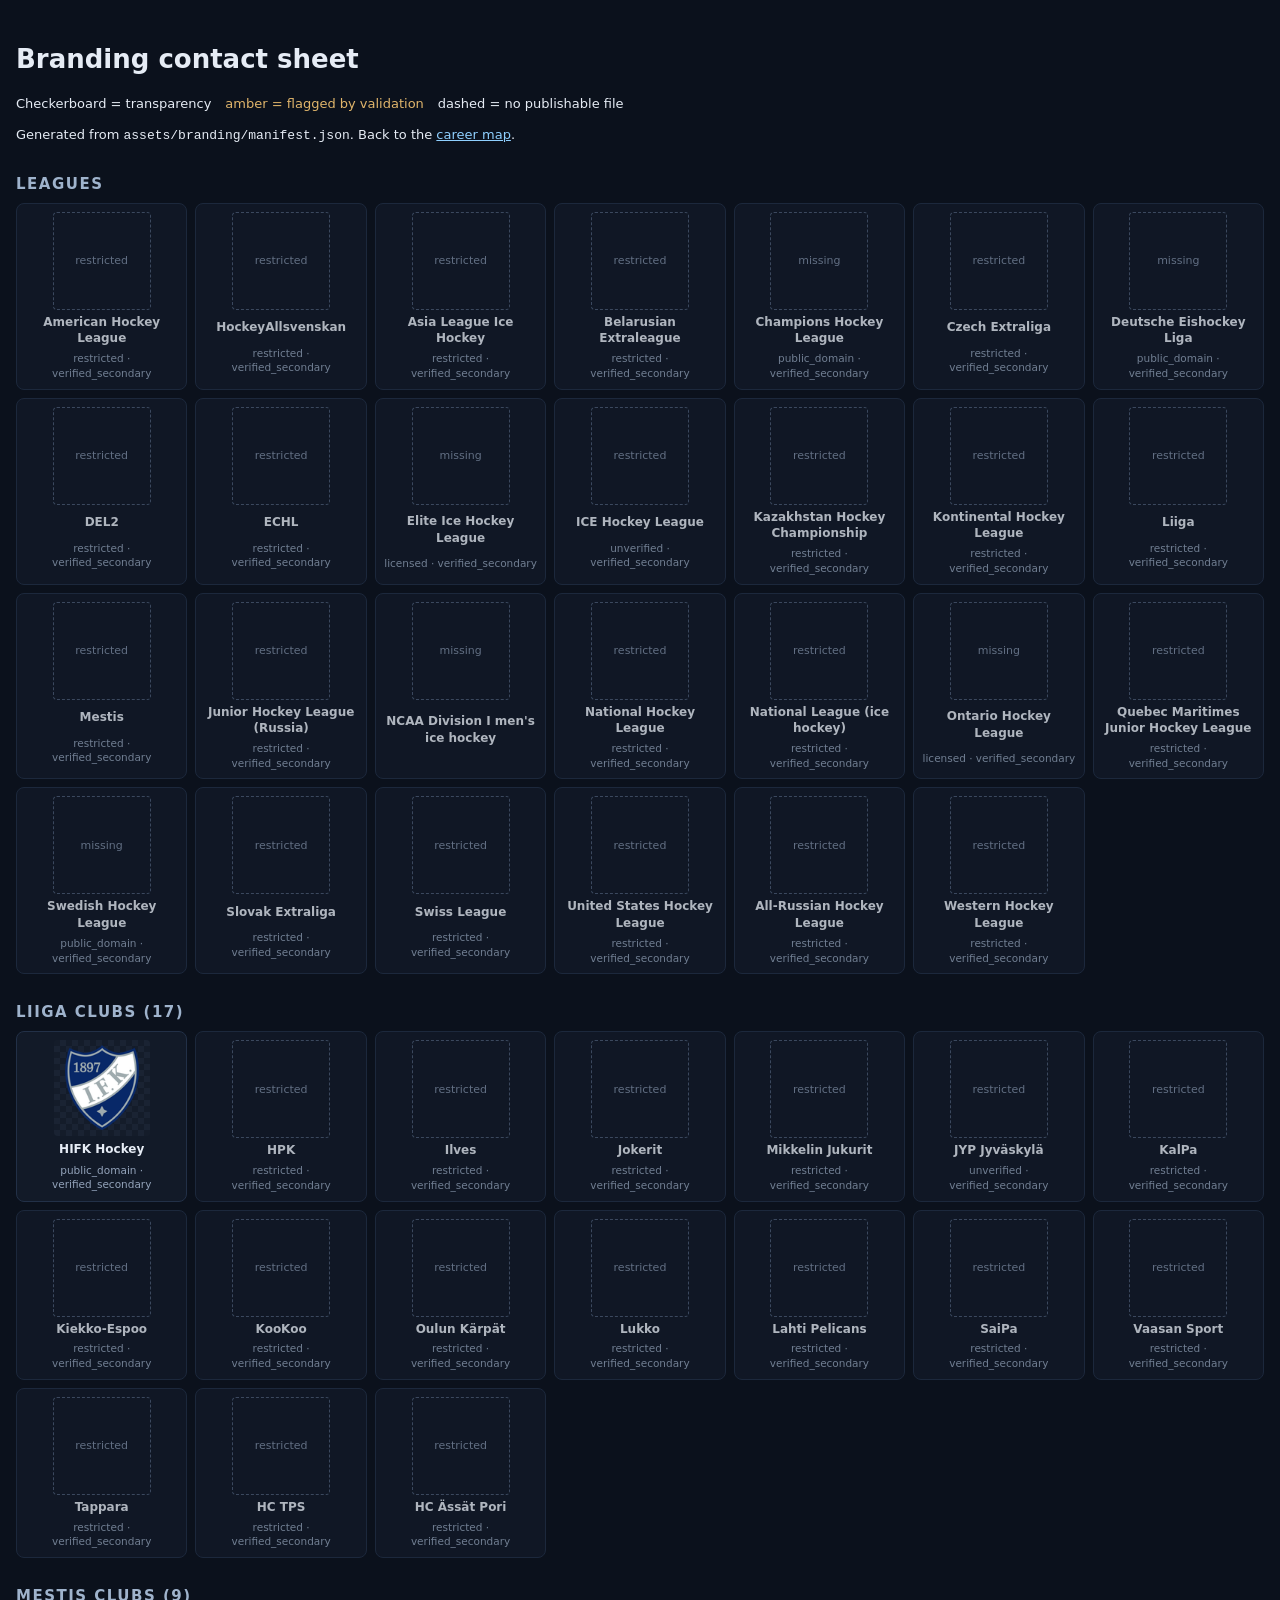
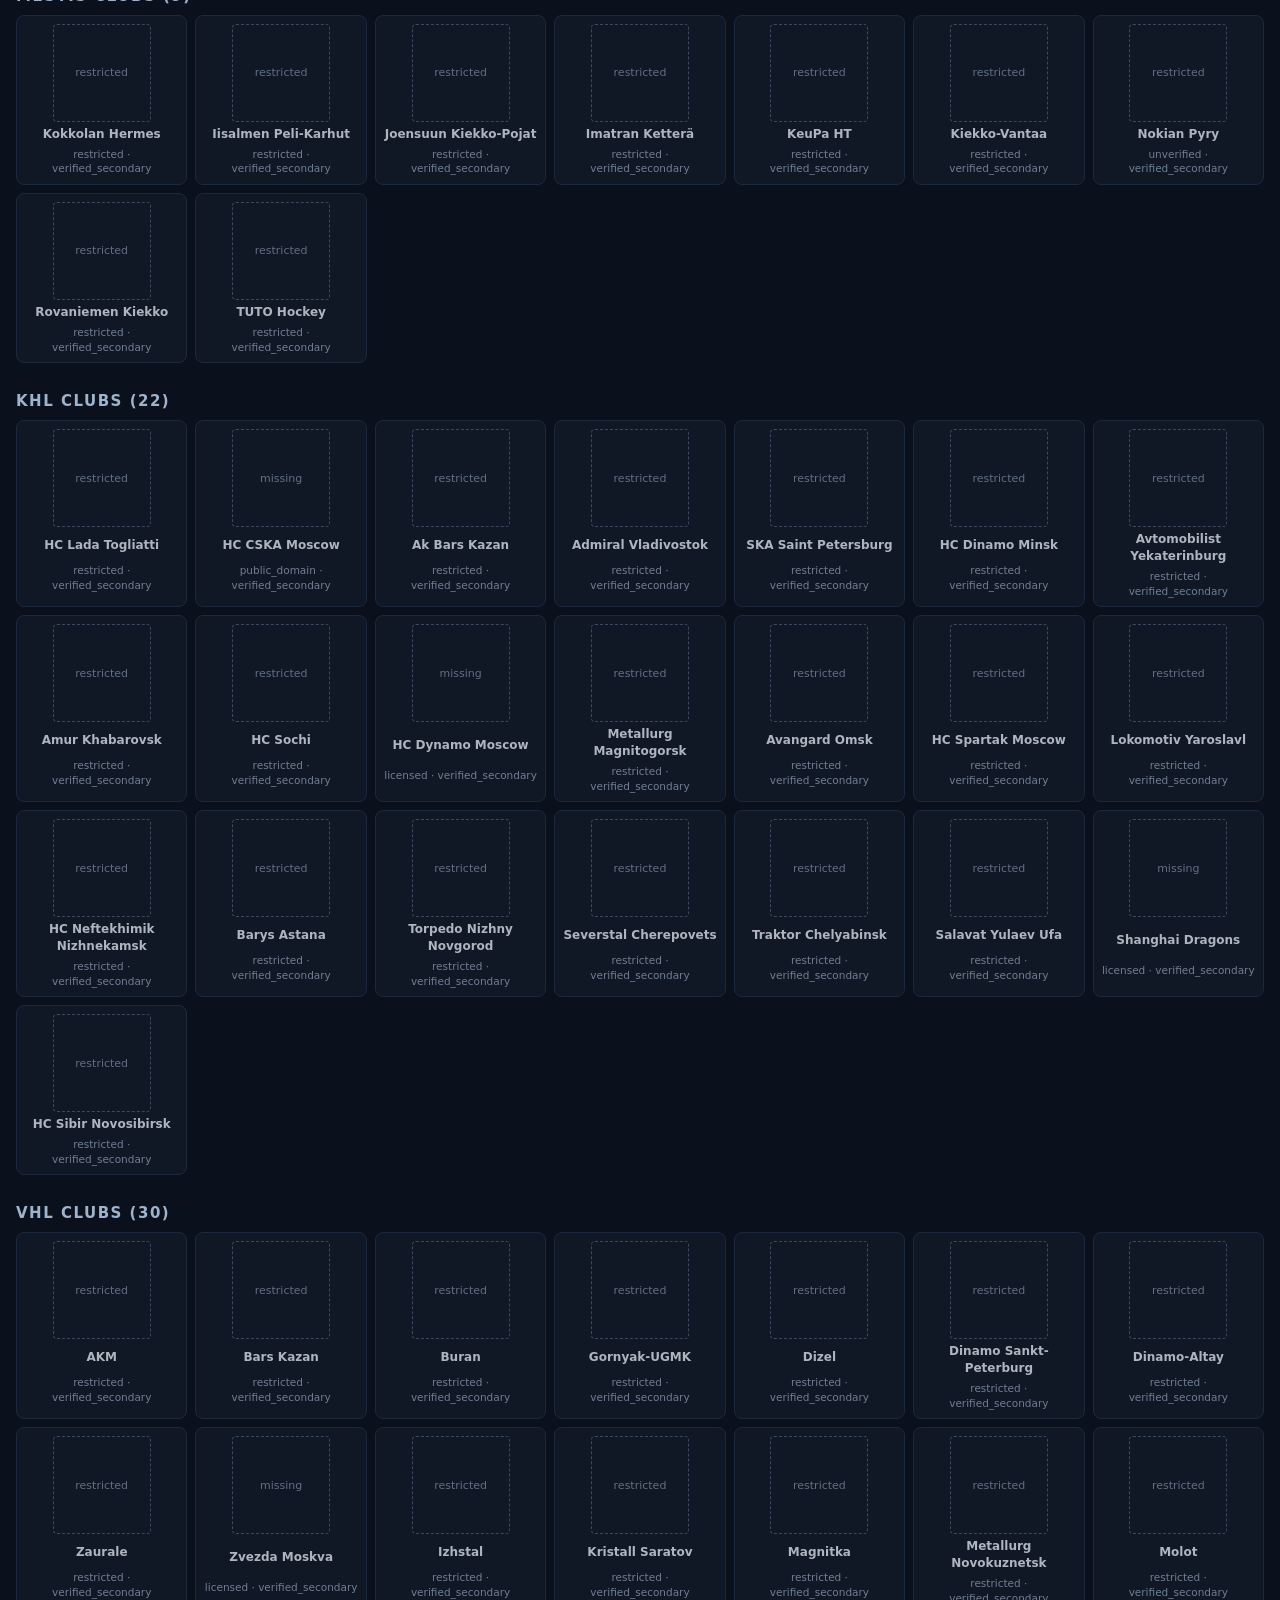
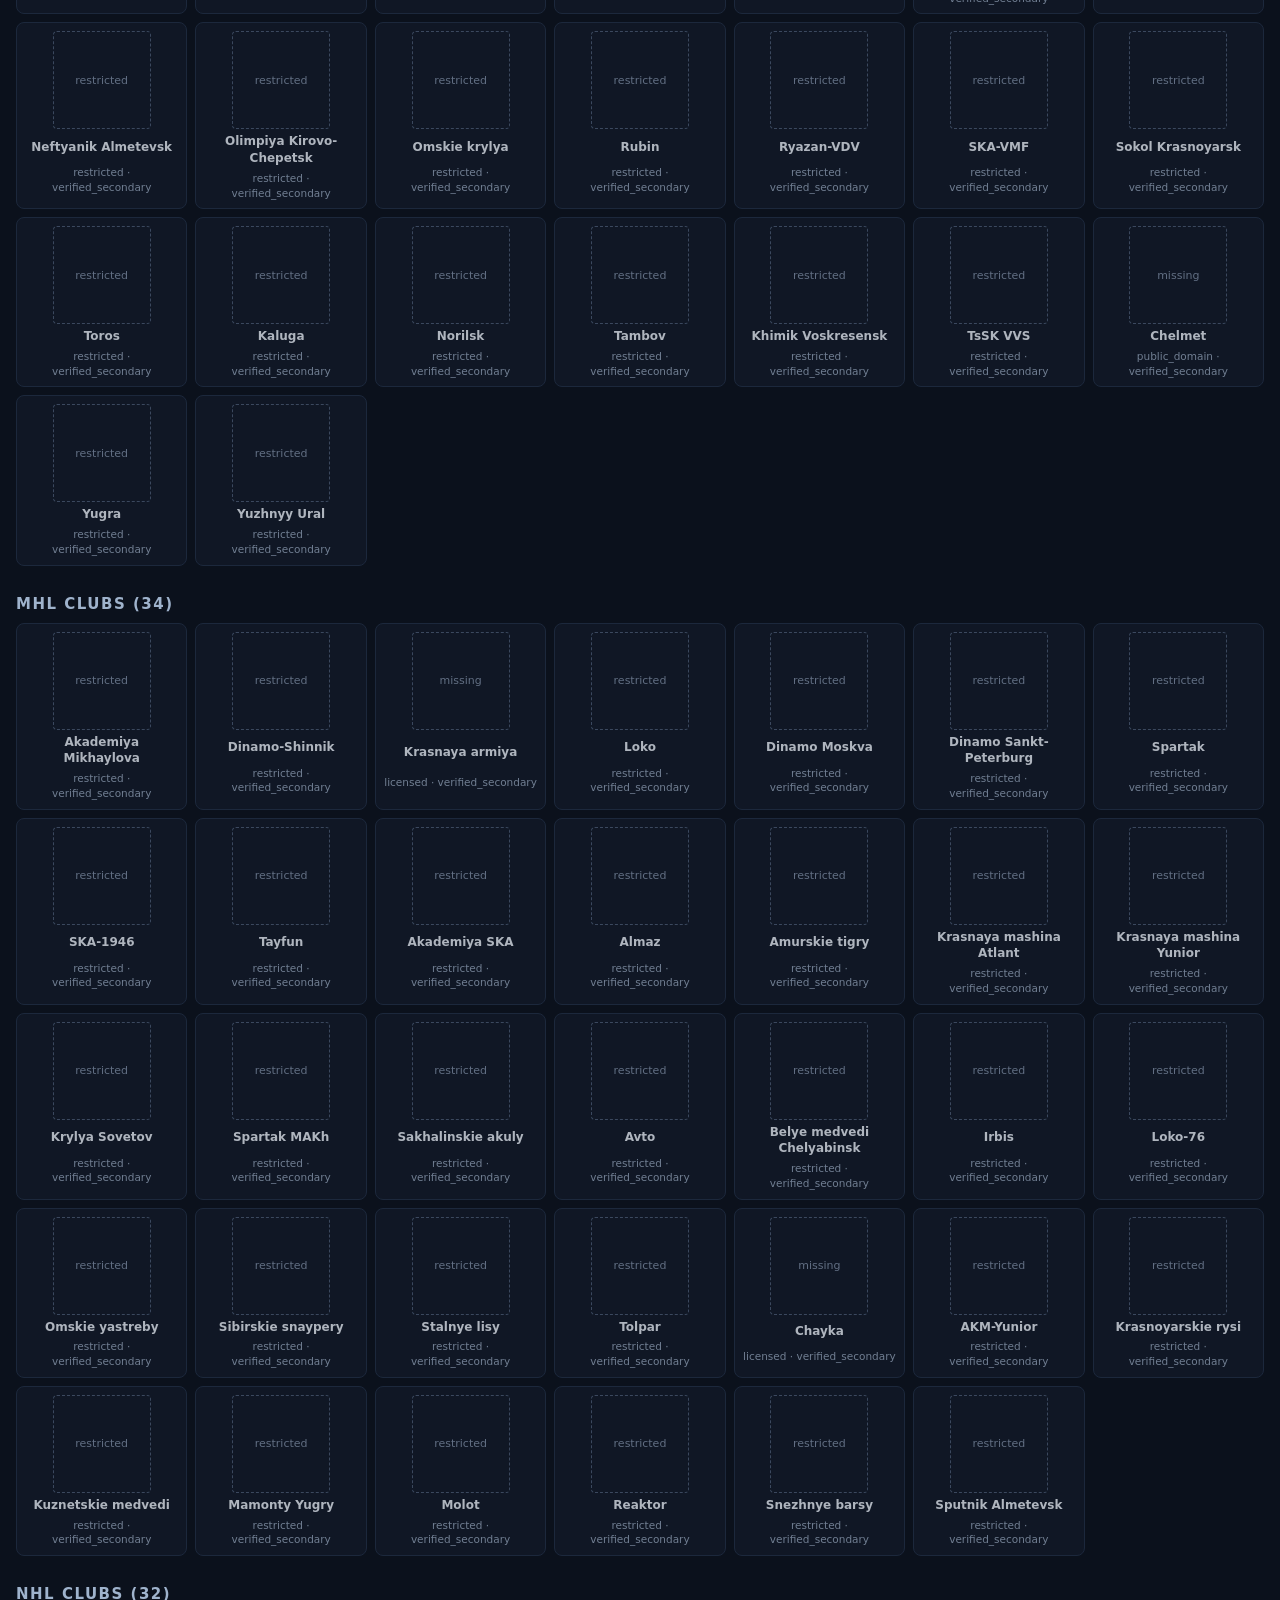
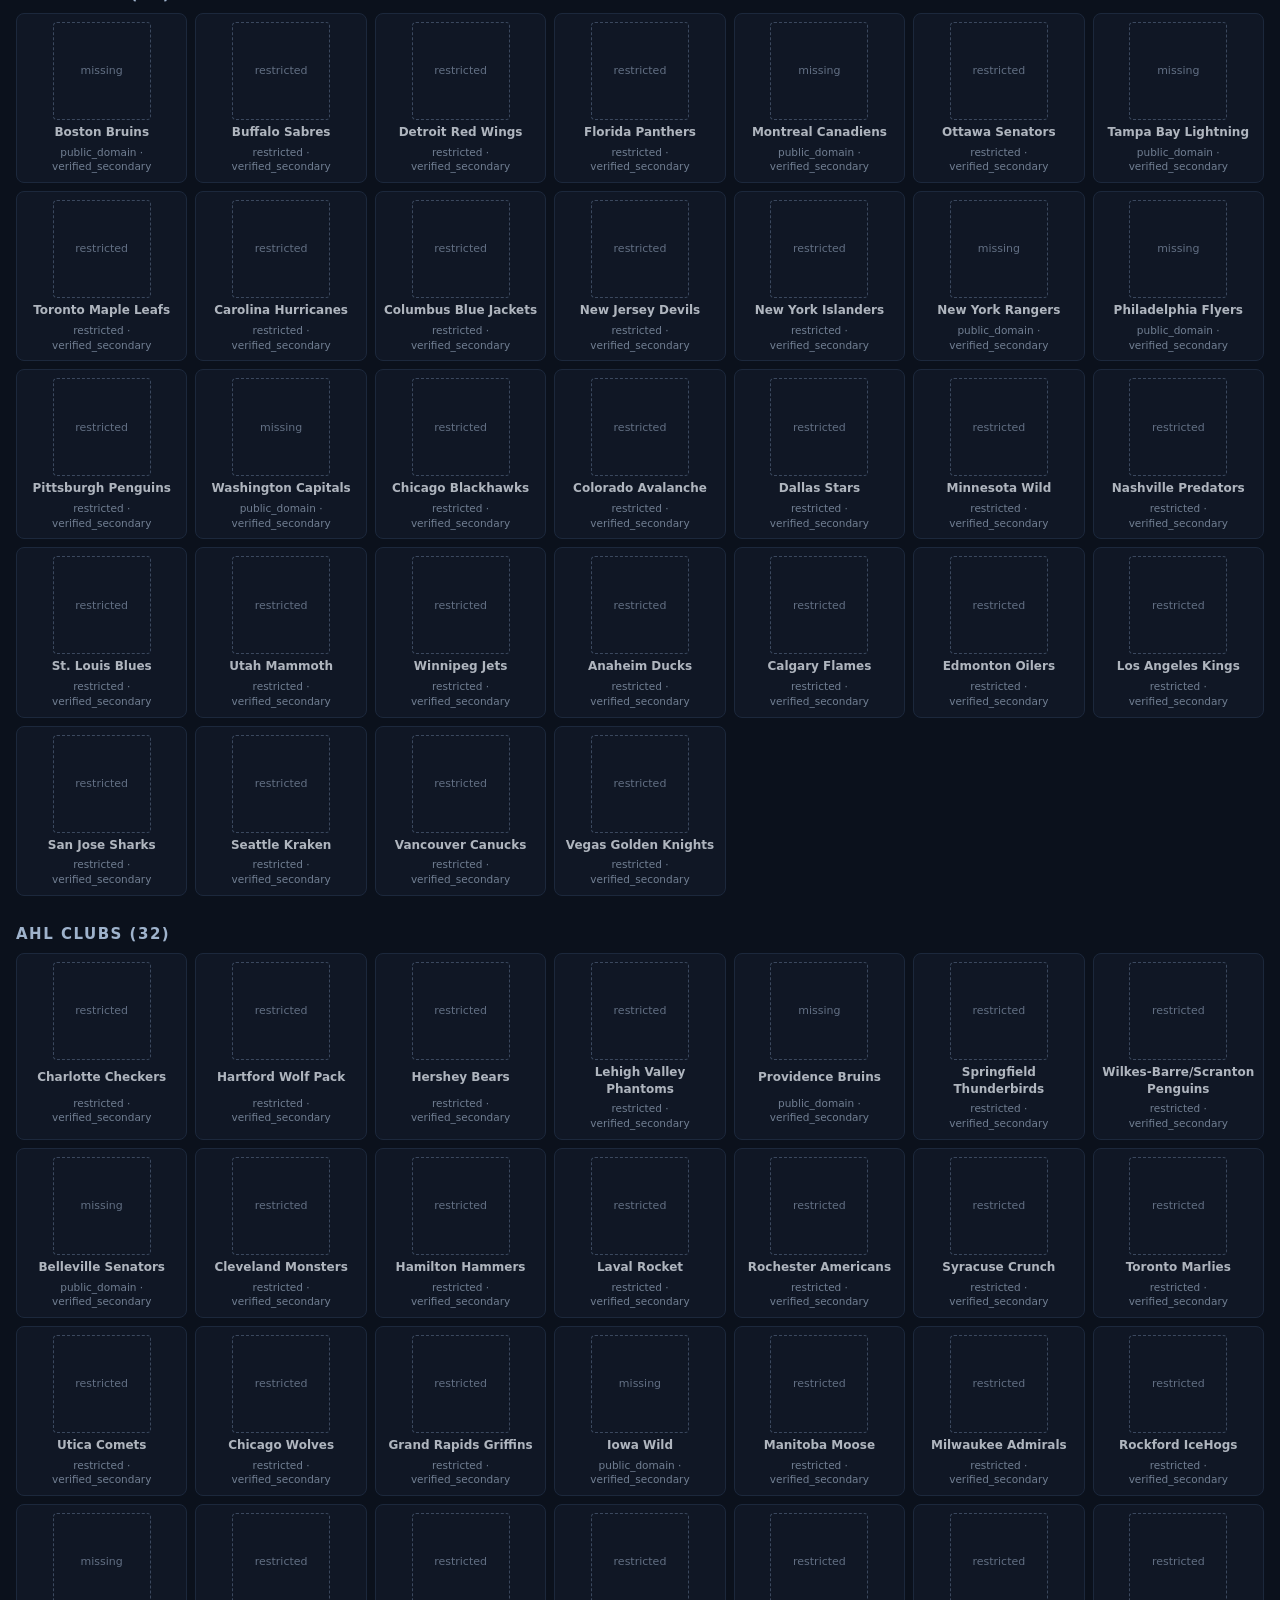
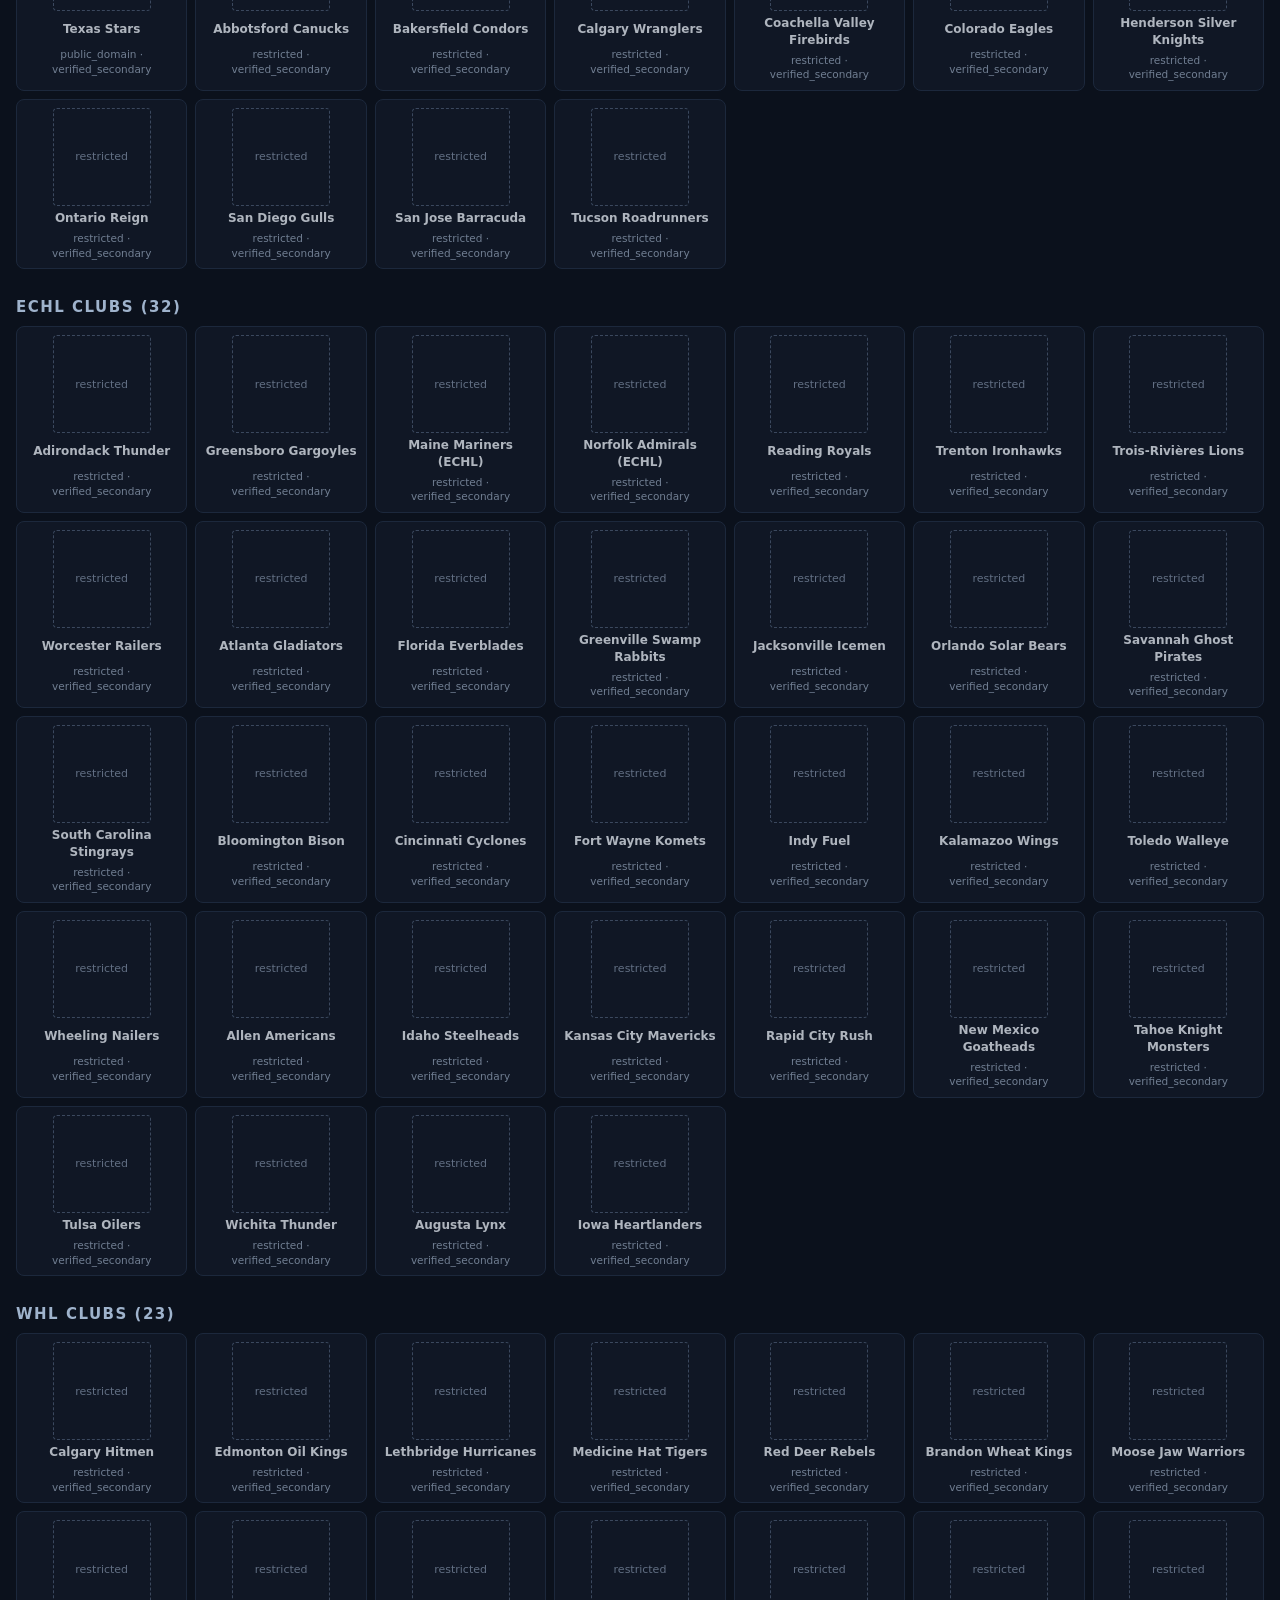
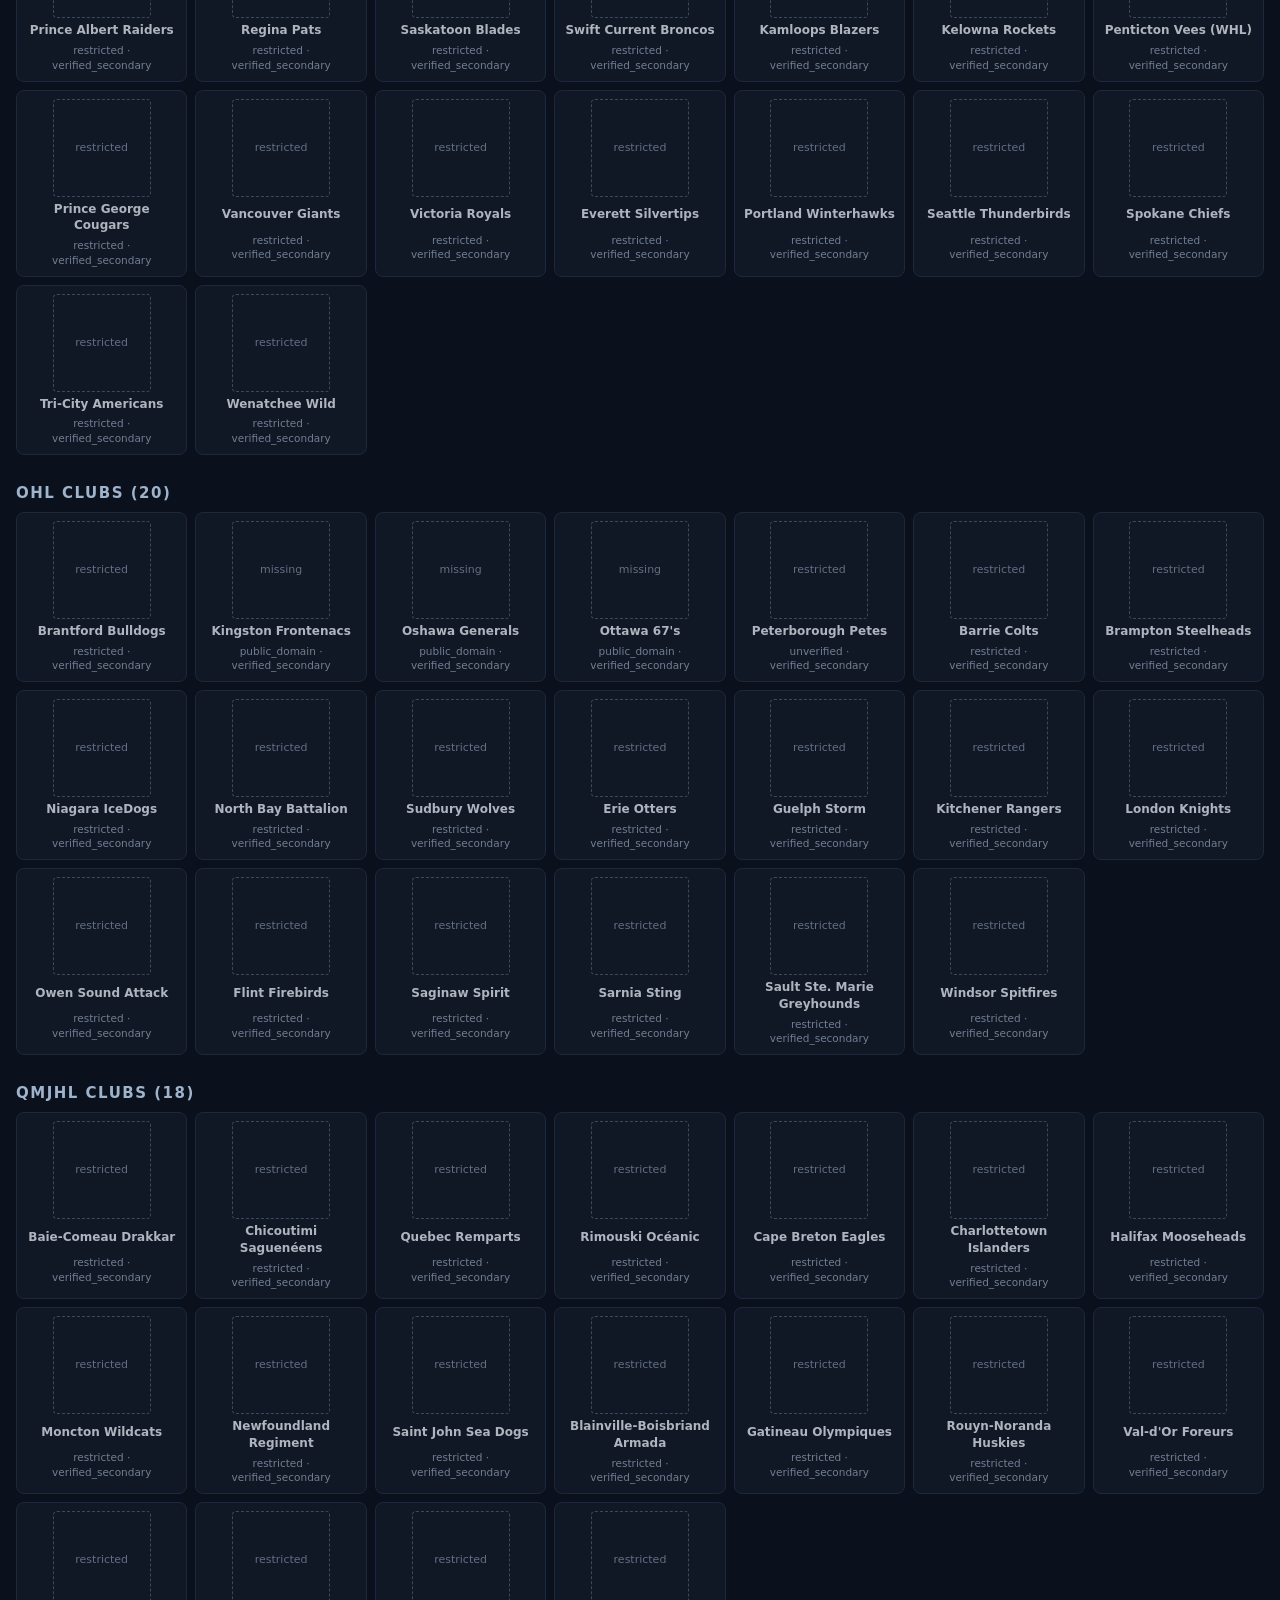
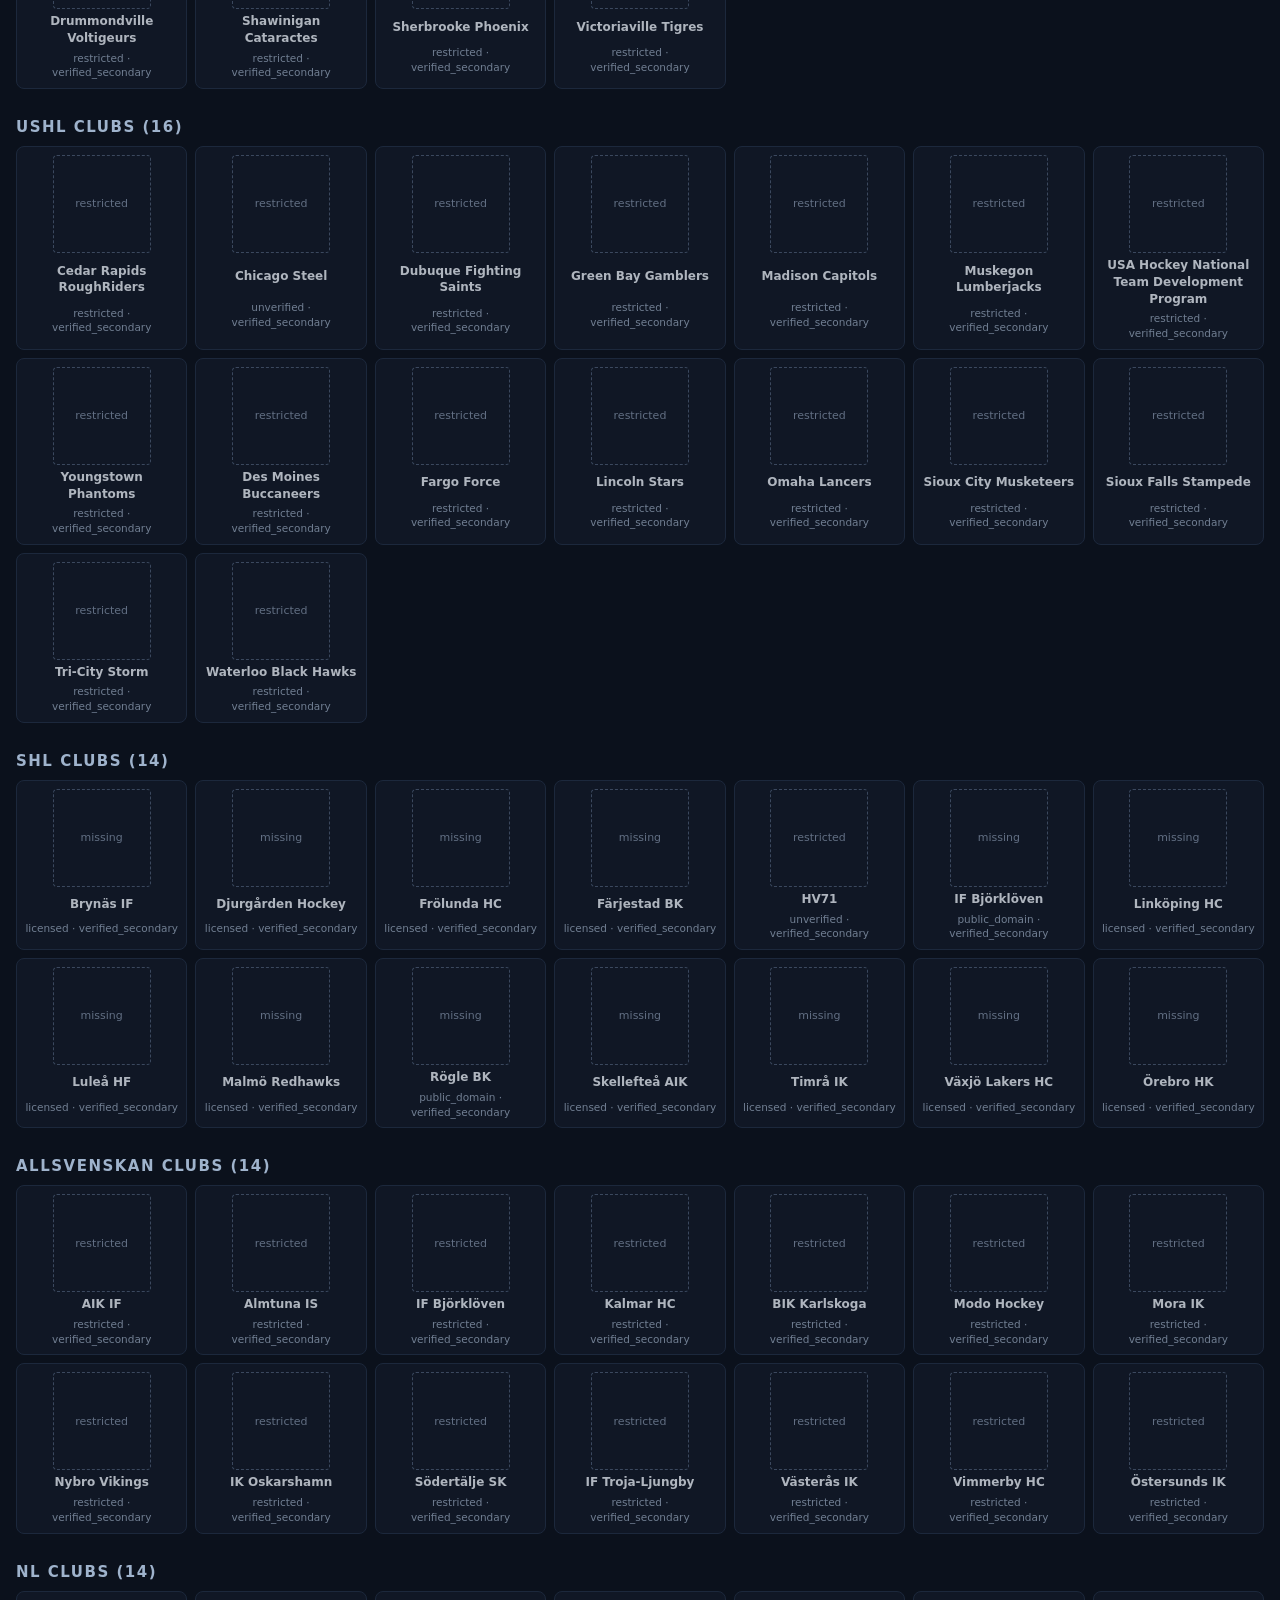
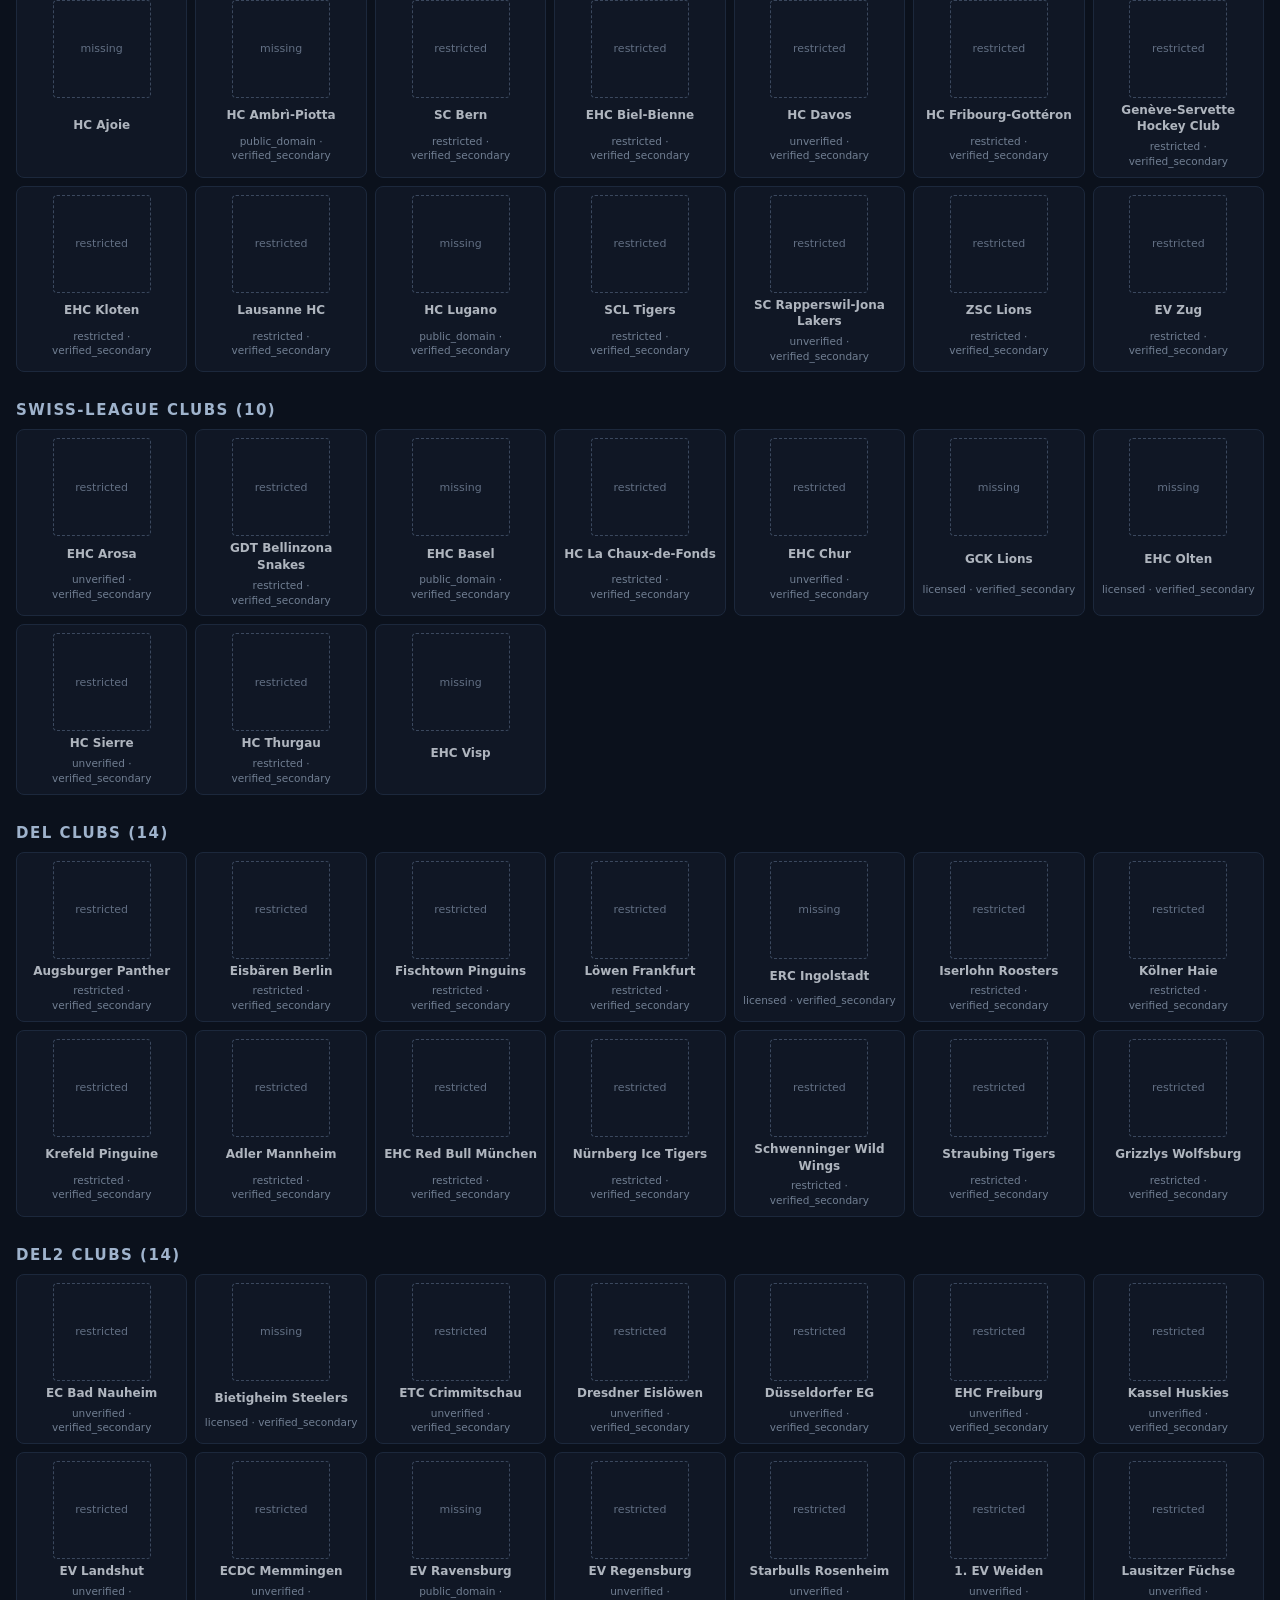
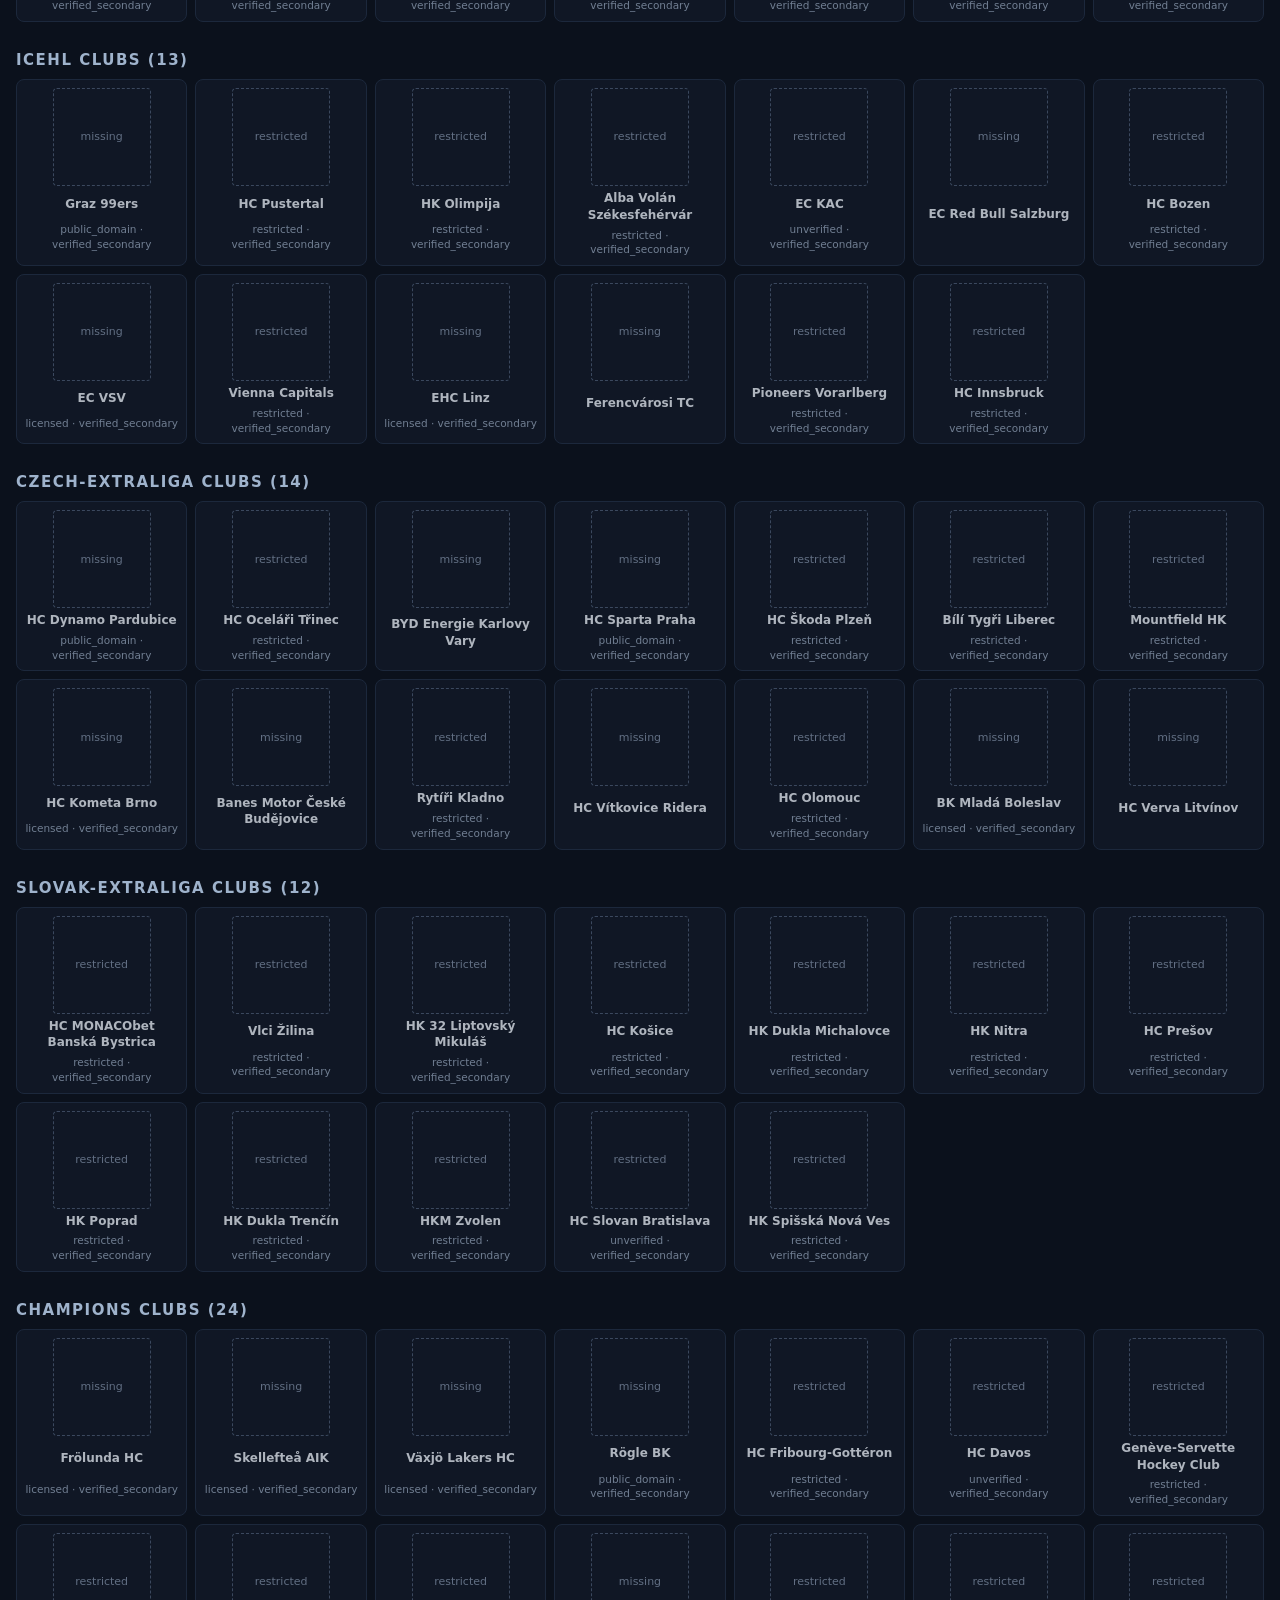
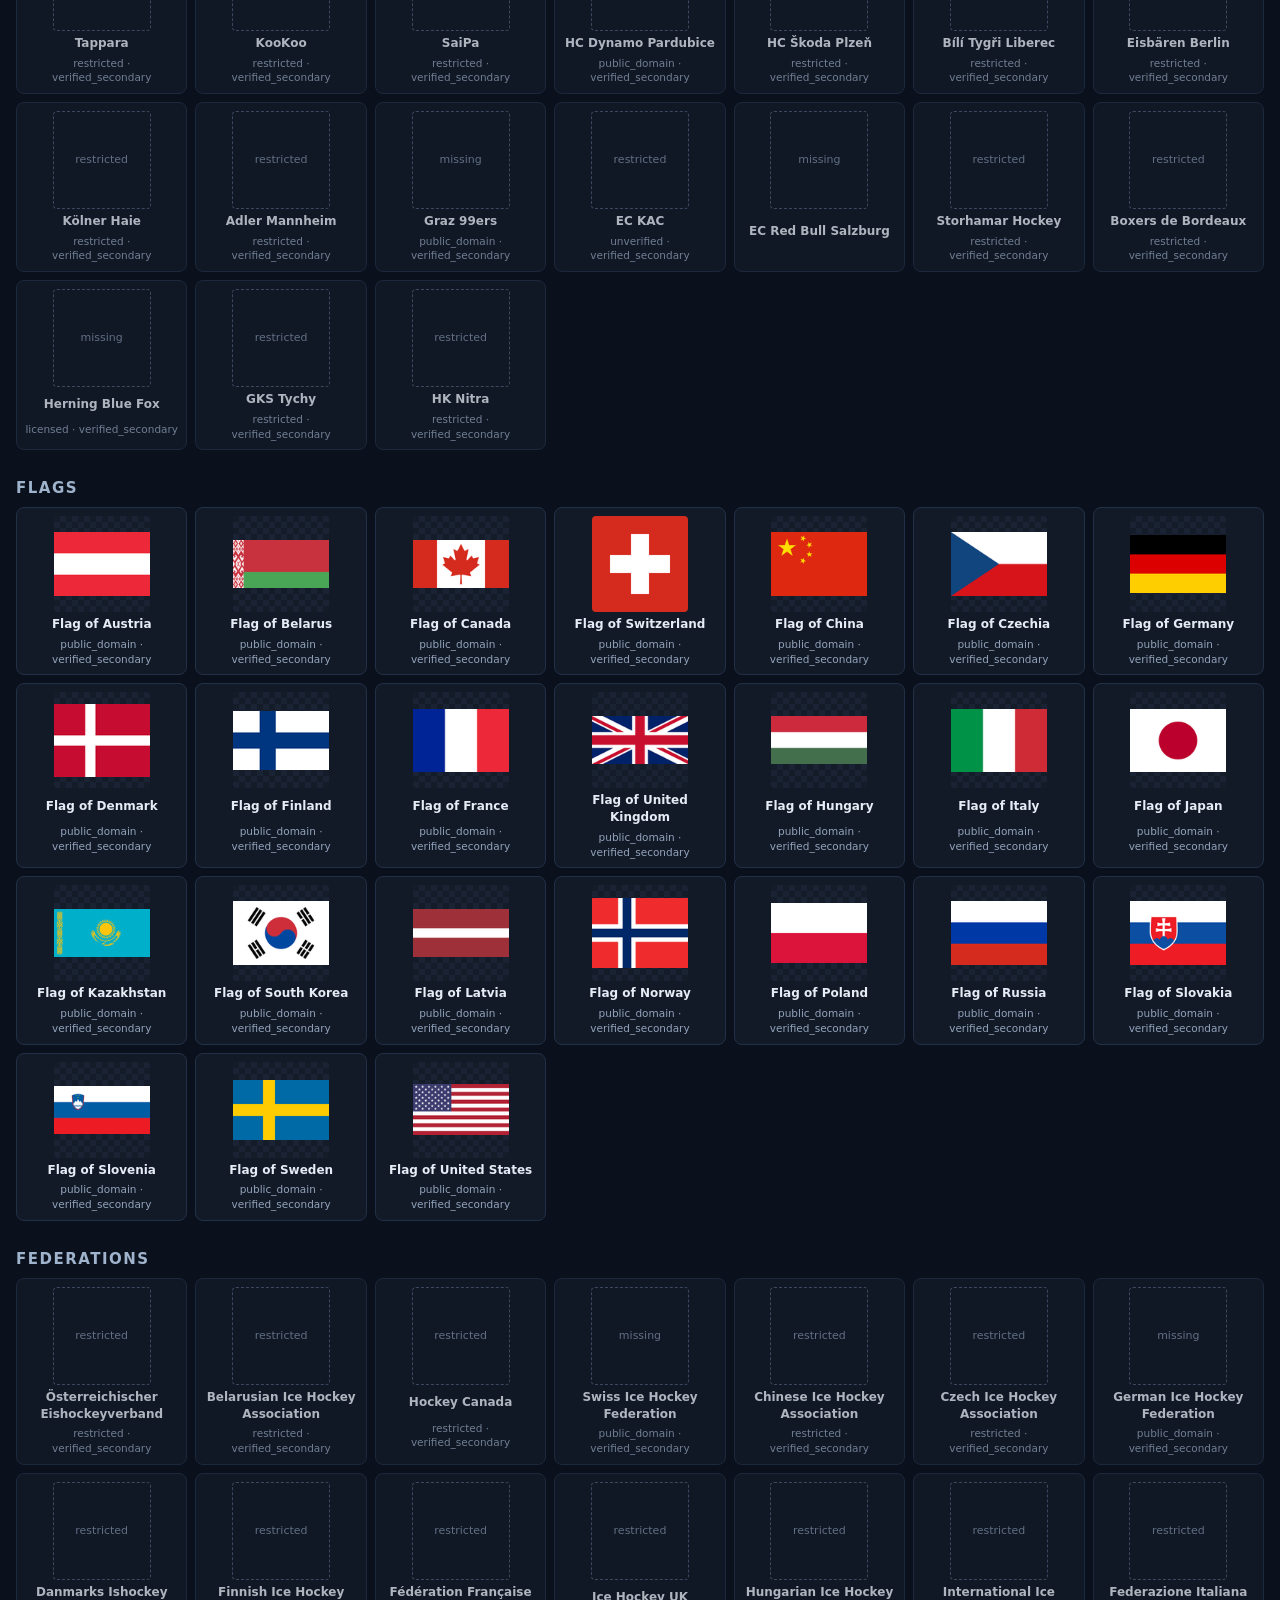
==== assets/branding/contact-sheet.html @ 855750f4 "Add hockey branding library, 2026-27 memberships and branding-aware UI Branding pipeline (tools/bran" ====
<!doctype html><html lang="en"><head><meta charset="utf-8"><meta name="viewport" content="width=device-width, initial-scale=1">
<title>Branding contact sheet</title><style>
:root{color-scheme:dark}body{margin:0;background:#0b111c;color:#e6ecf5;font:13px/1.4 system-ui,sans-serif}
main{max-width:1400px;margin:0 auto;padding:24px 16px}h1{font-weight:600}h2{margin:28px 0 8px;font-size:15px;color:#9fb3cc;text-transform:uppercase;letter-spacing:.1em}
.grid{display:grid;grid-template-columns:repeat(auto-fill,minmax(150px,1fr));gap:8px}
.c{background:#121a28;border:1px solid #223047;border-radius:8px;padding:8px;display:grid;gap:4px;justify-items:center;text-align:center}
.c img{width:96px;height:96px;object-fit:contain;background:repeating-conic-gradient(#1a2333 0 25%,#141c2a 0 50%) 0 0/12px 12px;border-radius:4px}
.c.flagged{border-color:#a5814b}.c.restricted,.c.missing{opacity:.75}.ph{width:96px;height:96px;display:grid;place-items:center;border:1px dashed #4b5b75;border-radius:4px;color:#7f8ea6;font-size:11px}
.n{font-weight:600;font-size:12px}.s{font-size:10.5px;color:#93a3ba}.f{font-size:10px;color:#e0b56b}
.legend span{margin-right:14px}</style></head><body><main><h1>Branding contact sheet</h1>
<p class="legend"><span>Checkerboard = transparency</span><span style="color:#e0b56b">amber = flagged by validation</span><span>dashed = no publishable file</span></p>
<p>Generated from <code>assets/branding/manifest.json</code>. Back to the <a href="../../career-map.html" style="color:#8fd0ff">career map</a>.</p>
<h2>Leagues</h2><div class='grid'>
<div class='c restricted'><div class='ph'>restricted</div><div class='n'>American Hockey League</div><div class='s'>restricted · verified_secondary</div></div>
<div class='c restricted'><div class='ph'>restricted</div><div class='n'>HockeyAllsvenskan</div><div class='s'>restricted · verified_secondary</div></div>
<div class='c restricted'><div class='ph'>restricted</div><div class='n'>Asia League Ice Hockey</div><div class='s'>restricted · verified_secondary</div></div>
<div class='c restricted'><div class='ph'>restricted</div><div class='n'>Belarusian Extraleague</div><div class='s'>restricted · verified_secondary</div></div>
<div class='c missing'><div class='ph'>missing</div><div class='n'>Champions Hockey League</div><div class='s'>public_domain · verified_secondary</div></div>
<div class='c restricted'><div class='ph'>restricted</div><div class='n'>Czech Extraliga</div><div class='s'>restricted · verified_secondary</div></div>
<div class='c missing'><div class='ph'>missing</div><div class='n'>Deutsche Eishockey Liga</div><div class='s'>public_domain · verified_secondary</div></div>
<div class='c restricted'><div class='ph'>restricted</div><div class='n'>DEL2</div><div class='s'>restricted · verified_secondary</div></div>
<div class='c restricted'><div class='ph'>restricted</div><div class='n'>ECHL</div><div class='s'>restricted · verified_secondary</div></div>
<div class='c missing'><div class='ph'>missing</div><div class='n'>Elite Ice Hockey League</div><div class='s'>licensed · verified_secondary</div></div>
<div class='c restricted'><div class='ph'>restricted</div><div class='n'>ICE Hockey League</div><div class='s'>unverified · verified_secondary</div></div>
<div class='c restricted'><div class='ph'>restricted</div><div class='n'>Kazakhstan Hockey Championship</div><div class='s'>restricted · verified_secondary</div></div>
<div class='c restricted'><div class='ph'>restricted</div><div class='n'>Kontinental Hockey League</div><div class='s'>restricted · verified_secondary</div></div>
<div class='c restricted'><div class='ph'>restricted</div><div class='n'>Liiga</div><div class='s'>restricted · verified_secondary</div></div>
<div class='c restricted'><div class='ph'>restricted</div><div class='n'>Mestis</div><div class='s'>restricted · verified_secondary</div></div>
<div class='c restricted'><div class='ph'>restricted</div><div class='n'>Junior Hockey League (Russia)</div><div class='s'>restricted · verified_secondary</div></div>
<div class='c missing'><div class='ph'>missing</div><div class='n'>NCAA Division I men&#x27;s ice hockey</div><div class='s'></div></div>
<div class='c restricted'><div class='ph'>restricted</div><div class='n'>National Hockey League</div><div class='s'>restricted · verified_secondary</div></div>
<div class='c restricted'><div class='ph'>restricted</div><div class='n'>National League (ice hockey)</div><div class='s'>restricted · verified_secondary</div></div>
<div class='c missing'><div class='ph'>missing</div><div class='n'>Ontario Hockey League</div><div class='s'>licensed · verified_secondary</div></div>
<div class='c restricted'><div class='ph'>restricted</div><div class='n'>Quebec Maritimes Junior Hockey League</div><div class='s'>restricted · verified_secondary</div></div>
<div class='c missing'><div class='ph'>missing</div><div class='n'>Swedish Hockey League</div><div class='s'>public_domain · verified_secondary</div></div>
<div class='c restricted'><div class='ph'>restricted</div><div class='n'>Slovak Extraliga</div><div class='s'>restricted · verified_secondary</div></div>
<div class='c restricted'><div class='ph'>restricted</div><div class='n'>Swiss League</div><div class='s'>restricted · verified_secondary</div></div>
<div class='c restricted'><div class='ph'>restricted</div><div class='n'>United States Hockey League</div><div class='s'>restricted · verified_secondary</div></div>
<div class='c restricted'><div class='ph'>restricted</div><div class='n'>All-Russian Hockey League</div><div class='s'>restricted · verified_secondary</div></div>
<div class='c restricted'><div class='ph'>restricted</div><div class='n'>Western Hockey League</div><div class='s'>restricted · verified_secondary</div></div>
</div>
<h2>LIIGA clubs (17)</h2><div class='grid'>
<div class='c ok'><img src='../../assets/branding/generated/club/hifk-hockey-128.png' alt='' loading='lazy'><div class='n'>HIFK Hockey</div><div class='s'>public_domain · verified_secondary</div></div>
<div class='c restricted'><div class='ph'>restricted</div><div class='n'>HPK</div><div class='s'>restricted · verified_secondary</div></div>
<div class='c restricted'><div class='ph'>restricted</div><div class='n'>Ilves</div><div class='s'>restricted · verified_secondary</div></div>
<div class='c restricted'><div class='ph'>restricted</div><div class='n'>Jokerit</div><div class='s'>restricted · verified_secondary</div></div>
<div class='c restricted'><div class='ph'>restricted</div><div class='n'>Mikkelin Jukurit</div><div class='s'>restricted · verified_secondary</div></div>
<div class='c restricted'><div class='ph'>restricted</div><div class='n'>JYP Jyväskylä</div><div class='s'>unverified · verified_secondary</div></div>
<div class='c restricted'><div class='ph'>restricted</div><div class='n'>KalPa</div><div class='s'>restricted · verified_secondary</div></div>
<div class='c restricted'><div class='ph'>restricted</div><div class='n'>Kiekko-Espoo</div><div class='s'>restricted · verified_secondary</div></div>
<div class='c restricted'><div class='ph'>restricted</div><div class='n'>KooKoo</div><div class='s'>restricted · verified_secondary</div></div>
<div class='c restricted'><div class='ph'>restricted</div><div class='n'>Oulun Kärpät</div><div class='s'>restricted · verified_secondary</div></div>
<div class='c restricted'><div class='ph'>restricted</div><div class='n'>Lukko</div><div class='s'>restricted · verified_secondary</div></div>
<div class='c restricted'><div class='ph'>restricted</div><div class='n'>Lahti Pelicans</div><div class='s'>restricted · verified_secondary</div></div>
<div class='c restricted'><div class='ph'>restricted</div><div class='n'>SaiPa</div><div class='s'>restricted · verified_secondary</div></div>
<div class='c restricted'><div class='ph'>restricted</div><div class='n'>Vaasan Sport</div><div class='s'>restricted · verified_secondary</div></div>
<div class='c restricted'><div class='ph'>restricted</div><div class='n'>Tappara</div><div class='s'>restricted · verified_secondary</div></div>
<div class='c restricted'><div class='ph'>restricted</div><div class='n'>HC TPS</div><div class='s'>restricted · verified_secondary</div></div>
<div class='c restricted'><div class='ph'>restricted</div><div class='n'>HC Ässät Pori</div><div class='s'>restricted · verified_secondary</div></div>
</div>
<h2>MESTIS clubs (9)</h2><div class='grid'>
<div class='c restricted'><div class='ph'>restricted</div><div class='n'>Kokkolan Hermes</div><div class='s'>restricted · verified_secondary</div></div>
<div class='c restricted'><div class='ph'>restricted</div><div class='n'>Iisalmen Peli-Karhut</div><div class='s'>restricted · verified_secondary</div></div>
<div class='c restricted'><div class='ph'>restricted</div><div class='n'>Joensuun Kiekko-Pojat</div><div class='s'>restricted · verified_secondary</div></div>
<div class='c restricted'><div class='ph'>restricted</div><div class='n'>Imatran Ketterä</div><div class='s'>restricted · verified_secondary</div></div>
<div class='c restricted'><div class='ph'>restricted</div><div class='n'>KeuPa HT</div><div class='s'>restricted · verified_secondary</div></div>
<div class='c restricted'><div class='ph'>restricted</div><div class='n'>Kiekko-Vantaa</div><div class='s'>restricted · verified_secondary</div></div>
<div class='c restricted'><div class='ph'>restricted</div><div class='n'>Nokian Pyry</div><div class='s'>unverified · verified_secondary</div></div>
<div class='c restricted'><div class='ph'>restricted</div><div class='n'>Rovaniemen Kiekko</div><div class='s'>restricted · verified_secondary</div></div>
<div class='c restricted'><div class='ph'>restricted</div><div class='n'>TUTO Hockey</div><div class='s'>restricted · verified_secondary</div></div>
</div>
<h2>KHL clubs (22)</h2><div class='grid'>
<div class='c restricted'><div class='ph'>restricted</div><div class='n'>HC Lada Togliatti</div><div class='s'>restricted · verified_secondary</div></div>
<div class='c missing'><div class='ph'>missing</div><div class='n'>HC CSKA Moscow</div><div class='s'>public_domain · verified_secondary</div></div>
<div class='c restricted'><div class='ph'>restricted</div><div class='n'>Ak Bars Kazan</div><div class='s'>restricted · verified_secondary</div></div>
<div class='c restricted'><div class='ph'>restricted</div><div class='n'>Admiral Vladivostok</div><div class='s'>restricted · verified_secondary</div></div>
<div class='c restricted'><div class='ph'>restricted</div><div class='n'>SKA Saint Petersburg</div><div class='s'>restricted · verified_secondary</div></div>
<div class='c restricted'><div class='ph'>restricted</div><div class='n'>HC Dinamo Minsk</div><div class='s'>restricted · verified_secondary</div></div>
<div class='c restricted'><div class='ph'>restricted</div><div class='n'>Avtomobilist Yekaterinburg</div><div class='s'>restricted · verified_secondary</div></div>
<div class='c restricted'><div class='ph'>restricted</div><div class='n'>Amur Khabarovsk</div><div class='s'>restricted · verified_secondary</div></div>
<div class='c restricted'><div class='ph'>restricted</div><div class='n'>HC Sochi</div><div class='s'>restricted · verified_secondary</div></div>
<div class='c missing'><div class='ph'>missing</div><div class='n'>HC Dynamo Moscow</div><div class='s'>licensed · verified_secondary</div></div>
<div class='c restricted'><div class='ph'>restricted</div><div class='n'>Metallurg Magnitogorsk</div><div class='s'>restricted · verified_secondary</div></div>
<div class='c restricted'><div class='ph'>restricted</div><div class='n'>Avangard Omsk</div><div class='s'>restricted · verified_secondary</div></div>
<div class='c restricted'><div class='ph'>restricted</div><div class='n'>HC Spartak Moscow</div><div class='s'>restricted · verified_secondary</div></div>
<div class='c restricted'><div class='ph'>restricted</div><div class='n'>Lokomotiv Yaroslavl</div><div class='s'>restricted · verified_secondary</div></div>
<div class='c restricted'><div class='ph'>restricted</div><div class='n'>HC Neftekhimik Nizhnekamsk</div><div class='s'>restricted · verified_secondary</div></div>
<div class='c restricted'><div class='ph'>restricted</div><div class='n'>Barys Astana</div><div class='s'>restricted · verified_secondary</div></div>
<div class='c restricted'><div class='ph'>restricted</div><div class='n'>Torpedo Nizhny Novgorod</div><div class='s'>restricted · verified_secondary</div></div>
<div class='c restricted'><div class='ph'>restricted</div><div class='n'>Severstal Cherepovets</div><div class='s'>restricted · verified_secondary</div></div>
<div class='c restricted'><div class='ph'>restricted</div><div class='n'>Traktor Chelyabinsk</div><div class='s'>restricted · verified_secondary</div></div>
<div class='c restricted'><div class='ph'>restricted</div><div class='n'>Salavat Yulaev Ufa</div><div class='s'>restricted · verified_secondary</div></div>
<div class='c missing'><div class='ph'>missing</div><div class='n'>Shanghai Dragons</div><div class='s'>licensed · verified_secondary</div></div>
<div class='c restricted'><div class='ph'>restricted</div><div class='n'>HC Sibir Novosibirsk</div><div class='s'>restricted · verified_secondary</div></div>
</div>
<h2>VHL clubs (30)</h2><div class='grid'>
<div class='c restricted'><div class='ph'>restricted</div><div class='n'>AKM</div><div class='s'>restricted · verified_secondary</div></div>
<div class='c restricted'><div class='ph'>restricted</div><div class='n'>Bars Kazan</div><div class='s'>restricted · verified_secondary</div></div>
<div class='c restricted'><div class='ph'>restricted</div><div class='n'>Buran</div><div class='s'>restricted · verified_secondary</div></div>
<div class='c restricted'><div class='ph'>restricted</div><div class='n'>Gornyak-UGMK</div><div class='s'>restricted · verified_secondary</div></div>
<div class='c restricted'><div class='ph'>restricted</div><div class='n'>Dizel</div><div class='s'>restricted · verified_secondary</div></div>
<div class='c restricted'><div class='ph'>restricted</div><div class='n'>Dinamo Sankt-Peterburg</div><div class='s'>restricted · verified_secondary</div></div>
<div class='c restricted'><div class='ph'>restricted</div><div class='n'>Dinamo-Altay</div><div class='s'>restricted · verified_secondary</div></div>
<div class='c restricted'><div class='ph'>restricted</div><div class='n'>Zaurale</div><div class='s'>restricted · verified_secondary</div></div>
<div class='c missing'><div class='ph'>missing</div><div class='n'>Zvezda Moskva</div><div class='s'>licensed · verified_secondary</div></div>
<div class='c restricted'><div class='ph'>restricted</div><div class='n'>Izhstal</div><div class='s'>restricted · verified_secondary</div></div>
<div class='c restricted'><div class='ph'>restricted</div><div class='n'>Kristall Saratov</div><div class='s'>restricted · verified_secondary</div></div>
<div class='c restricted'><div class='ph'>restricted</div><div class='n'>Magnitka</div><div class='s'>restricted · verified_secondary</div></div>
<div class='c restricted'><div class='ph'>restricted</div><div class='n'>Metallurg Novokuznetsk</div><div class='s'>restricted · verified_secondary</div></div>
<div class='c restricted'><div class='ph'>restricted</div><div class='n'>Molot</div><div class='s'>restricted · verified_secondary</div></div>
<div class='c restricted'><div class='ph'>restricted</div><div class='n'>Neftyanik Almetevsk</div><div class='s'>restricted · verified_secondary</div></div>
<div class='c restricted'><div class='ph'>restricted</div><div class='n'>Olimpiya Kirovo-Chepetsk</div><div class='s'>restricted · verified_secondary</div></div>
<div class='c restricted'><div class='ph'>restricted</div><div class='n'>Omskie krylya</div><div class='s'>restricted · verified_secondary</div></div>
<div class='c restricted'><div class='ph'>restricted</div><div class='n'>Rubin</div><div class='s'>restricted · verified_secondary</div></div>
<div class='c restricted'><div class='ph'>restricted</div><div class='n'>Ryazan-VDV</div><div class='s'>restricted · verified_secondary</div></div>
<div class='c restricted'><div class='ph'>restricted</div><div class='n'>SKA-VMF</div><div class='s'>restricted · verified_secondary</div></div>
<div class='c restricted'><div class='ph'>restricted</div><div class='n'>Sokol Krasnoyarsk</div><div class='s'>restricted · verified_secondary</div></div>
<div class='c restricted'><div class='ph'>restricted</div><div class='n'>Toros</div><div class='s'>restricted · verified_secondary</div></div>
<div class='c restricted'><div class='ph'>restricted</div><div class='n'>Kaluga</div><div class='s'>restricted · verified_secondary</div></div>
<div class='c restricted'><div class='ph'>restricted</div><div class='n'>Norilsk</div><div class='s'>restricted · verified_secondary</div></div>
<div class='c restricted'><div class='ph'>restricted</div><div class='n'>Tambov</div><div class='s'>restricted · verified_secondary</div></div>
<div class='c restricted'><div class='ph'>restricted</div><div class='n'>Khimik Voskresensk</div><div class='s'>restricted · verified_secondary</div></div>
<div class='c restricted'><div class='ph'>restricted</div><div class='n'>TsSK VVS</div><div class='s'>restricted · verified_secondary</div></div>
<div class='c missing'><div class='ph'>missing</div><div class='n'>Chelmet</div><div class='s'>public_domain · verified_secondary</div></div>
<div class='c restricted'><div class='ph'>restricted</div><div class='n'>Yugra</div><div class='s'>restricted · verified_secondary</div></div>
<div class='c restricted'><div class='ph'>restricted</div><div class='n'>Yuzhnyy Ural</div><div class='s'>restricted · verified_secondary</div></div>
</div>
<h2>MHL clubs (34)</h2><div class='grid'>
<div class='c restricted'><div class='ph'>restricted</div><div class='n'>Akademiya Mikhaylova</div><div class='s'>restricted · verified_secondary</div></div>
<div class='c restricted'><div class='ph'>restricted</div><div class='n'>Dinamo-Shinnik</div><div class='s'>restricted · verified_secondary</div></div>
<div class='c missing'><div class='ph'>missing</div><div class='n'>Krasnaya armiya</div><div class='s'>licensed · verified_secondary</div></div>
<div class='c restricted'><div class='ph'>restricted</div><div class='n'>Loko</div><div class='s'>restricted · verified_secondary</div></div>
<div class='c restricted'><div class='ph'>restricted</div><div class='n'>Dinamo Moskva</div><div class='s'>restricted · verified_secondary</div></div>
<div class='c restricted'><div class='ph'>restricted</div><div class='n'>Dinamo Sankt-Peterburg</div><div class='s'>restricted · verified_secondary</div></div>
<div class='c restricted'><div class='ph'>restricted</div><div class='n'>Spartak</div><div class='s'>restricted · verified_secondary</div></div>
<div class='c restricted'><div class='ph'>restricted</div><div class='n'>SKA-1946</div><div class='s'>restricted · verified_secondary</div></div>
<div class='c restricted'><div class='ph'>restricted</div><div class='n'>Tayfun</div><div class='s'>restricted · verified_secondary</div></div>
<div class='c restricted'><div class='ph'>restricted</div><div class='n'>Akademiya SKA</div><div class='s'>restricted · verified_secondary</div></div>
<div class='c restricted'><div class='ph'>restricted</div><div class='n'>Almaz</div><div class='s'>restricted · verified_secondary</div></div>
<div class='c restricted'><div class='ph'>restricted</div><div class='n'>Amurskie tigry</div><div class='s'>restricted · verified_secondary</div></div>
<div class='c restricted'><div class='ph'>restricted</div><div class='n'>Krasnaya mashina Atlant</div><div class='s'>restricted · verified_secondary</div></div>
<div class='c restricted'><div class='ph'>restricted</div><div class='n'>Krasnaya mashina Yunior</div><div class='s'>restricted · verified_secondary</div></div>
<div class='c restricted'><div class='ph'>restricted</div><div class='n'>Krylya Sovetov</div><div class='s'>restricted · verified_secondary</div></div>
<div class='c restricted'><div class='ph'>restricted</div><div class='n'>Spartak MAKh</div><div class='s'>restricted · verified_secondary</div></div>
<div class='c restricted'><div class='ph'>restricted</div><div class='n'>Sakhalinskie akuly</div><div class='s'>restricted · verified_secondary</div></div>
<div class='c restricted'><div class='ph'>restricted</div><div class='n'>Avto</div><div class='s'>restricted · verified_secondary</div></div>
<div class='c restricted'><div class='ph'>restricted</div><div class='n'>Belye medvedi Chelyabinsk</div><div class='s'>restricted · verified_secondary</div></div>
<div class='c restricted'><div class='ph'>restricted</div><div class='n'>Irbis</div><div class='s'>restricted · verified_secondary</div></div>
<div class='c restricted'><div class='ph'>restricted</div><div class='n'>Loko-76</div><div class='s'>restricted · verified_secondary</div></div>
<div class='c restricted'><div class='ph'>restricted</div><div class='n'>Omskie yastreby</div><div class='s'>restricted · verified_secondary</div></div>
<div class='c restricted'><div class='ph'>restricted</div><div class='n'>Sibirskie snaypery</div><div class='s'>restricted · verified_secondary</div></div>
<div class='c restricted'><div class='ph'>restricted</div><div class='n'>Stalnye lisy</div><div class='s'>restricted · verified_secondary</div></div>
<div class='c restricted'><div class='ph'>restricted</div><div class='n'>Tolpar</div><div class='s'>restricted · verified_secondary</div></div>
<div class='c missing'><div class='ph'>missing</div><div class='n'>Chayka</div><div class='s'>licensed · verified_secondary</div></div>
<div class='c restricted'><div class='ph'>restricted</div><div class='n'>AKM-Yunior</div><div class='s'>restricted · verified_secondary</div></div>
<div class='c restricted'><div class='ph'>restricted</div><div class='n'>Krasnoyarskie rysi</div><div class='s'>restricted · verified_secondary</div></div>
<div class='c restricted'><div class='ph'>restricted</div><div class='n'>Kuznetskie medvedi</div><div class='s'>restricted · verified_secondary</div></div>
<div class='c restricted'><div class='ph'>restricted</div><div class='n'>Mamonty Yugry</div><div class='s'>restricted · verified_secondary</div></div>
<div class='c restricted'><div class='ph'>restricted</div><div class='n'>Molot</div><div class='s'>restricted · verified_secondary</div></div>
<div class='c restricted'><div class='ph'>restricted</div><div class='n'>Reaktor</div><div class='s'>restricted · verified_secondary</div></div>
<div class='c restricted'><div class='ph'>restricted</div><div class='n'>Snezhnye barsy</div><div class='s'>restricted · verified_secondary</div></div>
<div class='c restricted'><div class='ph'>restricted</div><div class='n'>Sputnik Almetevsk</div><div class='s'>restricted · verified_secondary</div></div>
</div>
<h2>NHL clubs (32)</h2><div class='grid'>
<div class='c missing'><div class='ph'>missing</div><div class='n'>Boston Bruins</div><div class='s'>public_domain · verified_secondary</div></div>
<div class='c restricted'><div class='ph'>restricted</div><div class='n'>Buffalo Sabres</div><div class='s'>restricted · verified_secondary</div></div>
<div class='c restricted'><div class='ph'>restricted</div><div class='n'>Detroit Red Wings</div><div class='s'>restricted · verified_secondary</div></div>
<div class='c restricted'><div class='ph'>restricted</div><div class='n'>Florida Panthers</div><div class='s'>restricted · verified_secondary</div></div>
<div class='c missing'><div class='ph'>missing</div><div class='n'>Montreal Canadiens</div><div class='s'>public_domain · verified_secondary</div></div>
<div class='c restricted'><div class='ph'>restricted</div><div class='n'>Ottawa Senators</div><div class='s'>restricted · verified_secondary</div></div>
<div class='c missing'><div class='ph'>missing</div><div class='n'>Tampa Bay Lightning</div><div class='s'>public_domain · verified_secondary</div></div>
<div class='c restricted'><div class='ph'>restricted</div><div class='n'>Toronto Maple Leafs</div><div class='s'>restricted · verified_secondary</div></div>
<div class='c restricted'><div class='ph'>restricted</div><div class='n'>Carolina Hurricanes</div><div class='s'>restricted · verified_secondary</div></div>
<div class='c restricted'><div class='ph'>restricted</div><div class='n'>Columbus Blue Jackets</div><div class='s'>restricted · verified_secondary</div></div>
<div class='c restricted'><div class='ph'>restricted</div><div class='n'>New Jersey Devils</div><div class='s'>restricted · verified_secondary</div></div>
<div class='c restricted'><div class='ph'>restricted</div><div class='n'>New York Islanders</div><div class='s'>restricted · verified_secondary</div></div>
<div class='c missing'><div class='ph'>missing</div><div class='n'>New York Rangers</div><div class='s'>public_domain · verified_secondary</div></div>
<div class='c missing'><div class='ph'>missing</div><div class='n'>Philadelphia Flyers</div><div class='s'>public_domain · verified_secondary</div></div>
<div class='c restricted'><div class='ph'>restricted</div><div class='n'>Pittsburgh Penguins</div><div class='s'>restricted · verified_secondary</div></div>
<div class='c missing'><div class='ph'>missing</div><div class='n'>Washington Capitals</div><div class='s'>public_domain · verified_secondary</div></div>
<div class='c restricted'><div class='ph'>restricted</div><div class='n'>Chicago Blackhawks</div><div class='s'>restricted · verified_secondary</div></div>
<div class='c restricted'><div class='ph'>restricted</div><div class='n'>Colorado Avalanche</div><div class='s'>restricted · verified_secondary</div></div>
<div class='c restricted'><div class='ph'>restricted</div><div class='n'>Dallas Stars</div><div class='s'>restricted · verified_secondary</div></div>
<div class='c restricted'><div class='ph'>restricted</div><div class='n'>Minnesota Wild</div><div class='s'>restricted · verified_secondary</div></div>
<div class='c restricted'><div class='ph'>restricted</div><div class='n'>Nashville Predators</div><div class='s'>restricted · verified_secondary</div></div>
<div class='c restricted'><div class='ph'>restricted</div><div class='n'>St. Louis Blues</div><div class='s'>restricted · verified_secondary</div></div>
<div class='c restricted'><div class='ph'>restricted</div><div class='n'>Utah Mammoth</div><div class='s'>restricted · verified_secondary</div></div>
<div class='c restricted'><div class='ph'>restricted</div><div class='n'>Winnipeg Jets</div><div class='s'>restricted · verified_secondary</div></div>
<div class='c restricted'><div class='ph'>restricted</div><div class='n'>Anaheim Ducks</div><div class='s'>restricted · verified_secondary</div></div>
<div class='c restricted'><div class='ph'>restricted</div><div class='n'>Calgary Flames</div><div class='s'>restricted · verified_secondary</div></div>
<div class='c restricted'><div class='ph'>restricted</div><div class='n'>Edmonton Oilers</div><div class='s'>restricted · verified_secondary</div></div>
<div class='c restricted'><div class='ph'>restricted</div><div class='n'>Los Angeles Kings</div><div class='s'>restricted · verified_secondary</div></div>
<div class='c restricted'><div class='ph'>restricted</div><div class='n'>San Jose Sharks</div><div class='s'>restricted · verified_secondary</div></div>
<div class='c restricted'><div class='ph'>restricted</div><div class='n'>Seattle Kraken</div><div class='s'>restricted · verified_secondary</div></div>
<div class='c restricted'><div class='ph'>restricted</div><div class='n'>Vancouver Canucks</div><div class='s'>restricted · verified_secondary</div></div>
<div class='c restricted'><div class='ph'>restricted</div><div class='n'>Vegas Golden Knights</div><div class='s'>restricted · verified_secondary</div></div>
</div>
<h2>AHL clubs (32)</h2><div class='grid'>
<div class='c restricted'><div class='ph'>restricted</div><div class='n'>Charlotte Checkers</div><div class='s'>restricted · verified_secondary</div></div>
<div class='c restricted'><div class='ph'>restricted</div><div class='n'>Hartford Wolf Pack</div><div class='s'>restricted · verified_secondary</div></div>
<div class='c restricted'><div class='ph'>restricted</div><div class='n'>Hershey Bears</div><div class='s'>restricted · verified_secondary</div></div>
<div class='c restricted'><div class='ph'>restricted</div><div class='n'>Lehigh Valley Phantoms</div><div class='s'>restricted · verified_secondary</div></div>
<div class='c missing'><div class='ph'>missing</div><div class='n'>Providence Bruins</div><div class='s'>public_domain · verified_secondary</div></div>
<div class='c restricted'><div class='ph'>restricted</div><div class='n'>Springfield Thunderbirds</div><div class='s'>restricted · verified_secondary</div></div>
<div class='c restricted'><div class='ph'>restricted</div><div class='n'>Wilkes-Barre/Scranton Penguins</div><div class='s'>restricted · verified_secondary</div></div>
<div class='c missing'><div class='ph'>missing</div><div class='n'>Belleville Senators</div><div class='s'>public_domain · verified_secondary</div></div>
<div class='c restricted'><div class='ph'>restricted</div><div class='n'>Cleveland Monsters</div><div class='s'>restricted · verified_secondary</div></div>
<div class='c restricted'><div class='ph'>restricted</div><div class='n'>Hamilton Hammers</div><div class='s'>restricted · verified_secondary</div></div>
<div class='c restricted'><div class='ph'>restricted</div><div class='n'>Laval Rocket</div><div class='s'>restricted · verified_secondary</div></div>
<div class='c restricted'><div class='ph'>restricted</div><div class='n'>Rochester Americans</div><div class='s'>restricted · verified_secondary</div></div>
<div class='c restricted'><div class='ph'>restricted</div><div class='n'>Syracuse Crunch</div><div class='s'>restricted · verified_secondary</div></div>
<div class='c restricted'><div class='ph'>restricted</div><div class='n'>Toronto Marlies</div><div class='s'>restricted · verified_secondary</div></div>
<div class='c restricted'><div class='ph'>restricted</div><div class='n'>Utica Comets</div><div class='s'>restricted · verified_secondary</div></div>
<div class='c restricted'><div class='ph'>restricted</div><div class='n'>Chicago Wolves</div><div class='s'>restricted · verified_secondary</div></div>
<div class='c restricted'><div class='ph'>restricted</div><div class='n'>Grand Rapids Griffins</div><div class='s'>restricted · verified_secondary</div></div>
<div class='c missing'><div class='ph'>missing</div><div class='n'>Iowa Wild</div><div class='s'>public_domain · verified_secondary</div></div>
<div class='c restricted'><div class='ph'>restricted</div><div class='n'>Manitoba Moose</div><div class='s'>restricted · verified_secondary</div></div>
<div class='c restricted'><div class='ph'>restricted</div><div class='n'>Milwaukee Admirals</div><div class='s'>restricted · verified_secondary</div></div>
<div class='c restricted'><div class='ph'>restricted</div><div class='n'>Rockford IceHogs</div><div class='s'>restricted · verified_secondary</div></div>
<div class='c missing'><div class='ph'>missing</div><div class='n'>Texas Stars</div><div class='s'>public_domain · verified_secondary</div></div>
<div class='c restricted'><div class='ph'>restricted</div><div class='n'>Abbotsford Canucks</div><div class='s'>restricted · verified_secondary</div></div>
<div class='c restricted'><div class='ph'>restricted</div><div class='n'>Bakersfield Condors</div><div class='s'>restricted · verified_secondary</div></div>
<div class='c restricted'><div class='ph'>restricted</div><div class='n'>Calgary Wranglers</div><div class='s'>restricted · verified_secondary</div></div>
<div class='c restricted'><div class='ph'>restricted</div><div class='n'>Coachella Valley Firebirds</div><div class='s'>restricted · verified_secondary</div></div>
<div class='c restricted'><div class='ph'>restricted</div><div class='n'>Colorado Eagles</div><div class='s'>restricted · verified_secondary</div></div>
<div class='c restricted'><div class='ph'>restricted</div><div class='n'>Henderson Silver Knights</div><div class='s'>restricted · verified_secondary</div></div>
<div class='c restricted'><div class='ph'>restricted</div><div class='n'>Ontario Reign</div><div class='s'>restricted · verified_secondary</div></div>
<div class='c restricted'><div class='ph'>restricted</div><div class='n'>San Diego Gulls</div><div class='s'>restricted · verified_secondary</div></div>
<div class='c restricted'><div class='ph'>restricted</div><div class='n'>San Jose Barracuda</div><div class='s'>restricted · verified_secondary</div></div>
<div class='c restricted'><div class='ph'>restricted</div><div class='n'>Tucson Roadrunners</div><div class='s'>restricted · verified_secondary</div></div>
</div>
<h2>ECHL clubs (32)</h2><div class='grid'>
<div class='c restricted'><div class='ph'>restricted</div><div class='n'>Adirondack Thunder</div><div class='s'>restricted · verified_secondary</div></div>
<div class='c restricted'><div class='ph'>restricted</div><div class='n'>Greensboro Gargoyles</div><div class='s'>restricted · verified_secondary</div></div>
<div class='c restricted'><div class='ph'>restricted</div><div class='n'>Maine Mariners (ECHL)</div><div class='s'>restricted · verified_secondary</div></div>
<div class='c restricted'><div class='ph'>restricted</div><div class='n'>Norfolk Admirals (ECHL)</div><div class='s'>restricted · verified_secondary</div></div>
<div class='c restricted'><div class='ph'>restricted</div><div class='n'>Reading Royals</div><div class='s'>restricted · verified_secondary</div></div>
<div class='c restricted'><div class='ph'>restricted</div><div class='n'>Trenton Ironhawks</div><div class='s'>restricted · verified_secondary</div></div>
<div class='c restricted'><div class='ph'>restricted</div><div class='n'>Trois-Rivières Lions</div><div class='s'>restricted · verified_secondary</div></div>
<div class='c restricted'><div class='ph'>restricted</div><div class='n'>Worcester Railers</div><div class='s'>restricted · verified_secondary</div></div>
<div class='c restricted'><div class='ph'>restricted</div><div class='n'>Atlanta Gladiators</div><div class='s'>restricted · verified_secondary</div></div>
<div class='c restricted'><div class='ph'>restricted</div><div class='n'>Florida Everblades</div><div class='s'>restricted · verified_secondary</div></div>
<div class='c restricted'><div class='ph'>restricted</div><div class='n'>Greenville Swamp Rabbits</div><div class='s'>restricted · verified_secondary</div></div>
<div class='c restricted'><div class='ph'>restricted</div><div class='n'>Jacksonville Icemen</div><div class='s'>restricted · verified_secondary</div></div>
<div class='c restricted'><div class='ph'>restricted</div><div class='n'>Orlando Solar Bears</div><div class='s'>restricted · verified_secondary</div></div>
<div class='c restricted'><div class='ph'>restricted</div><div class='n'>Savannah Ghost Pirates</div><div class='s'>restricted · verified_secondary</div></div>
<div class='c restricted'><div class='ph'>restricted</div><div class='n'>South Carolina Stingrays</div><div class='s'>restricted · verified_secondary</div></div>
<div class='c restricted'><div class='ph'>restricted</div><div class='n'>Bloomington Bison</div><div class='s'>restricted · verified_secondary</div></div>
<div class='c restricted'><div class='ph'>restricted</div><div class='n'>Cincinnati Cyclones</div><div class='s'>restricted · verified_secondary</div></div>
<div class='c restricted'><div class='ph'>restricted</div><div class='n'>Fort Wayne Komets</div><div class='s'>restricted · verified_secondary</div></div>
<div class='c restricted'><div class='ph'>restricted</div><div class='n'>Indy Fuel</div><div class='s'>restricted · verified_secondary</div></div>
<div class='c restricted'><div class='ph'>restricted</div><div class='n'>Kalamazoo Wings</div><div class='s'>restricted · verified_secondary</div></div>
<div class='c restricted'><div class='ph'>restricted</div><div class='n'>Toledo Walleye</div><div class='s'>restricted · verified_secondary</div></div>
<div class='c restricted'><div class='ph'>restricted</div><div class='n'>Wheeling Nailers</div><div class='s'>restricted · verified_secondary</div></div>
<div class='c restricted'><div class='ph'>restricted</div><div class='n'>Allen Americans</div><div class='s'>restricted · verified_secondary</div></div>
<div class='c restricted'><div class='ph'>restricted</div><div class='n'>Idaho Steelheads</div><div class='s'>restricted · verified_secondary</div></div>
<div class='c restricted'><div class='ph'>restricted</div><div class='n'>Kansas City Mavericks</div><div class='s'>restricted · verified_secondary</div></div>
<div class='c restricted'><div class='ph'>restricted</div><div class='n'>Rapid City Rush</div><div class='s'>restricted · verified_secondary</div></div>
<div class='c restricted'><div class='ph'>restricted</div><div class='n'>New Mexico Goatheads</div><div class='s'>restricted · verified_secondary</div></div>
<div class='c restricted'><div class='ph'>restricted</div><div class='n'>Tahoe Knight Monsters</div><div class='s'>restricted · verified_secondary</div></div>
<div class='c restricted'><div class='ph'>restricted</div><div class='n'>Tulsa Oilers</div><div class='s'>restricted · verified_secondary</div></div>
<div class='c restricted'><div class='ph'>restricted</div><div class='n'>Wichita Thunder</div><div class='s'>restricted · verified_secondary</div></div>
<div class='c restricted'><div class='ph'>restricted</div><div class='n'>Augusta Lynx</div><div class='s'>restricted · verified_secondary</div></div>
<div class='c restricted'><div class='ph'>restricted</div><div class='n'>Iowa Heartlanders</div><div class='s'>restricted · verified_secondary</div></div>
</div>
<h2>WHL clubs (23)</h2><div class='grid'>
<div class='c restricted'><div class='ph'>restricted</div><div class='n'>Calgary Hitmen</div><div class='s'>restricted · verified_secondary</div></div>
<div class='c restricted'><div class='ph'>restricted</div><div class='n'>Edmonton Oil Kings</div><div class='s'>restricted · verified_secondary</div></div>
<div class='c restricted'><div class='ph'>restricted</div><div class='n'>Lethbridge Hurricanes</div><div class='s'>restricted · verified_secondary</div></div>
<div class='c restricted'><div class='ph'>restricted</div><div class='n'>Medicine Hat Tigers</div><div class='s'>restricted · verified_secondary</div></div>
<div class='c restricted'><div class='ph'>restricted</div><div class='n'>Red Deer Rebels</div><div class='s'>restricted · verified_secondary</div></div>
<div class='c restricted'><div class='ph'>restricted</div><div class='n'>Brandon Wheat Kings</div><div class='s'>restricted · verified_secondary</div></div>
<div class='c restricted'><div class='ph'>restricted</div><div class='n'>Moose Jaw Warriors</div><div class='s'>restricted · verified_secondary</div></div>
<div class='c restricted'><div class='ph'>restricted</div><div class='n'>Prince Albert Raiders</div><div class='s'>restricted · verified_secondary</div></div>
<div class='c restricted'><div class='ph'>restricted</div><div class='n'>Regina Pats</div><div class='s'>restricted · verified_secondary</div></div>
<div class='c restricted'><div class='ph'>restricted</div><div class='n'>Saskatoon Blades</div><div class='s'>restricted · verified_secondary</div></div>
<div class='c restricted'><div class='ph'>restricted</div><div class='n'>Swift Current Broncos</div><div class='s'>restricted · verified_secondary</div></div>
<div class='c restricted'><div class='ph'>restricted</div><div class='n'>Kamloops Blazers</div><div class='s'>restricted · verified_secondary</div></div>
<div class='c restricted'><div class='ph'>restricted</div><div class='n'>Kelowna Rockets</div><div class='s'>restricted · verified_secondary</div></div>
<div class='c restricted'><div class='ph'>restricted</div><div class='n'>Penticton Vees (WHL)</div><div class='s'>restricted · verified_secondary</div></div>
<div class='c restricted'><div class='ph'>restricted</div><div class='n'>Prince George Cougars</div><div class='s'>restricted · verified_secondary</div></div>
<div class='c restricted'><div class='ph'>restricted</div><div class='n'>Vancouver Giants</div><div class='s'>restricted · verified_secondary</div></div>
<div class='c restricted'><div class='ph'>restricted</div><div class='n'>Victoria Royals</div><div class='s'>restricted · verified_secondary</div></div>
<div class='c restricted'><div class='ph'>restricted</div><div class='n'>Everett Silvertips</div><div class='s'>restricted · verified_secondary</div></div>
<div class='c restricted'><div class='ph'>restricted</div><div class='n'>Portland Winterhawks</div><div class='s'>restricted · verified_secondary</div></div>
<div class='c restricted'><div class='ph'>restricted</div><div class='n'>Seattle Thunderbirds</div><div class='s'>restricted · verified_secondary</div></div>
<div class='c restricted'><div class='ph'>restricted</div><div class='n'>Spokane Chiefs</div><div class='s'>restricted · verified_secondary</div></div>
<div class='c restricted'><div class='ph'>restricted</div><div class='n'>Tri-City Americans</div><div class='s'>restricted · verified_secondary</div></div>
<div class='c restricted'><div class='ph'>restricted</div><div class='n'>Wenatchee Wild</div><div class='s'>restricted · verified_secondary</div></div>
</div>
<h2>OHL clubs (20)</h2><div class='grid'>
<div class='c restricted'><div class='ph'>restricted</div><div class='n'>Brantford Bulldogs</div><div class='s'>restricted · verified_secondary</div></div>
<div class='c missing'><div class='ph'>missing</div><div class='n'>Kingston Frontenacs</div><div class='s'>public_domain · verified_secondary</div></div>
<div class='c missing'><div class='ph'>missing</div><div class='n'>Oshawa Generals</div><div class='s'>public_domain · verified_secondary</div></div>
<div class='c missing'><div class='ph'>missing</div><div class='n'>Ottawa 67&#x27;s</div><div class='s'>public_domain · verified_secondary</div></div>
<div class='c restricted'><div class='ph'>restricted</div><div class='n'>Peterborough Petes</div><div class='s'>unverified · verified_secondary</div></div>
<div class='c restricted'><div class='ph'>restricted</div><div class='n'>Barrie Colts</div><div class='s'>restricted · verified_secondary</div></div>
<div class='c restricted'><div class='ph'>restricted</div><div class='n'>Brampton Steelheads</div><div class='s'>restricted · verified_secondary</div></div>
<div class='c restricted'><div class='ph'>restricted</div><div class='n'>Niagara IceDogs</div><div class='s'>restricted · verified_secondary</div></div>
<div class='c restricted'><div class='ph'>restricted</div><div class='n'>North Bay Battalion</div><div class='s'>restricted · verified_secondary</div></div>
<div class='c restricted'><div class='ph'>restricted</div><div class='n'>Sudbury Wolves</div><div class='s'>restricted · verified_secondary</div></div>
<div class='c restricted'><div class='ph'>restricted</div><div class='n'>Erie Otters</div><div class='s'>restricted · verified_secondary</div></div>
<div class='c restricted'><div class='ph'>restricted</div><div class='n'>Guelph Storm</div><div class='s'>restricted · verified_secondary</div></div>
<div class='c restricted'><div class='ph'>restricted</div><div class='n'>Kitchener Rangers</div><div class='s'>restricted · verified_secondary</div></div>
<div class='c restricted'><div class='ph'>restricted</div><div class='n'>London Knights</div><div class='s'>restricted · verified_secondary</div></div>
<div class='c restricted'><div class='ph'>restricted</div><div class='n'>Owen Sound Attack</div><div class='s'>restricted · verified_secondary</div></div>
<div class='c restricted'><div class='ph'>restricted</div><div class='n'>Flint Firebirds</div><div class='s'>restricted · verified_secondary</div></div>
<div class='c restricted'><div class='ph'>restricted</div><div class='n'>Saginaw Spirit</div><div class='s'>restricted · verified_secondary</div></div>
<div class='c restricted'><div class='ph'>restricted</div><div class='n'>Sarnia Sting</div><div class='s'>restricted · verified_secondary</div></div>
<div class='c restricted'><div class='ph'>restricted</div><div class='n'>Sault Ste. Marie Greyhounds</div><div class='s'>restricted · verified_secondary</div></div>
<div class='c restricted'><div class='ph'>restricted</div><div class='n'>Windsor Spitfires</div><div class='s'>restricted · verified_secondary</div></div>
</div>
<h2>QMJHL clubs (18)</h2><div class='grid'>
<div class='c restricted'><div class='ph'>restricted</div><div class='n'>Baie-Comeau Drakkar</div><div class='s'>restricted · verified_secondary</div></div>
<div class='c restricted'><div class='ph'>restricted</div><div class='n'>Chicoutimi Saguenéens</div><div class='s'>restricted · verified_secondary</div></div>
<div class='c restricted'><div class='ph'>restricted</div><div class='n'>Quebec Remparts</div><div class='s'>restricted · verified_secondary</div></div>
<div class='c restricted'><div class='ph'>restricted</div><div class='n'>Rimouski Océanic</div><div class='s'>restricted · verified_secondary</div></div>
<div class='c restricted'><div class='ph'>restricted</div><div class='n'>Cape Breton Eagles</div><div class='s'>restricted · verified_secondary</div></div>
<div class='c restricted'><div class='ph'>restricted</div><div class='n'>Charlottetown Islanders</div><div class='s'>restricted · verified_secondary</div></div>
<div class='c restricted'><div class='ph'>restricted</div><div class='n'>Halifax Mooseheads</div><div class='s'>restricted · verified_secondary</div></div>
<div class='c restricted'><div class='ph'>restricted</div><div class='n'>Moncton Wildcats</div><div class='s'>restricted · verified_secondary</div></div>
<div class='c restricted'><div class='ph'>restricted</div><div class='n'>Newfoundland Regiment</div><div class='s'>restricted · verified_secondary</div></div>
<div class='c restricted'><div class='ph'>restricted</div><div class='n'>Saint John Sea Dogs</div><div class='s'>restricted · verified_secondary</div></div>
<div class='c restricted'><div class='ph'>restricted</div><div class='n'>Blainville-Boisbriand Armada</div><div class='s'>restricted · verified_secondary</div></div>
<div class='c restricted'><div class='ph'>restricted</div><div class='n'>Gatineau Olympiques</div><div class='s'>restricted · verified_secondary</div></div>
<div class='c restricted'><div class='ph'>restricted</div><div class='n'>Rouyn-Noranda Huskies</div><div class='s'>restricted · verified_secondary</div></div>
<div class='c restricted'><div class='ph'>restricted</div><div class='n'>Val-d&#x27;Or Foreurs</div><div class='s'>restricted · verified_secondary</div></div>
<div class='c restricted'><div class='ph'>restricted</div><div class='n'>Drummondville Voltigeurs</div><div class='s'>restricted · verified_secondary</div></div>
<div class='c restricted'><div class='ph'>restricted</div><div class='n'>Shawinigan Cataractes</div><div class='s'>restricted · verified_secondary</div></div>
<div class='c restricted'><div class='ph'>restricted</div><div class='n'>Sherbrooke Phoenix</div><div class='s'>restricted · verified_secondary</div></div>
<div class='c restricted'><div class='ph'>restricted</div><div class='n'>Victoriaville Tigres</div><div class='s'>restricted · verified_secondary</div></div>
</div>
<h2>USHL clubs (16)</h2><div class='grid'>
<div class='c restricted'><div class='ph'>restricted</div><div class='n'>Cedar Rapids RoughRiders</div><div class='s'>restricted · verified_secondary</div></div>
<div class='c restricted'><div class='ph'>restricted</div><div class='n'>Chicago Steel</div><div class='s'>unverified · verified_secondary</div></div>
<div class='c restricted'><div class='ph'>restricted</div><div class='n'>Dubuque Fighting Saints</div><div class='s'>restricted · verified_secondary</div></div>
<div class='c restricted'><div class='ph'>restricted</div><div class='n'>Green Bay Gamblers</div><div class='s'>restricted · verified_secondary</div></div>
<div class='c restricted'><div class='ph'>restricted</div><div class='n'>Madison Capitols</div><div class='s'>restricted · verified_secondary</div></div>
<div class='c restricted'><div class='ph'>restricted</div><div class='n'>Muskegon Lumberjacks</div><div class='s'>restricted · verified_secondary</div></div>
<div class='c restricted'><div class='ph'>restricted</div><div class='n'>USA Hockey National Team Development Program</div><div class='s'>restricted · verified_secondary</div></div>
<div class='c restricted'><div class='ph'>restricted</div><div class='n'>Youngstown Phantoms</div><div class='s'>restricted · verified_secondary</div></div>
<div class='c restricted'><div class='ph'>restricted</div><div class='n'>Des Moines Buccaneers</div><div class='s'>restricted · verified_secondary</div></div>
<div class='c restricted'><div class='ph'>restricted</div><div class='n'>Fargo Force</div><div class='s'>restricted · verified_secondary</div></div>
<div class='c restricted'><div class='ph'>restricted</div><div class='n'>Lincoln Stars</div><div class='s'>restricted · verified_secondary</div></div>
<div class='c restricted'><div class='ph'>restricted</div><div class='n'>Omaha Lancers</div><div class='s'>restricted · verified_secondary</div></div>
<div class='c restricted'><div class='ph'>restricted</div><div class='n'>Sioux City Musketeers</div><div class='s'>restricted · verified_secondary</div></div>
<div class='c restricted'><div class='ph'>restricted</div><div class='n'>Sioux Falls Stampede</div><div class='s'>restricted · verified_secondary</div></div>
<div class='c restricted'><div class='ph'>restricted</div><div class='n'>Tri-City Storm</div><div class='s'>restricted · verified_secondary</div></div>
<div class='c restricted'><div class='ph'>restricted</div><div class='n'>Waterloo Black Hawks</div><div class='s'>restricted · verified_secondary</div></div>
</div>
<h2>SHL clubs (14)</h2><div class='grid'>
<div class='c missing'><div class='ph'>missing</div><div class='n'>Brynäs IF</div><div class='s'>licensed · verified_secondary</div></div>
<div class='c missing'><div class='ph'>missing</div><div class='n'>Djurgården Hockey</div><div class='s'>licensed · verified_secondary</div></div>
<div class='c missing'><div class='ph'>missing</div><div class='n'>Frölunda HC</div><div class='s'>licensed · verified_secondary</div></div>
<div class='c missing'><div class='ph'>missing</div><div class='n'>Färjestad BK</div><div class='s'>licensed · verified_secondary</div></div>
<div class='c restricted'><div class='ph'>restricted</div><div class='n'>HV71</div><div class='s'>unverified · verified_secondary</div></div>
<div class='c missing'><div class='ph'>missing</div><div class='n'>IF Björklöven</div><div class='s'>public_domain · verified_secondary</div></div>
<div class='c missing'><div class='ph'>missing</div><div class='n'>Linköping HC</div><div class='s'>licensed · verified_secondary</div></div>
<div class='c missing'><div class='ph'>missing</div><div class='n'>Luleå HF</div><div class='s'>licensed · verified_secondary</div></div>
<div class='c missing'><div class='ph'>missing</div><div class='n'>Malmö Redhawks</div><div class='s'>licensed · verified_secondary</div></div>
<div class='c missing'><div class='ph'>missing</div><div class='n'>Rögle BK</div><div class='s'>public_domain · verified_secondary</div></div>
<div class='c missing'><div class='ph'>missing</div><div class='n'>Skellefteå AIK</div><div class='s'>licensed · verified_secondary</div></div>
<div class='c missing'><div class='ph'>missing</div><div class='n'>Timrå IK</div><div class='s'>licensed · verified_secondary</div></div>
<div class='c missing'><div class='ph'>missing</div><div class='n'>Växjö Lakers HC</div><div class='s'>licensed · verified_secondary</div></div>
<div class='c missing'><div class='ph'>missing</div><div class='n'>Örebro HK</div><div class='s'>licensed · verified_secondary</div></div>
</div>
<h2>ALLSVENSKAN clubs (14)</h2><div class='grid'>
<div class='c restricted'><div class='ph'>restricted</div><div class='n'>AIK IF</div><div class='s'>restricted · verified_secondary</div></div>
<div class='c restricted'><div class='ph'>restricted</div><div class='n'>Almtuna IS</div><div class='s'>restricted · verified_secondary</div></div>
<div class='c restricted'><div class='ph'>restricted</div><div class='n'>IF Björklöven</div><div class='s'>restricted · verified_secondary</div></div>
<div class='c restricted'><div class='ph'>restricted</div><div class='n'>Kalmar HC</div><div class='s'>restricted · verified_secondary</div></div>
<div class='c restricted'><div class='ph'>restricted</div><div class='n'>BIK Karlskoga</div><div class='s'>restricted · verified_secondary</div></div>
<div class='c restricted'><div class='ph'>restricted</div><div class='n'>Modo Hockey</div><div class='s'>restricted · verified_secondary</div></div>
<div class='c restricted'><div class='ph'>restricted</div><div class='n'>Mora IK</div><div class='s'>restricted · verified_secondary</div></div>
<div class='c restricted'><div class='ph'>restricted</div><div class='n'>Nybro Vikings</div><div class='s'>restricted · verified_secondary</div></div>
<div class='c restricted'><div class='ph'>restricted</div><div class='n'>IK Oskarshamn</div><div class='s'>restricted · verified_secondary</div></div>
<div class='c restricted'><div class='ph'>restricted</div><div class='n'>Södertälje SK</div><div class='s'>restricted · verified_secondary</div></div>
<div class='c restricted'><div class='ph'>restricted</div><div class='n'>IF Troja-Ljungby</div><div class='s'>restricted · verified_secondary</div></div>
<div class='c restricted'><div class='ph'>restricted</div><div class='n'>Västerås IK</div><div class='s'>restricted · verified_secondary</div></div>
<div class='c restricted'><div class='ph'>restricted</div><div class='n'>Vimmerby HC</div><div class='s'>restricted · verified_secondary</div></div>
<div class='c restricted'><div class='ph'>restricted</div><div class='n'>Östersunds IK</div><div class='s'>restricted · verified_secondary</div></div>
</div>
<h2>NL clubs (14)</h2><div class='grid'>
<div class='c missing'><div class='ph'>missing</div><div class='n'>HC Ajoie</div><div class='s'></div></div>
<div class='c missing'><div class='ph'>missing</div><div class='n'>HC Ambrì-Piotta</div><div class='s'>public_domain · verified_secondary</div></div>
<div class='c restricted'><div class='ph'>restricted</div><div class='n'>SC Bern</div><div class='s'>restricted · verified_secondary</div></div>
<div class='c restricted'><div class='ph'>restricted</div><div class='n'>EHC Biel-Bienne</div><div class='s'>restricted · verified_secondary</div></div>
<div class='c restricted'><div class='ph'>restricted</div><div class='n'>HC Davos</div><div class='s'>unverified · verified_secondary</div></div>
<div class='c restricted'><div class='ph'>restricted</div><div class='n'>HC Fribourg-Gottéron</div><div class='s'>restricted · verified_secondary</div></div>
<div class='c restricted'><div class='ph'>restricted</div><div class='n'>Genève-Servette Hockey Club</div><div class='s'>restricted · verified_secondary</div></div>
<div class='c restricted'><div class='ph'>restricted</div><div class='n'>EHC Kloten</div><div class='s'>restricted · verified_secondary</div></div>
<div class='c restricted'><div class='ph'>restricted</div><div class='n'>Lausanne HC</div><div class='s'>restricted · verified_secondary</div></div>
<div class='c missing'><div class='ph'>missing</div><div class='n'>HC Lugano</div><div class='s'>public_domain · verified_secondary</div></div>
<div class='c restricted'><div class='ph'>restricted</div><div class='n'>SCL Tigers</div><div class='s'>restricted · verified_secondary</div></div>
<div class='c restricted'><div class='ph'>restricted</div><div class='n'>SC Rapperswil-Jona Lakers</div><div class='s'>unverified · verified_secondary</div></div>
<div class='c restricted'><div class='ph'>restricted</div><div class='n'>ZSC Lions</div><div class='s'>restricted · verified_secondary</div></div>
<div class='c restricted'><div class='ph'>restricted</div><div class='n'>EV Zug</div><div class='s'>restricted · verified_secondary</div></div>
</div>
<h2>SWISS-LEAGUE clubs (10)</h2><div class='grid'>
<div class='c restricted'><div class='ph'>restricted</div><div class='n'>EHC Arosa</div><div class='s'>unverified · verified_secondary</div></div>
<div class='c restricted'><div class='ph'>restricted</div><div class='n'>GDT Bellinzona Snakes</div><div class='s'>restricted · verified_secondary</div></div>
<div class='c missing'><div class='ph'>missing</div><div class='n'>EHC Basel</div><div class='s'>public_domain · verified_secondary</div></div>
<div class='c restricted'><div class='ph'>restricted</div><div class='n'>HC La Chaux-de-Fonds</div><div class='s'>restricted · verified_secondary</div></div>
<div class='c restricted'><div class='ph'>restricted</div><div class='n'>EHC Chur</div><div class='s'>unverified · verified_secondary</div></div>
<div class='c missing'><div class='ph'>missing</div><div class='n'>GCK Lions</div><div class='s'>licensed · verified_secondary</div></div>
<div class='c missing'><div class='ph'>missing</div><div class='n'>EHC Olten</div><div class='s'>licensed · verified_secondary</div></div>
<div class='c restricted'><div class='ph'>restricted</div><div class='n'>HC Sierre</div><div class='s'>unverified · verified_secondary</div></div>
<div class='c restricted'><div class='ph'>restricted</div><div class='n'>HC Thurgau</div><div class='s'>restricted · verified_secondary</div></div>
<div class='c missing'><div class='ph'>missing</div><div class='n'>EHC Visp</div><div class='s'></div></div>
</div>
<h2>DEL clubs (14)</h2><div class='grid'>
<div class='c restricted'><div class='ph'>restricted</div><div class='n'>Augsburger Panther</div><div class='s'>restricted · verified_secondary</div></div>
<div class='c restricted'><div class='ph'>restricted</div><div class='n'>Eisbären Berlin</div><div class='s'>restricted · verified_secondary</div></div>
<div class='c restricted'><div class='ph'>restricted</div><div class='n'>Fischtown Pinguins</div><div class='s'>restricted · verified_secondary</div></div>
<div class='c restricted'><div class='ph'>restricted</div><div class='n'>Löwen Frankfurt</div><div class='s'>restricted · verified_secondary</div></div>
<div class='c missing'><div class='ph'>missing</div><div class='n'>ERC Ingolstadt</div><div class='s'>licensed · verified_secondary</div></div>
<div class='c restricted'><div class='ph'>restricted</div><div class='n'>Iserlohn Roosters</div><div class='s'>restricted · verified_secondary</div></div>
<div class='c restricted'><div class='ph'>restricted</div><div class='n'>Kölner Haie</div><div class='s'>restricted · verified_secondary</div></div>
<div class='c restricted'><div class='ph'>restricted</div><div class='n'>Krefeld Pinguine</div><div class='s'>restricted · verified_secondary</div></div>
<div class='c restricted'><div class='ph'>restricted</div><div class='n'>Adler Mannheim</div><div class='s'>restricted · verified_secondary</div></div>
<div class='c restricted'><div class='ph'>restricted</div><div class='n'>EHC Red Bull München</div><div class='s'>restricted · verified_secondary</div></div>
<div class='c restricted'><div class='ph'>restricted</div><div class='n'>Nürnberg Ice Tigers</div><div class='s'>restricted · verified_secondary</div></div>
<div class='c restricted'><div class='ph'>restricted</div><div class='n'>Schwenninger Wild Wings</div><div class='s'>restricted · verified_secondary</div></div>
<div class='c restricted'><div class='ph'>restricted</div><div class='n'>Straubing Tigers</div><div class='s'>restricted · verified_secondary</div></div>
<div class='c restricted'><div class='ph'>restricted</div><div class='n'>Grizzlys Wolfsburg</div><div class='s'>restricted · verified_secondary</div></div>
</div>
<h2>DEL2 clubs (14)</h2><div class='grid'>
<div class='c restricted'><div class='ph'>restricted</div><div class='n'>EC Bad Nauheim</div><div class='s'>unverified · verified_secondary</div></div>
<div class='c missing'><div class='ph'>missing</div><div class='n'>Bietigheim Steelers</div><div class='s'>licensed · verified_secondary</div></div>
<div class='c restricted'><div class='ph'>restricted</div><div class='n'>ETC Crimmitschau</div><div class='s'>unverified · verified_secondary</div></div>
<div class='c restricted'><div class='ph'>restricted</div><div class='n'>Dresdner Eislöwen</div><div class='s'>unverified · verified_secondary</div></div>
<div class='c restricted'><div class='ph'>restricted</div><div class='n'>Düsseldorfer EG</div><div class='s'>unverified · verified_secondary</div></div>
<div class='c restricted'><div class='ph'>restricted</div><div class='n'>EHC Freiburg</div><div class='s'>unverified · verified_secondary</div></div>
<div class='c restricted'><div class='ph'>restricted</div><div class='n'>Kassel Huskies</div><div class='s'>unverified · verified_secondary</div></div>
<div class='c restricted'><div class='ph'>restricted</div><div class='n'>EV Landshut</div><div class='s'>unverified · verified_secondary</div></div>
<div class='c restricted'><div class='ph'>restricted</div><div class='n'>ECDC Memmingen</div><div class='s'>unverified · verified_secondary</div></div>
<div class='c missing'><div class='ph'>missing</div><div class='n'>EV Ravensburg</div><div class='s'>public_domain · verified_secondary</div></div>
<div class='c restricted'><div class='ph'>restricted</div><div class='n'>EV Regensburg</div><div class='s'>unverified · verified_secondary</div></div>
<div class='c restricted'><div class='ph'>restricted</div><div class='n'>Starbulls Rosenheim</div><div class='s'>unverified · verified_secondary</div></div>
<div class='c restricted'><div class='ph'>restricted</div><div class='n'>1. EV Weiden</div><div class='s'>unverified · verified_secondary</div></div>
<div class='c restricted'><div class='ph'>restricted</div><div class='n'>Lausitzer Füchse</div><div class='s'>unverified · verified_secondary</div></div>
</div>
<h2>ICEHL clubs (13)</h2><div class='grid'>
<div class='c missing'><div class='ph'>missing</div><div class='n'>Graz 99ers</div><div class='s'>public_domain · verified_secondary</div></div>
<div class='c restricted'><div class='ph'>restricted</div><div class='n'>HC Pustertal</div><div class='s'>restricted · verified_secondary</div></div>
<div class='c restricted'><div class='ph'>restricted</div><div class='n'>HK Olimpija</div><div class='s'>restricted · verified_secondary</div></div>
<div class='c restricted'><div class='ph'>restricted</div><div class='n'>Alba Volán Székesfehérvár</div><div class='s'>restricted · verified_secondary</div></div>
<div class='c restricted'><div class='ph'>restricted</div><div class='n'>EC KAC</div><div class='s'>unverified · verified_secondary</div></div>
<div class='c missing'><div class='ph'>missing</div><div class='n'>EC Red Bull Salzburg</div><div class='s'></div></div>
<div class='c restricted'><div class='ph'>restricted</div><div class='n'>HC Bozen</div><div class='s'>restricted · verified_secondary</div></div>
<div class='c missing'><div class='ph'>missing</div><div class='n'>EC VSV</div><div class='s'>licensed · verified_secondary</div></div>
<div class='c restricted'><div class='ph'>restricted</div><div class='n'>Vienna Capitals</div><div class='s'>restricted · verified_secondary</div></div>
<div class='c missing'><div class='ph'>missing</div><div class='n'>EHC Linz</div><div class='s'>licensed · verified_secondary</div></div>
<div class='c missing'><div class='ph'>missing</div><div class='n'>Ferencvárosi TC</div><div class='s'></div></div>
<div class='c restricted'><div class='ph'>restricted</div><div class='n'>Pioneers Vorarlberg</div><div class='s'>restricted · verified_secondary</div></div>
<div class='c restricted'><div class='ph'>restricted</div><div class='n'>HC Innsbruck</div><div class='s'>restricted · verified_secondary</div></div>
</div>
<h2>CZECH-EXTRALIGA clubs (14)</h2><div class='grid'>
<div class='c missing'><div class='ph'>missing</div><div class='n'>HC Dynamo Pardubice</div><div class='s'>public_domain · verified_secondary</div></div>
<div class='c restricted'><div class='ph'>restricted</div><div class='n'>HC Oceláři Třinec</div><div class='s'>restricted · verified_secondary</div></div>
<div class='c missing'><div class='ph'>missing</div><div class='n'>BYD Energie Karlovy Vary</div><div class='s'></div></div>
<div class='c missing'><div class='ph'>missing</div><div class='n'>HC Sparta Praha</div><div class='s'>public_domain · verified_secondary</div></div>
<div class='c restricted'><div class='ph'>restricted</div><div class='n'>HC Škoda Plzeň</div><div class='s'>restricted · verified_secondary</div></div>
<div class='c restricted'><div class='ph'>restricted</div><div class='n'>Bílí Tygři Liberec</div><div class='s'>restricted · verified_secondary</div></div>
<div class='c restricted'><div class='ph'>restricted</div><div class='n'>Mountfield HK</div><div class='s'>restricted · verified_secondary</div></div>
<div class='c missing'><div class='ph'>missing</div><div class='n'>HC Kometa Brno</div><div class='s'>licensed · verified_secondary</div></div>
<div class='c missing'><div class='ph'>missing</div><div class='n'>Banes Motor České Budějovice</div><div class='s'></div></div>
<div class='c restricted'><div class='ph'>restricted</div><div class='n'>Rytíři Kladno</div><div class='s'>restricted · verified_secondary</div></div>
<div class='c missing'><div class='ph'>missing</div><div class='n'>HC Vítkovice Ridera</div><div class='s'></div></div>
<div class='c restricted'><div class='ph'>restricted</div><div class='n'>HC Olomouc</div><div class='s'>restricted · verified_secondary</div></div>
<div class='c missing'><div class='ph'>missing</div><div class='n'>BK Mladá Boleslav</div><div class='s'>licensed · verified_secondary</div></div>
<div class='c missing'><div class='ph'>missing</div><div class='n'>HC Verva Litvínov</div><div class='s'></div></div>
</div>
<h2>SLOVAK-EXTRALIGA clubs (12)</h2><div class='grid'>
<div class='c restricted'><div class='ph'>restricted</div><div class='n'>HC MONACObet Banská Bystrica</div><div class='s'>restricted · verified_secondary</div></div>
<div class='c restricted'><div class='ph'>restricted</div><div class='n'>Vlci Žilina</div><div class='s'>restricted · verified_secondary</div></div>
<div class='c restricted'><div class='ph'>restricted</div><div class='n'>HK 32 Liptovský Mikuláš</div><div class='s'>restricted · verified_secondary</div></div>
<div class='c restricted'><div class='ph'>restricted</div><div class='n'>HC Košice</div><div class='s'>restricted · verified_secondary</div></div>
<div class='c restricted'><div class='ph'>restricted</div><div class='n'>HK Dukla Michalovce</div><div class='s'>restricted · verified_secondary</div></div>
<div class='c restricted'><div class='ph'>restricted</div><div class='n'>HK Nitra</div><div class='s'>restricted · verified_secondary</div></div>
<div class='c restricted'><div class='ph'>restricted</div><div class='n'>HC Prešov</div><div class='s'>restricted · verified_secondary</div></div>
<div class='c restricted'><div class='ph'>restricted</div><div class='n'>HK Poprad</div><div class='s'>restricted · verified_secondary</div></div>
<div class='c restricted'><div class='ph'>restricted</div><div class='n'>HK Dukla Trenčín</div><div class='s'>restricted · verified_secondary</div></div>
<div class='c restricted'><div class='ph'>restricted</div><div class='n'>HKM Zvolen</div><div class='s'>restricted · verified_secondary</div></div>
<div class='c restricted'><div class='ph'>restricted</div><div class='n'>HC Slovan Bratislava</div><div class='s'>unverified · verified_secondary</div></div>
<div class='c restricted'><div class='ph'>restricted</div><div class='n'>HK Spišská Nová Ves</div><div class='s'>restricted · verified_secondary</div></div>
</div>
<h2>CHAMPIONS clubs (24)</h2><div class='grid'>
<div class='c missing'><div class='ph'>missing</div><div class='n'>Frölunda HC</div><div class='s'>licensed · verified_secondary</div></div>
<div class='c missing'><div class='ph'>missing</div><div class='n'>Skellefteå AIK</div><div class='s'>licensed · verified_secondary</div></div>
<div class='c missing'><div class='ph'>missing</div><div class='n'>Växjö Lakers HC</div><div class='s'>licensed · verified_secondary</div></div>
<div class='c missing'><div class='ph'>missing</div><div class='n'>Rögle BK</div><div class='s'>public_domain · verified_secondary</div></div>
<div class='c restricted'><div class='ph'>restricted</div><div class='n'>HC Fribourg-Gottéron</div><div class='s'>restricted · verified_secondary</div></div>
<div class='c restricted'><div class='ph'>restricted</div><div class='n'>HC Davos</div><div class='s'>unverified · verified_secondary</div></div>
<div class='c restricted'><div class='ph'>restricted</div><div class='n'>Genève-Servette Hockey Club</div><div class='s'>restricted · verified_secondary</div></div>
<div class='c restricted'><div class='ph'>restricted</div><div class='n'>Tappara</div><div class='s'>restricted · verified_secondary</div></div>
<div class='c restricted'><div class='ph'>restricted</div><div class='n'>KooKoo</div><div class='s'>restricted · verified_secondary</div></div>
<div class='c restricted'><div class='ph'>restricted</div><div class='n'>SaiPa</div><div class='s'>restricted · verified_secondary</div></div>
<div class='c missing'><div class='ph'>missing</div><div class='n'>HC Dynamo Pardubice</div><div class='s'>public_domain · verified_secondary</div></div>
<div class='c restricted'><div class='ph'>restricted</div><div class='n'>HC Škoda Plzeň</div><div class='s'>restricted · verified_secondary</div></div>
<div class='c restricted'><div class='ph'>restricted</div><div class='n'>Bílí Tygři Liberec</div><div class='s'>restricted · verified_secondary</div></div>
<div class='c restricted'><div class='ph'>restricted</div><div class='n'>Eisbären Berlin</div><div class='s'>restricted · verified_secondary</div></div>
<div class='c restricted'><div class='ph'>restricted</div><div class='n'>Kölner Haie</div><div class='s'>restricted · verified_secondary</div></div>
<div class='c restricted'><div class='ph'>restricted</div><div class='n'>Adler Mannheim</div><div class='s'>restricted · verified_secondary</div></div>
<div class='c missing'><div class='ph'>missing</div><div class='n'>Graz 99ers</div><div class='s'>public_domain · verified_secondary</div></div>
<div class='c restricted'><div class='ph'>restricted</div><div class='n'>EC KAC</div><div class='s'>unverified · verified_secondary</div></div>
<div class='c missing'><div class='ph'>missing</div><div class='n'>EC Red Bull Salzburg</div><div class='s'></div></div>
<div class='c restricted'><div class='ph'>restricted</div><div class='n'>Storhamar Hockey</div><div class='s'>restricted · verified_secondary</div></div>
<div class='c restricted'><div class='ph'>restricted</div><div class='n'>Boxers de Bordeaux</div><div class='s'>restricted · verified_secondary</div></div>
<div class='c missing'><div class='ph'>missing</div><div class='n'>Herning Blue Fox</div><div class='s'>licensed · verified_secondary</div></div>
<div class='c restricted'><div class='ph'>restricted</div><div class='n'>GKS Tychy</div><div class='s'>restricted · verified_secondary</div></div>
<div class='c restricted'><div class='ph'>restricted</div><div class='n'>HK Nitra</div><div class='s'>restricted · verified_secondary</div></div>
</div>
<h2>Flags</h2><div class='grid'>
<div class='c ok'><img src='../../assets/branding/generated/flag/aut-128.png' alt='' loading='lazy'><div class='n'>Flag of Austria</div><div class='s'>public_domain · verified_secondary</div></div>
<div class='c ok'><img src='../../assets/branding/generated/flag/blr-128.png' alt='' loading='lazy'><div class='n'>Flag of Belarus</div><div class='s'>public_domain · verified_secondary</div></div>
<div class='c ok'><img src='../../assets/branding/generated/flag/can-128.png' alt='' loading='lazy'><div class='n'>Flag of Canada</div><div class='s'>public_domain · verified_secondary</div></div>
<div class='c ok'><img src='../../assets/branding/generated/flag/che-128.png' alt='' loading='lazy'><div class='n'>Flag of Switzerland</div><div class='s'>public_domain · verified_secondary</div></div>
<div class='c ok'><img src='../../assets/branding/generated/flag/chn-128.png' alt='' loading='lazy'><div class='n'>Flag of China</div><div class='s'>public_domain · verified_secondary</div></div>
<div class='c ok'><img src='../../assets/branding/generated/flag/cze-128.png' alt='' loading='lazy'><div class='n'>Flag of Czechia</div><div class='s'>public_domain · verified_secondary</div></div>
<div class='c ok'><img src='../../assets/branding/generated/flag/deu-128.png' alt='' loading='lazy'><div class='n'>Flag of Germany</div><div class='s'>public_domain · verified_secondary</div></div>
<div class='c ok'><img src='../../assets/branding/generated/flag/dnk-128.png' alt='' loading='lazy'><div class='n'>Flag of Denmark</div><div class='s'>public_domain · verified_secondary</div></div>
<div class='c ok'><img src='../../assets/branding/generated/flag/fin-128.png' alt='' loading='lazy'><div class='n'>Flag of Finland</div><div class='s'>public_domain · verified_secondary</div></div>
<div class='c ok'><img src='../../assets/branding/generated/flag/fra-128.png' alt='' loading='lazy'><div class='n'>Flag of France</div><div class='s'>public_domain · verified_secondary</div></div>
<div class='c ok'><img src='../../assets/branding/generated/flag/gbr-128.png' alt='' loading='lazy'><div class='n'>Flag of United Kingdom</div><div class='s'>public_domain · verified_secondary</div></div>
<div class='c ok'><img src='../../assets/branding/generated/flag/hun-128.png' alt='' loading='lazy'><div class='n'>Flag of Hungary</div><div class='s'>public_domain · verified_secondary</div></div>
<div class='c ok'><img src='../../assets/branding/generated/flag/ita-128.png' alt='' loading='lazy'><div class='n'>Flag of Italy</div><div class='s'>public_domain · verified_secondary</div></div>
<div class='c ok'><img src='../../assets/branding/generated/flag/jpn-128.png' alt='' loading='lazy'><div class='n'>Flag of Japan</div><div class='s'>public_domain · verified_secondary</div></div>
<div class='c ok'><img src='../../assets/branding/generated/flag/kaz-128.png' alt='' loading='lazy'><div class='n'>Flag of Kazakhstan</div><div class='s'>public_domain · verified_secondary</div></div>
<div class='c ok'><img src='../../assets/branding/generated/flag/kor-128.png' alt='' loading='lazy'><div class='n'>Flag of South Korea</div><div class='s'>public_domain · verified_secondary</div></div>
<div class='c ok'><img src='../../assets/branding/generated/flag/lva-128.png' alt='' loading='lazy'><div class='n'>Flag of Latvia</div><div class='s'>public_domain · verified_secondary</div></div>
<div class='c ok'><img src='../../assets/branding/generated/flag/nor-128.png' alt='' loading='lazy'><div class='n'>Flag of Norway</div><div class='s'>public_domain · verified_secondary</div></div>
<div class='c ok'><img src='../../assets/branding/generated/flag/pol-128.png' alt='' loading='lazy'><div class='n'>Flag of Poland</div><div class='s'>public_domain · verified_secondary</div></div>
<div class='c ok'><img src='../../assets/branding/generated/flag/rus-128.png' alt='' loading='lazy'><div class='n'>Flag of Russia</div><div class='s'>public_domain · verified_secondary</div></div>
<div class='c ok'><img src='../../assets/branding/generated/flag/svk-128.png' alt='' loading='lazy'><div class='n'>Flag of Slovakia</div><div class='s'>public_domain · verified_secondary</div></div>
<div class='c ok'><img src='../../assets/branding/generated/flag/svn-128.png' alt='' loading='lazy'><div class='n'>Flag of Slovenia</div><div class='s'>public_domain · verified_secondary</div></div>
<div class='c ok'><img src='../../assets/branding/generated/flag/swe-128.png' alt='' loading='lazy'><div class='n'>Flag of Sweden</div><div class='s'>public_domain · verified_secondary</div></div>
<div class='c ok'><img src='../../assets/branding/generated/flag/usa-128.png' alt='' loading='lazy'><div class='n'>Flag of United States</div><div class='s'>public_domain · verified_secondary</div></div>
</div>
<h2>Federations</h2><div class='grid'>
<div class='c restricted'><div class='ph'>restricted</div><div class='n'>Österreichischer Eishockeyverband</div><div class='s'>restricted · verified_secondary</div></div>
<div class='c restricted'><div class='ph'>restricted</div><div class='n'>Belarusian Ice Hockey Association</div><div class='s'>restricted · verified_secondary</div></div>
<div class='c restricted'><div class='ph'>restricted</div><div class='n'>Hockey Canada</div><div class='s'>restricted · verified_secondary</div></div>
<div class='c missing'><div class='ph'>missing</div><div class='n'>Swiss Ice Hockey Federation</div><div class='s'>public_domain · verified_secondary</div></div>
<div class='c restricted'><div class='ph'>restricted</div><div class='n'>Chinese Ice Hockey Association</div><div class='s'>restricted · verified_secondary</div></div>
<div class='c restricted'><div class='ph'>restricted</div><div class='n'>Czech Ice Hockey Association</div><div class='s'>restricted · verified_secondary</div></div>
<div class='c missing'><div class='ph'>missing</div><div class='n'>German Ice Hockey Federation</div><div class='s'>public_domain · verified_secondary</div></div>
<div class='c restricted'><div class='ph'>restricted</div><div class='n'>Danmarks Ishockey Union</div><div class='s'>restricted · verified_secondary</div></div>
<div class='c restricted'><div class='ph'>restricted</div><div class='n'>Finnish Ice Hockey Association</div><div class='s'>restricted · verified_secondary</div></div>
<div class='c restricted'><div class='ph'>restricted</div><div class='n'>Fédération Française de Hockey sur Glace</div><div class='s'>restricted · verified_secondary</div></div>
<div class='c restricted'><div class='ph'>restricted</div><div class='n'>Ice Hockey UK</div><div class='s'>restricted · verified_secondary</div></div>
<div class='c restricted'><div class='ph'>restricted</div><div class='n'>Hungarian Ice Hockey Federation</div><div class='s'>restricted · verified_secondary</div></div>
<div class='c restricted'><div class='ph'>restricted</div><div class='n'>International Ice Hockey Federation</div><div class='s'>restricted · verified_secondary</div></div>
<div class='c restricted'><div class='ph'>restricted</div><div class='n'>Federazione Italiana Sport del Ghiaccio</div><div class='s'>restricted · verified_secondary</div></div>
<div class='c missing'><div class='ph'>missing</div><div class='n'>Japan Ice Hockey Federation</div><div class='s'>public_domain · verified_secondary</div></div>
<div class='c restricted'><div class='ph'>restricted</div><div class='n'>Kazakhstan Ice Hockey Federation</div><div class='s'>restricted · verified_secondary</div></div>
<div class='c restricted'><div class='ph'>restricted</div><div class='n'>Korea Ice Hockey Association</div><div class='s'>restricted · verified_secondary</div></div>
<div class='c restricted'><div class='ph'>restricted</div><div class='n'>Latvian Ice Hockey Federation</div><div class='s'>restricted · verified_secondary</div></div>
<div class='c restricted'><div class='ph'>restricted</div><div class='n'>Norwegian Ice Hockey Association</div><div class='s'>restricted · verified_secondary</div></div>
<div class='c restricted'><div class='ph'>restricted</div><div class='n'>Polish Ice Hockey Federation</div><div class='s'>restricted · verified_secondary</div></div>
<div class='c restricted'><div class='ph'>restricted</div><div class='n'>Ice Hockey Federation of Russia</div><div class='s'>restricted · verified_secondary</div></div>
<div class='c restricted'><div class='ph'>restricted</div><div class='n'>Slovak Ice Hockey Federation</div><div class='s'>restricted · verified_secondary</div></div>
<div class='c restricted'><div class='ph'>restricted</div><div class='n'>Ice Hockey Federation of Slovenia</div><div class='s'>restricted · verified_secondary</div></div>
<div class='c restricted'><div class='ph'>restricted</div><div class='n'>Swedish Ice Hockey Association</div><div class='s'>restricted · verified_secondary</div></div>
<div class='c missing'><div class='ph'>missing</div><div class='n'>USA Hockey</div><div class='s'>public_domain · verified_secondary</div></div>
</div>
<h2>National teams</h2><div class='grid'>
<div class='c missing'><div class='ph'>missing</div><div class='n'>Austria men&#x27;s national ice hockey team</div><div class='s'>public_domain · verified_secondary</div></div>
<div class='c missing'><div class='ph'>missing</div><div class='n'>Belarus men&#x27;s national ice hockey team</div><div class='s'>public_domain · verified_secondary</div></div>
<div class='c missing'><div class='ph'>missing</div><div class='n'>Canada men&#x27;s national ice hockey team</div><div class='s'>public_domain · verified_secondary</div></div>
<div class='c missing'><div class='ph'>missing</div><div class='n'>Switzerland men&#x27;s national ice hockey team</div><div class='s'>public_domain · verified_secondary</div></div>
<div class='c restricted'><div class='ph'>restricted</div><div class='n'>China men&#x27;s national ice hockey team</div><div class='s'>unverified · verified_secondary</div></div>
<div class='c missing'><div class='ph'>missing</div><div class='n'>Czechia men&#x27;s national ice hockey team</div><div class='s'>public_domain · verified_secondary</div></div>
<div class='c missing'><div class='ph'>missing</div><div class='n'>Germany men&#x27;s national ice hockey team</div><div class='s'>public_domain · verified_secondary</div></div>
<div class='c restricted'><div class='ph'>restricted</div><div class='n'>Denmark men&#x27;s national ice hockey team</div><div class='s'>restricted · verified_secondary</div></div>
<div class='c restricted'><div class='ph'>restricted</div><div class='n'>Finland men&#x27;s national ice hockey team</div><div class='s'>restricted · verified_secondary</div></div>
<div class='c restricted'><div class='ph'>restricted</div><div class='n'>France men&#x27;s national ice hockey team</div><div class='s'>restricted · verified_secondary</div></div>
<div class='c restricted'><div class='ph'>restricted</div><div class='n'>Great Britain men&#x27;s national ice hockey team</div><div class='s'>restricted · verified_secondary</div></div>
<div class='c missing'><div class='ph'>missing</div><div class='n'>Hungary men&#x27;s national ice hockey team</div><div class='s'>public_domain · verified_secondary</div></div>
<div class='c restricted'><div class='ph'>restricted</div><div class='n'>Italy men&#x27;s national ice hockey team</div><div class='s'>restricted · verified_secondary</div></div>
<div class='c missing'><div class='ph'>missing</div><div class='n'>Japan men&#x27;s national ice hockey team</div><div class='s'>public_domain · verified_secondary</div></div>
<div class='c missing'><div class='ph'>missing</div><div class='n'>Kazakhstan men&#x27;s national ice hockey team</div><div class='s'>public_domain · verified_secondary</div></div>
<div class='c restricted'><div class='ph'>restricted</div><div class='n'>South Korea men&#x27;s national ice hockey team</div><div class='s'>restricted · verified_secondary</div></div>
<div class='c restricted'><div class='ph'>restricted</div><div class='n'>Latvia men&#x27;s national ice hockey team</div><div class='s'>restricted · verified_secondary</div></div>
<div class='c restricted'><div class='ph'>restricted</div><div class='n'>Norway men&#x27;s national ice hockey team</div><div class='s'>restricted · verified_secondary</div></div>
<div class='c missing'><div class='ph'>missing</div><div class='n'>Poland men&#x27;s national ice hockey team</div><div class='s'>public_domain · verified_secondary</div></div>
<div class='c missing'><div class='ph'>missing</div><div class='n'>Russia men&#x27;s national ice hockey team</div><div class='s'>public_domain · verified_secondary</div></div>
<div class='c missing'><div class='ph'>missing</div><div class='n'>Slovakia men&#x27;s national ice hockey team</div><div class='s'>public_domain · verified_secondary</div></div>
<div class='c restricted'><div class='ph'>restricted</div><div class='n'>Slovenia men&#x27;s national ice hockey team</div><div class='s'>restricted · verified_secondary</div></div>
<div class='c restricted'><div class='ph'>restricted</div><div class='n'>Sweden men&#x27;s national ice hockey team</div><div class='s'>restricted · verified_secondary</div></div>
<div class='c missing'><div class='ph'>missing</div><div class='n'>United States men&#x27;s national ice hockey team</div><div class='s'>public_domain · verified_secondary</div></div>
</div>
<h2>Tournaments</h2><div class='grid'>
<div class='c restricted'><div class='ph'>restricted</div><div class='n'>IIHF World U18 Championship</div><div class='s'>restricted · verified_secondary</div></div>
<div class='c restricted'><div class='ph'>restricted</div><div class='n'>IIHF World Junior Championship</div><div class='s'>restricted · verified_secondary</div></div>
<div class='c restricted'><div class='ph'>restricted</div><div class='n'>2027 World Junior Ice Hockey Championships</div><div class='s'>restricted · verified_secondary</div></div>
<div class='c restricted'><div class='ph'>restricted</div><div class='n'>IIHF Women&#x27;s World Championship</div><div class='s'>restricted · verified_secondary</div></div>
<div class='c missing'><div class='ph'>missing</div><div class='n'>2027 IIHF Women&#x27;s World Championship</div><div class='s'></div></div>
<div class='c restricted'><div class='ph'>restricted</div><div class='n'>IIHF World Championship</div><div class='s'>unverified · verified_secondary</div></div>
<div class='c restricted'><div class='ph'>restricted</div><div class='n'>2027 IIHF World Championship</div><div class='s'>restricted · verified_secondary</div></div>
<div class='c missing'><div class='ph'>missing</div><div class='n'>Memorial Cup</div><div class='s'>licensed · verified_secondary</div></div>
<div class='c missing'><div class='ph'>missing</div><div class='n'>Ice hockey at the Olympic Games</div><div class='s'>public_domain · verified_secondary</div></div>
<div class='c restricted'><div class='ph'>restricted</div><div class='n'>Spengler Cup</div><div class='s'>restricted · verified_secondary</div></div>
</div>
</main></body></html>
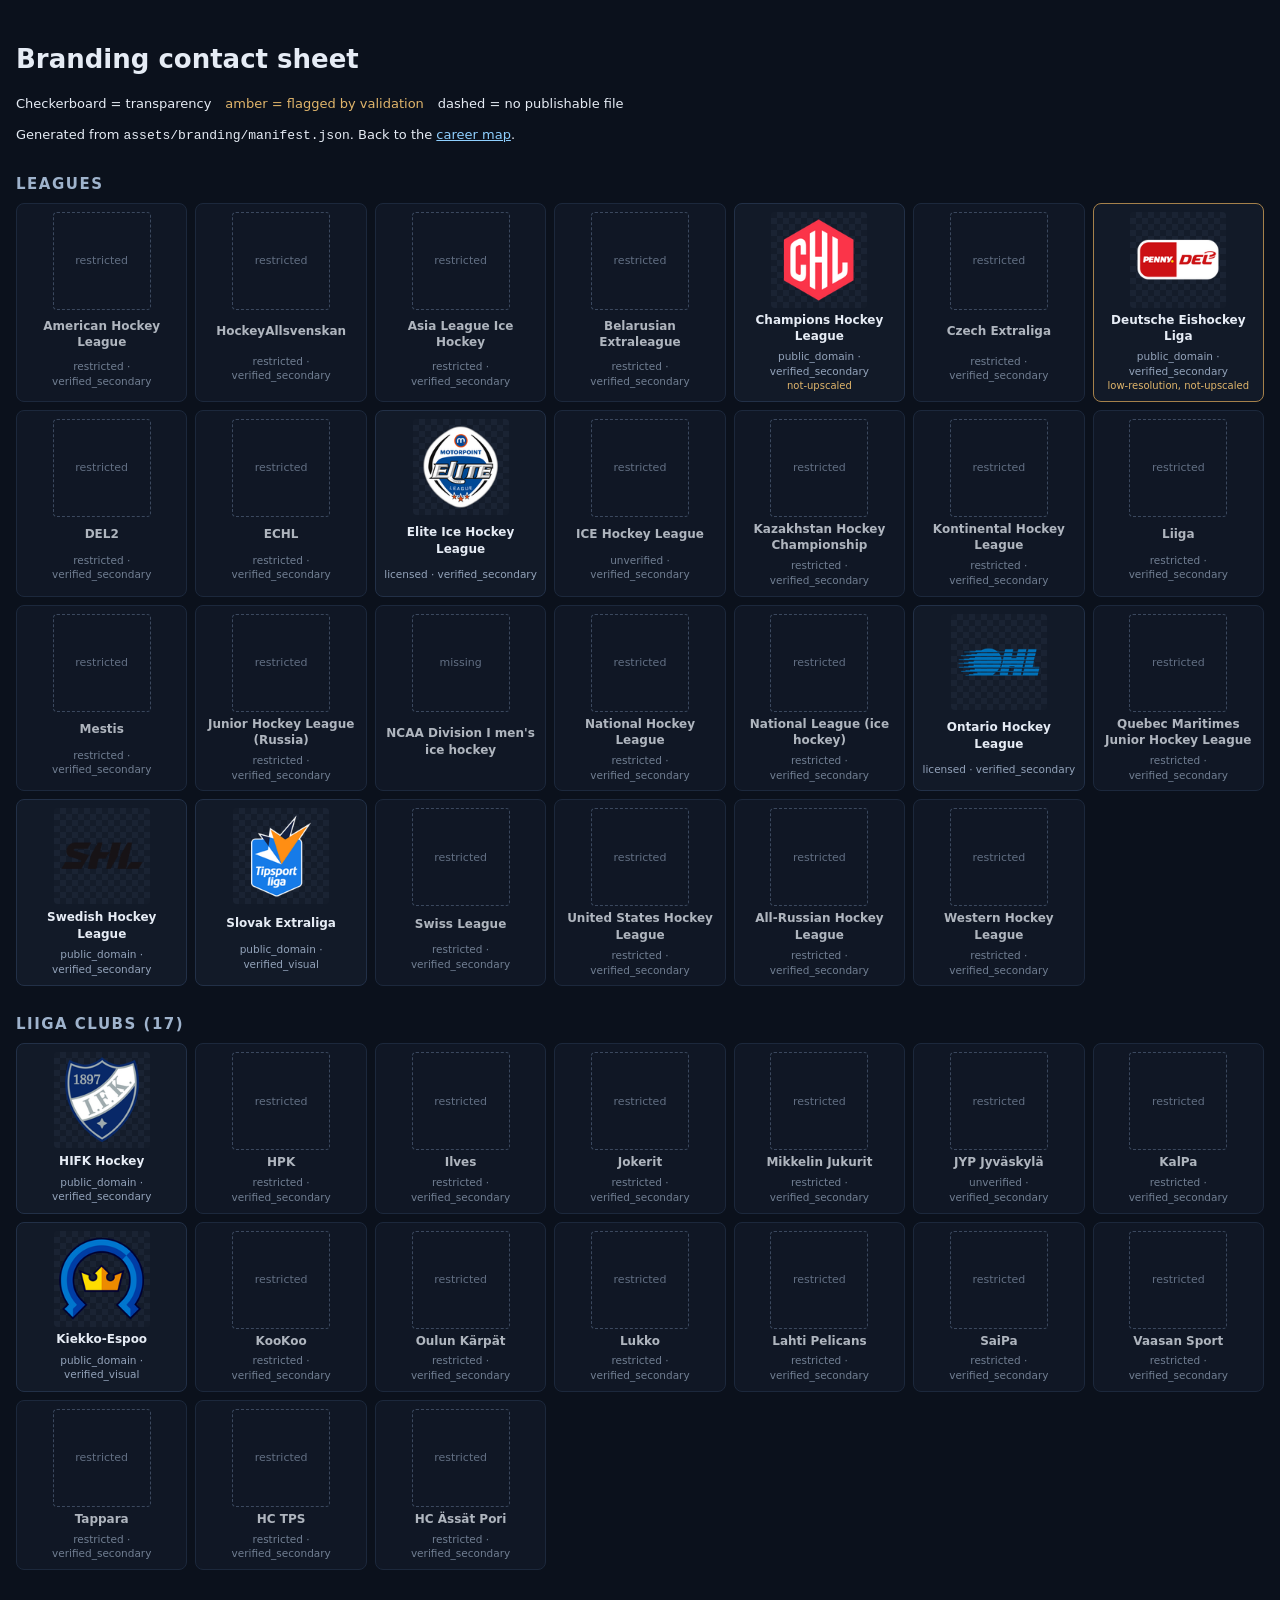
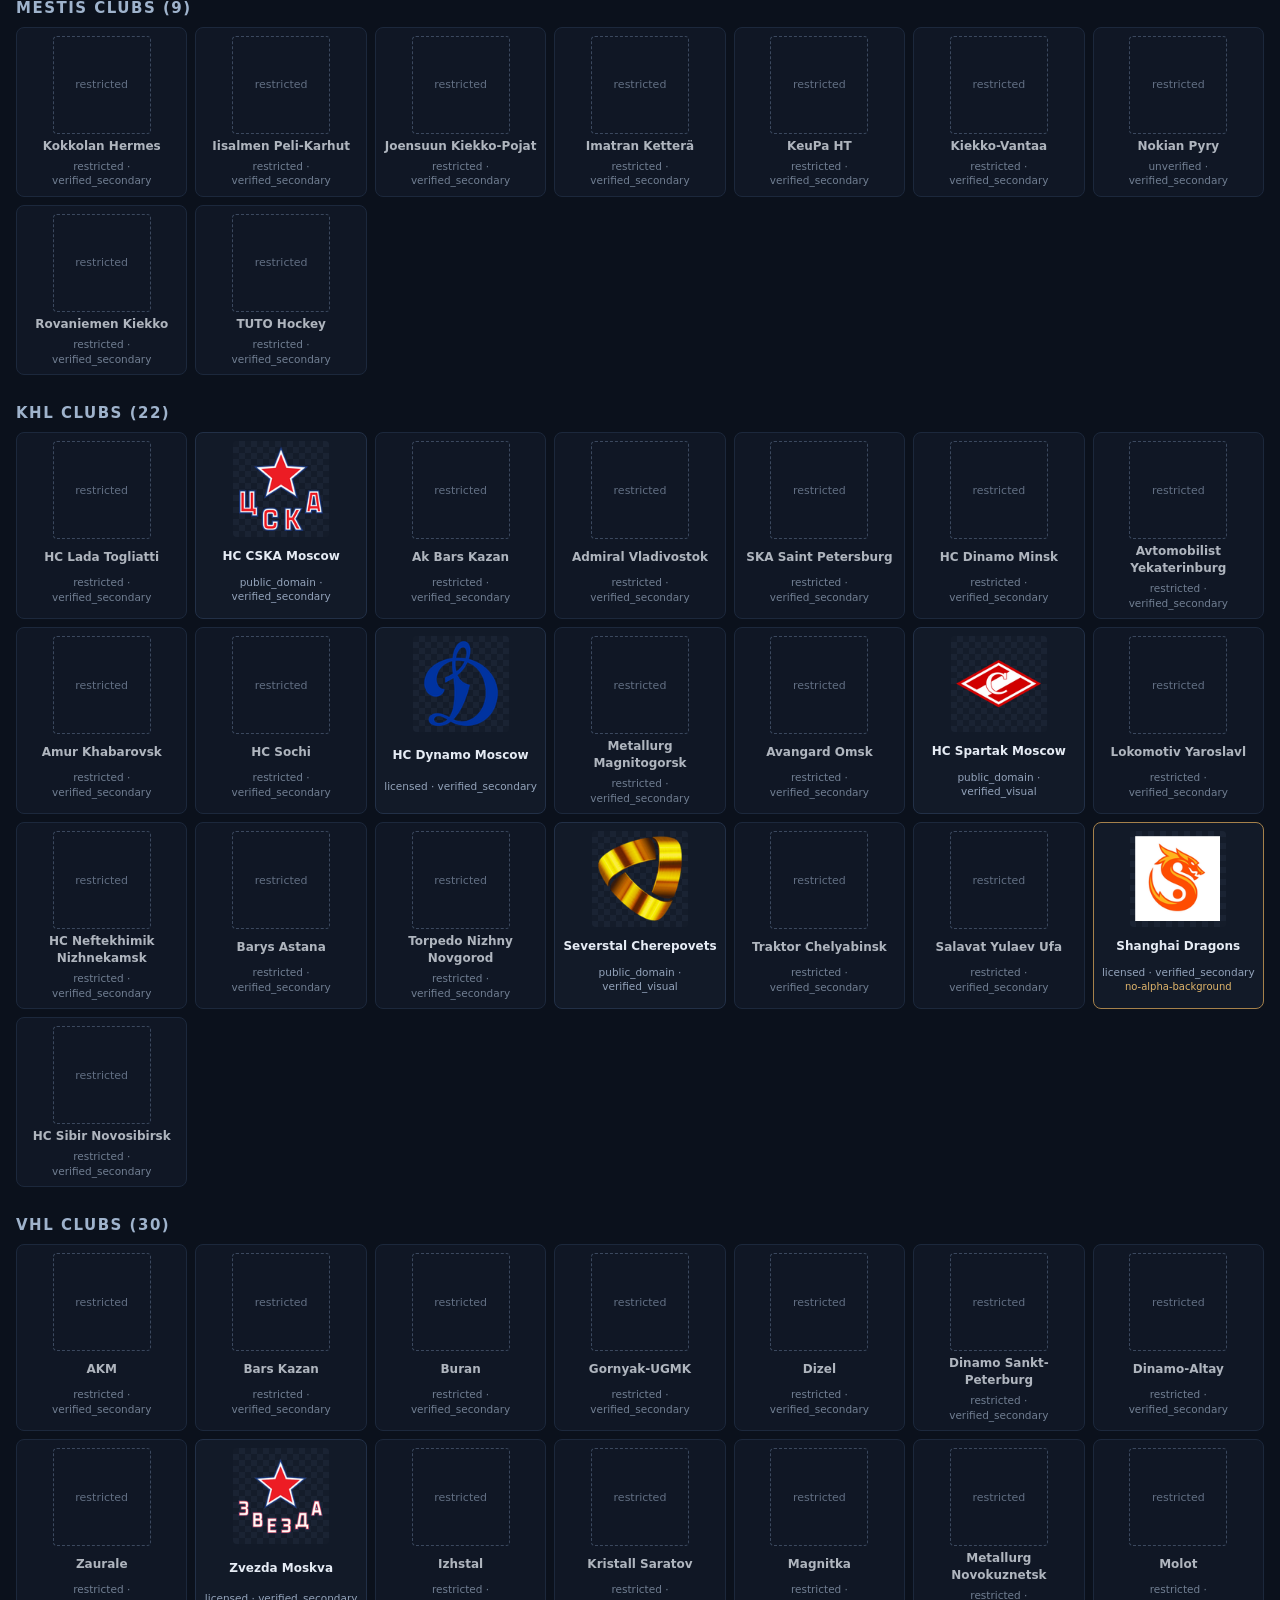
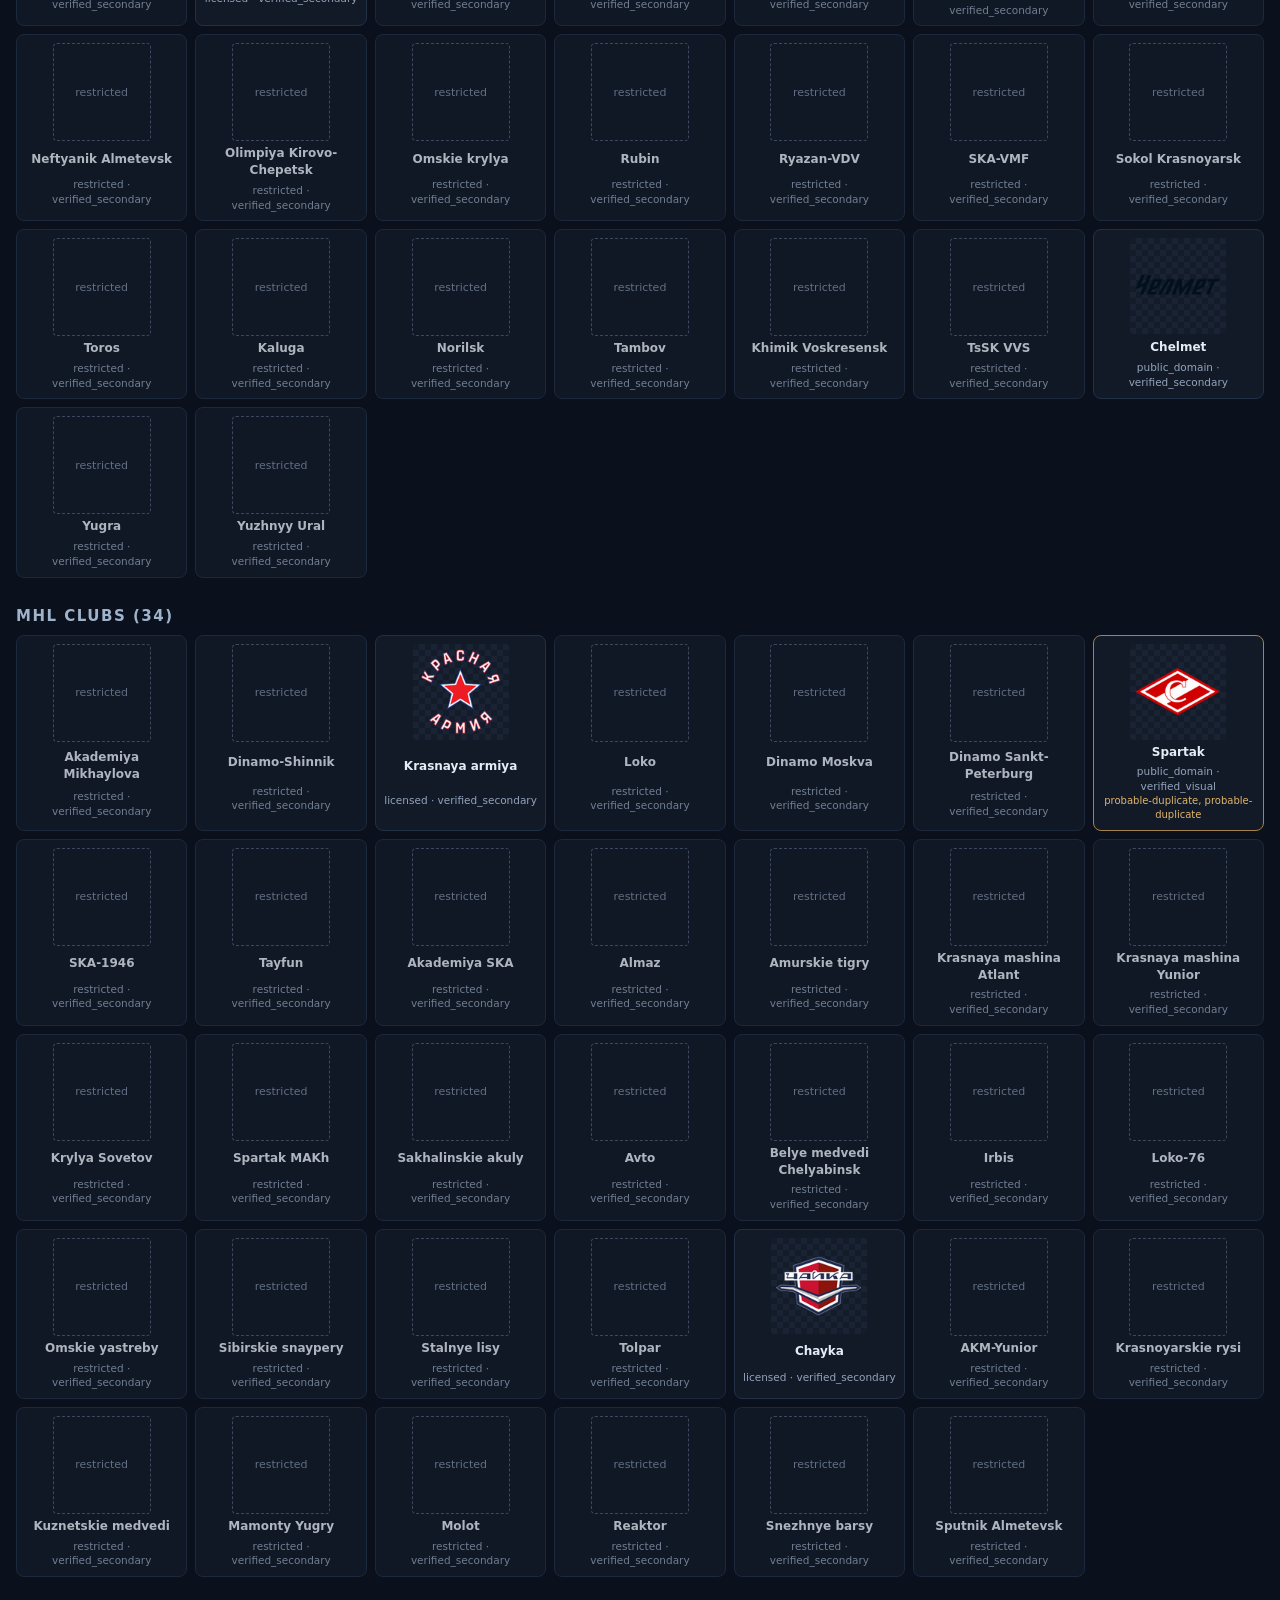
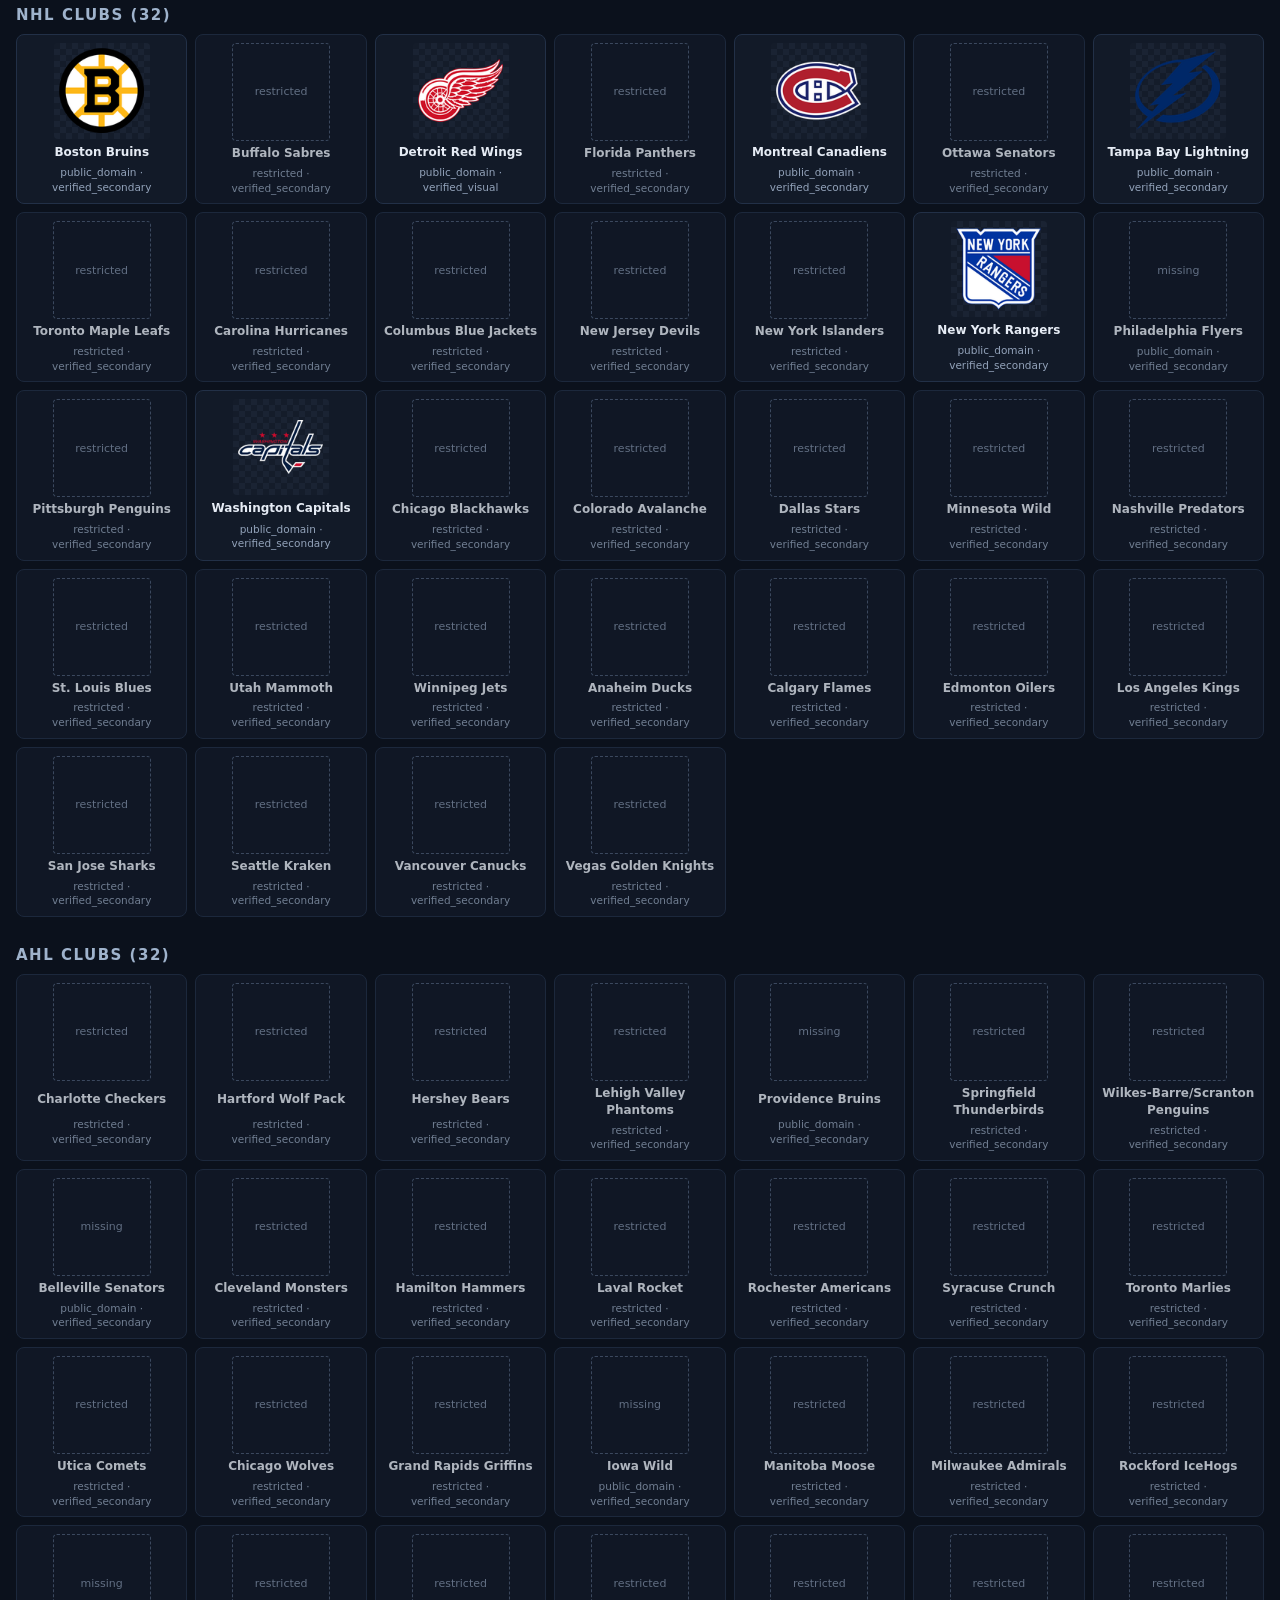
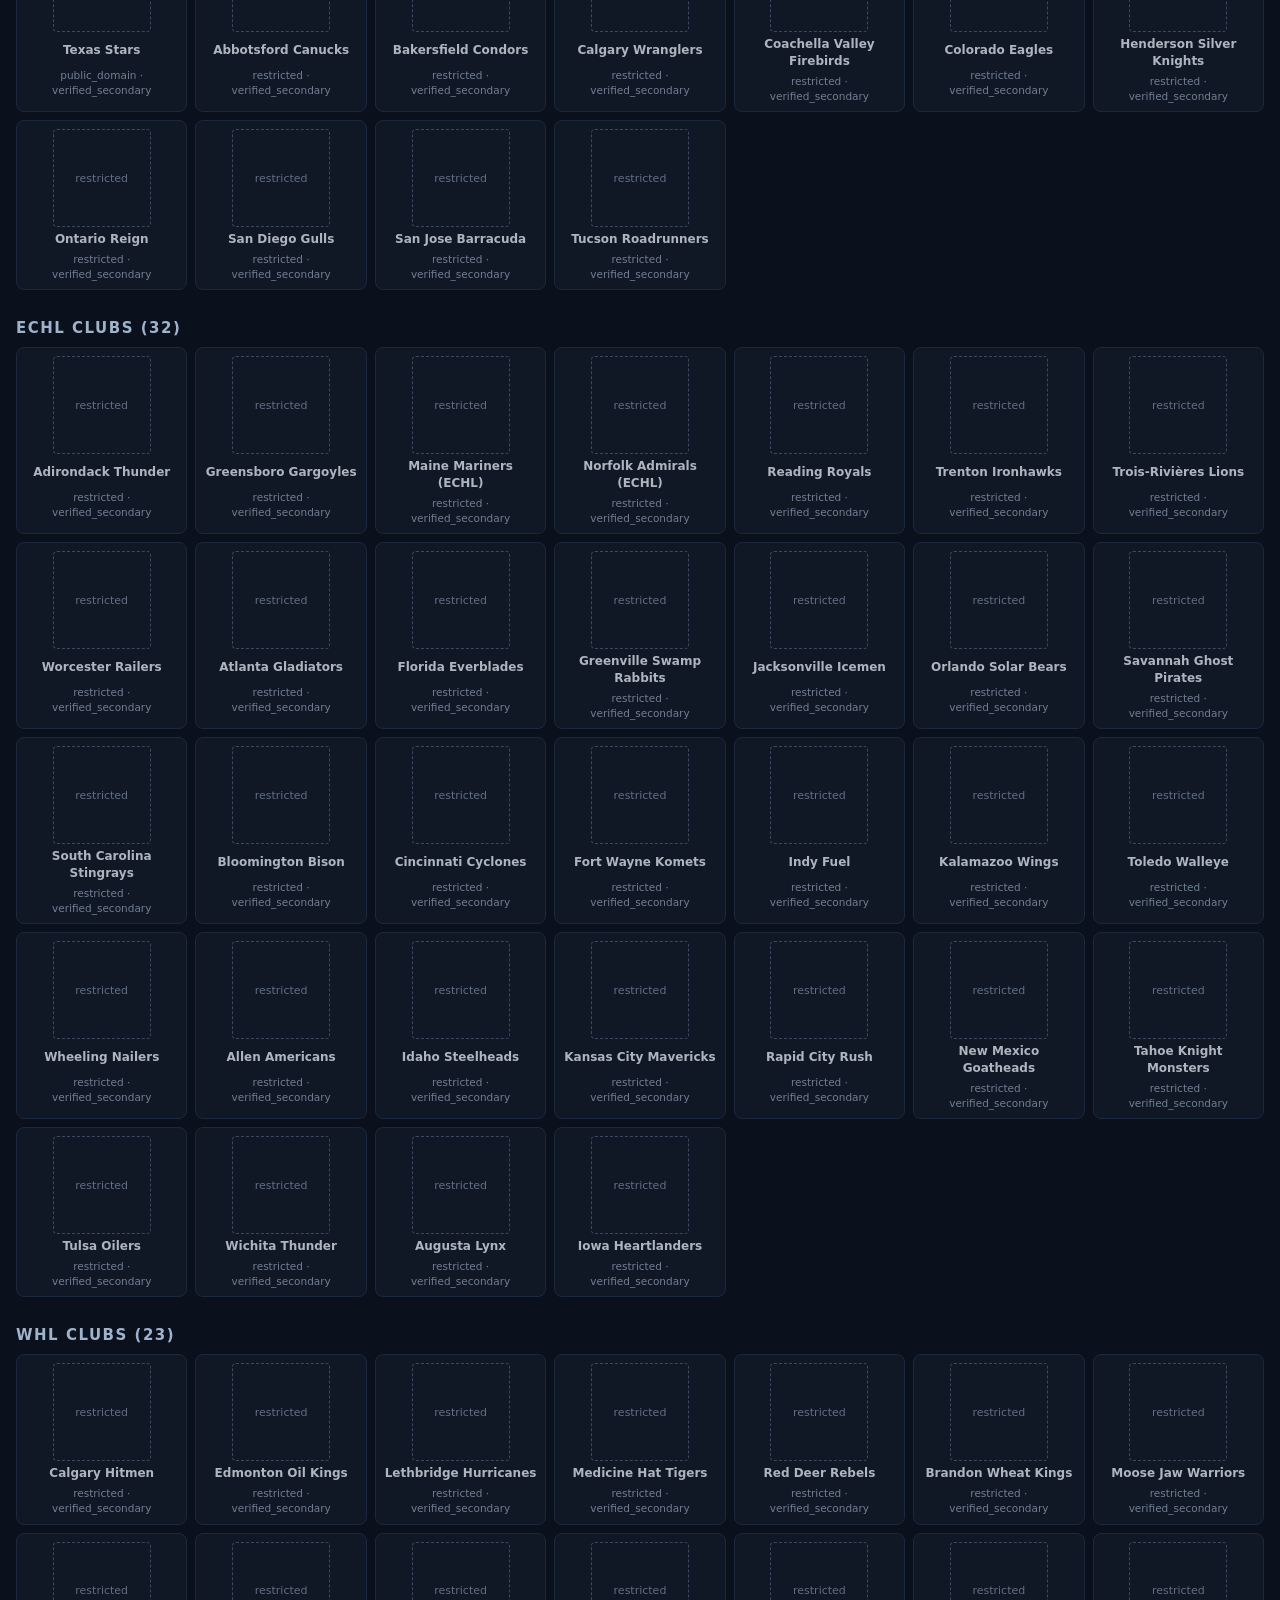
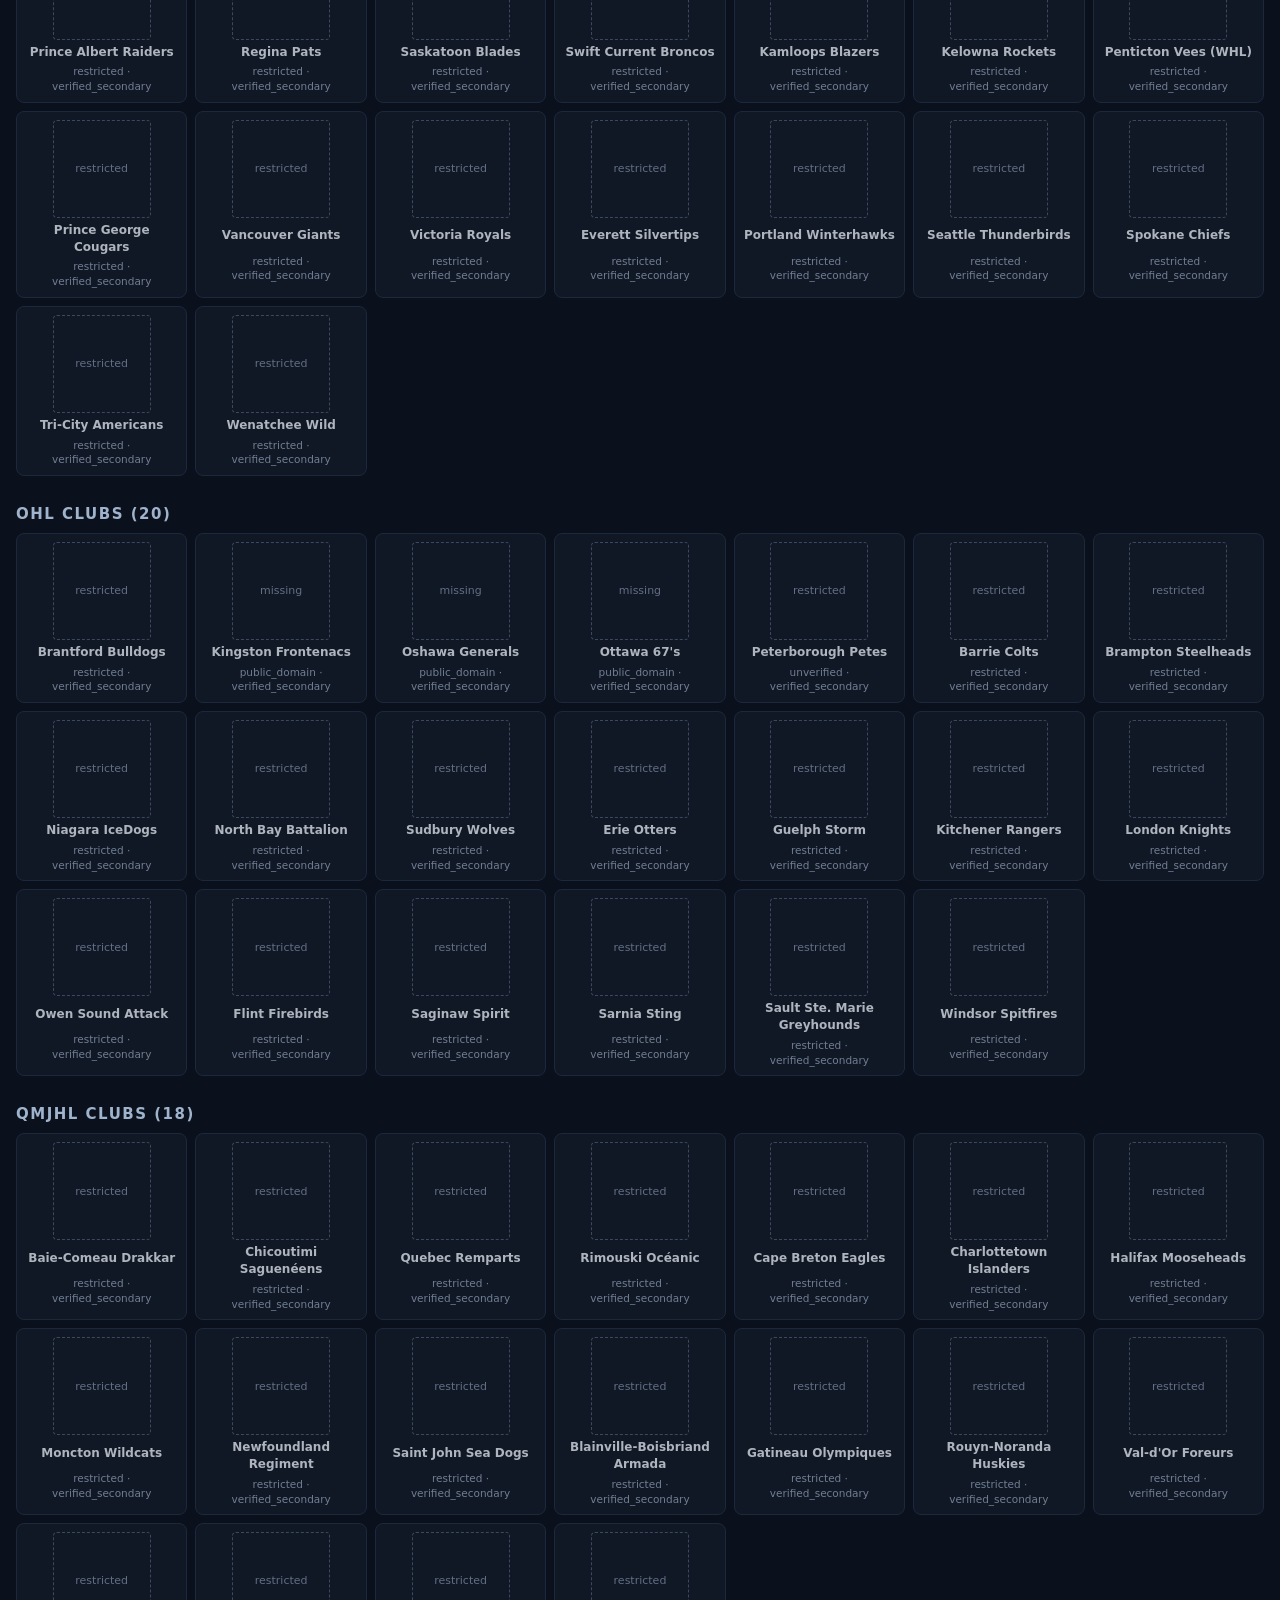
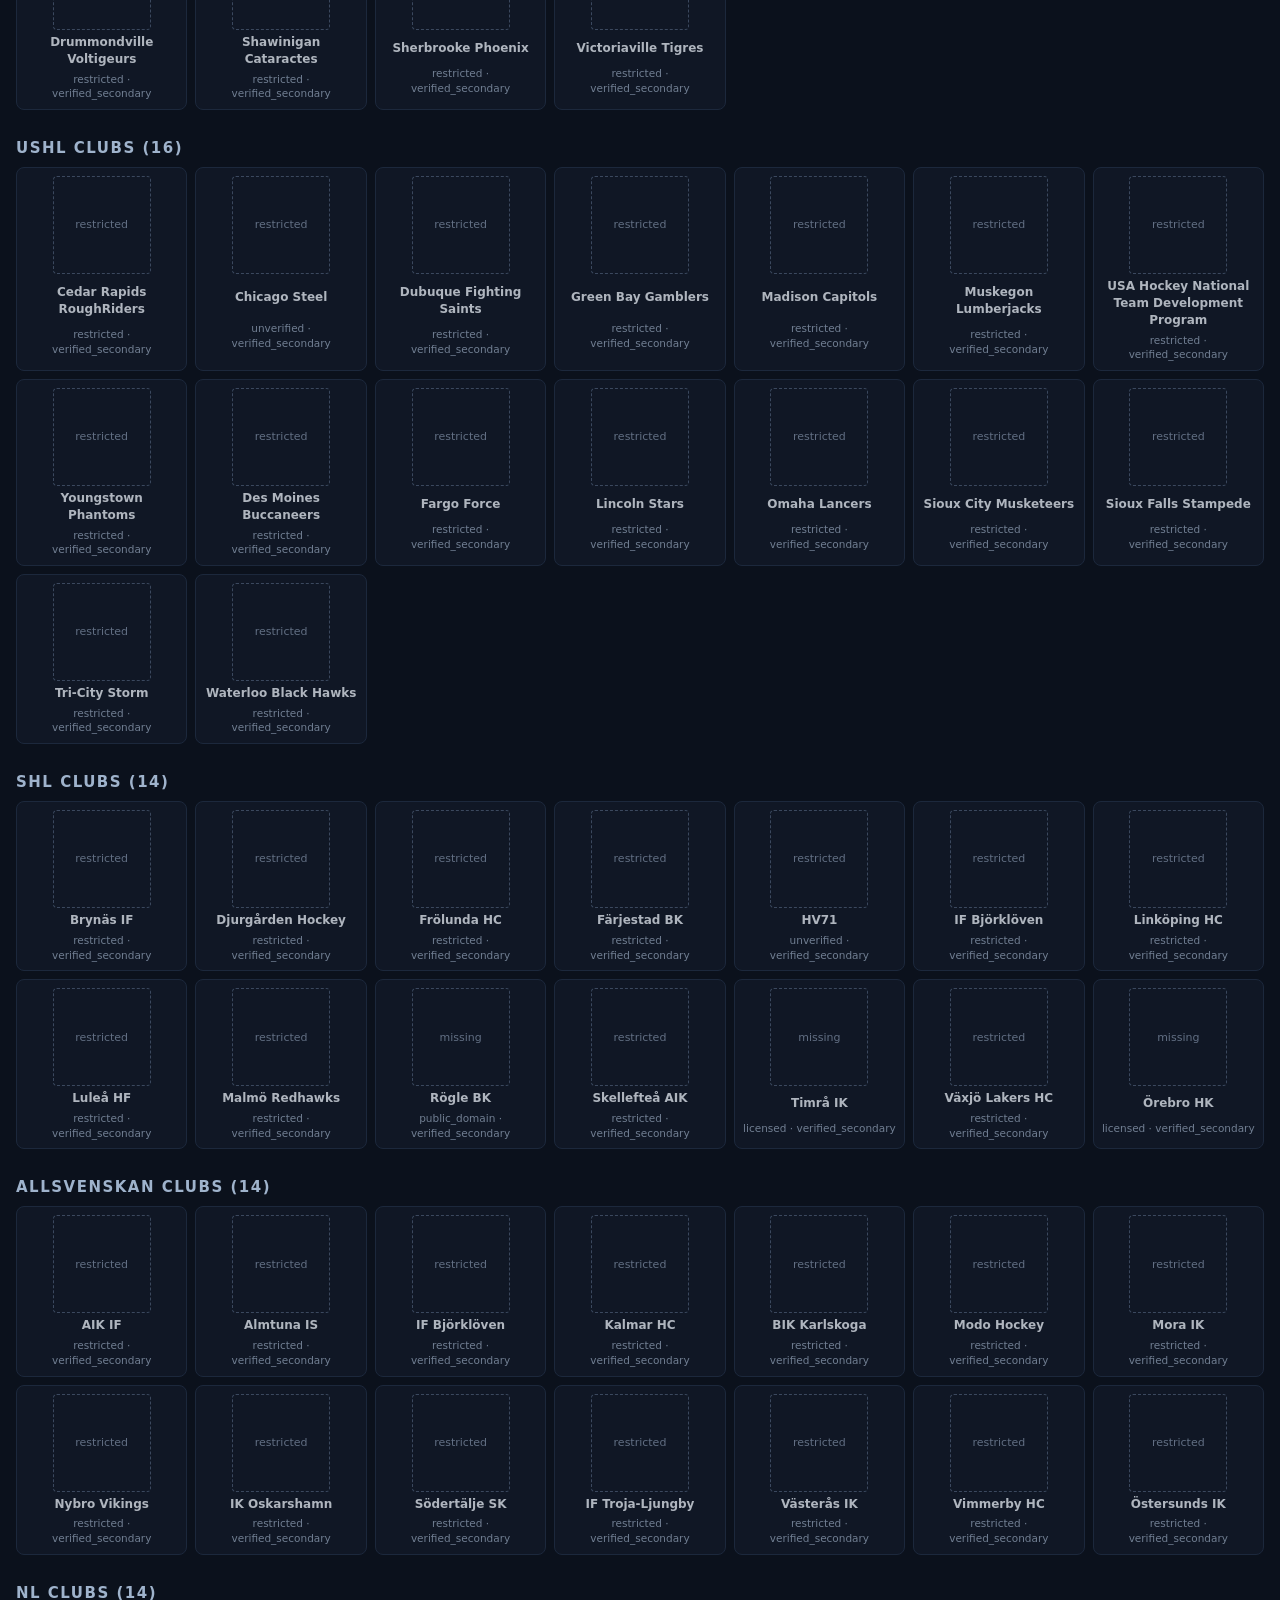
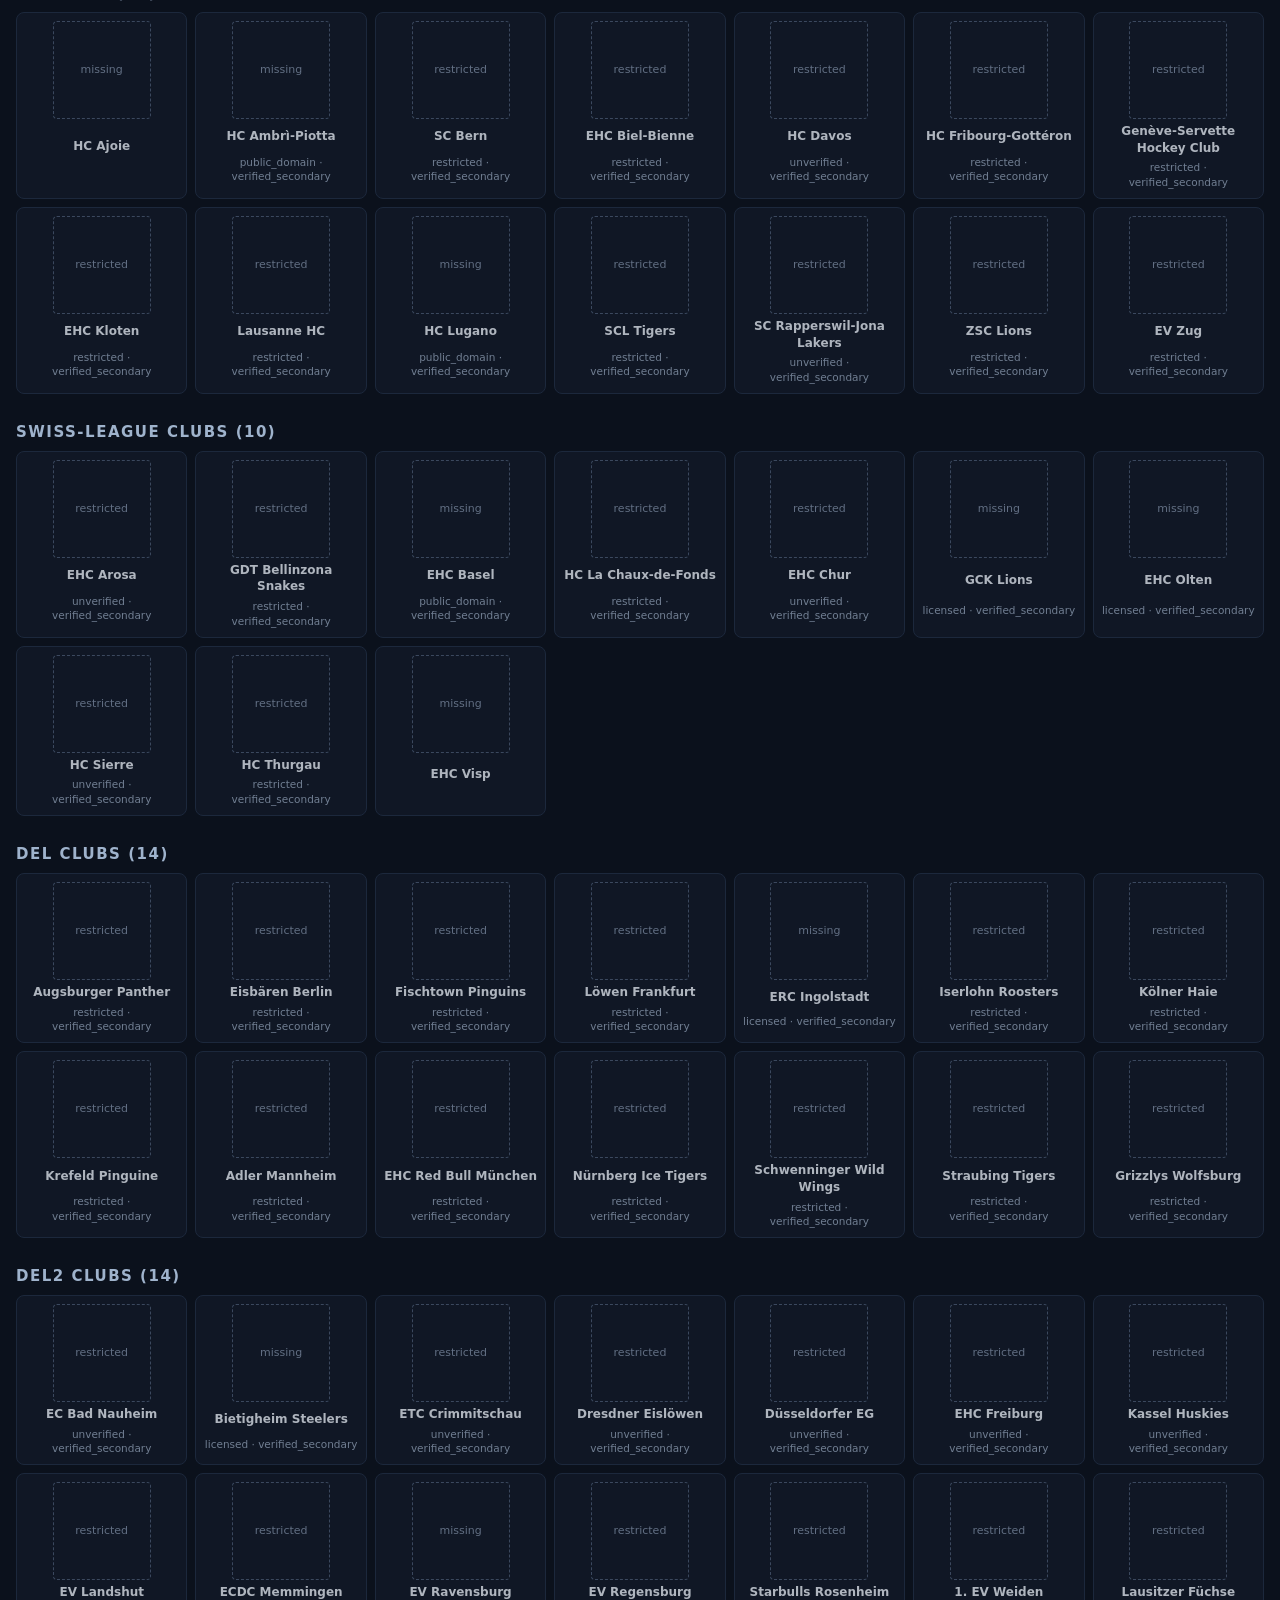
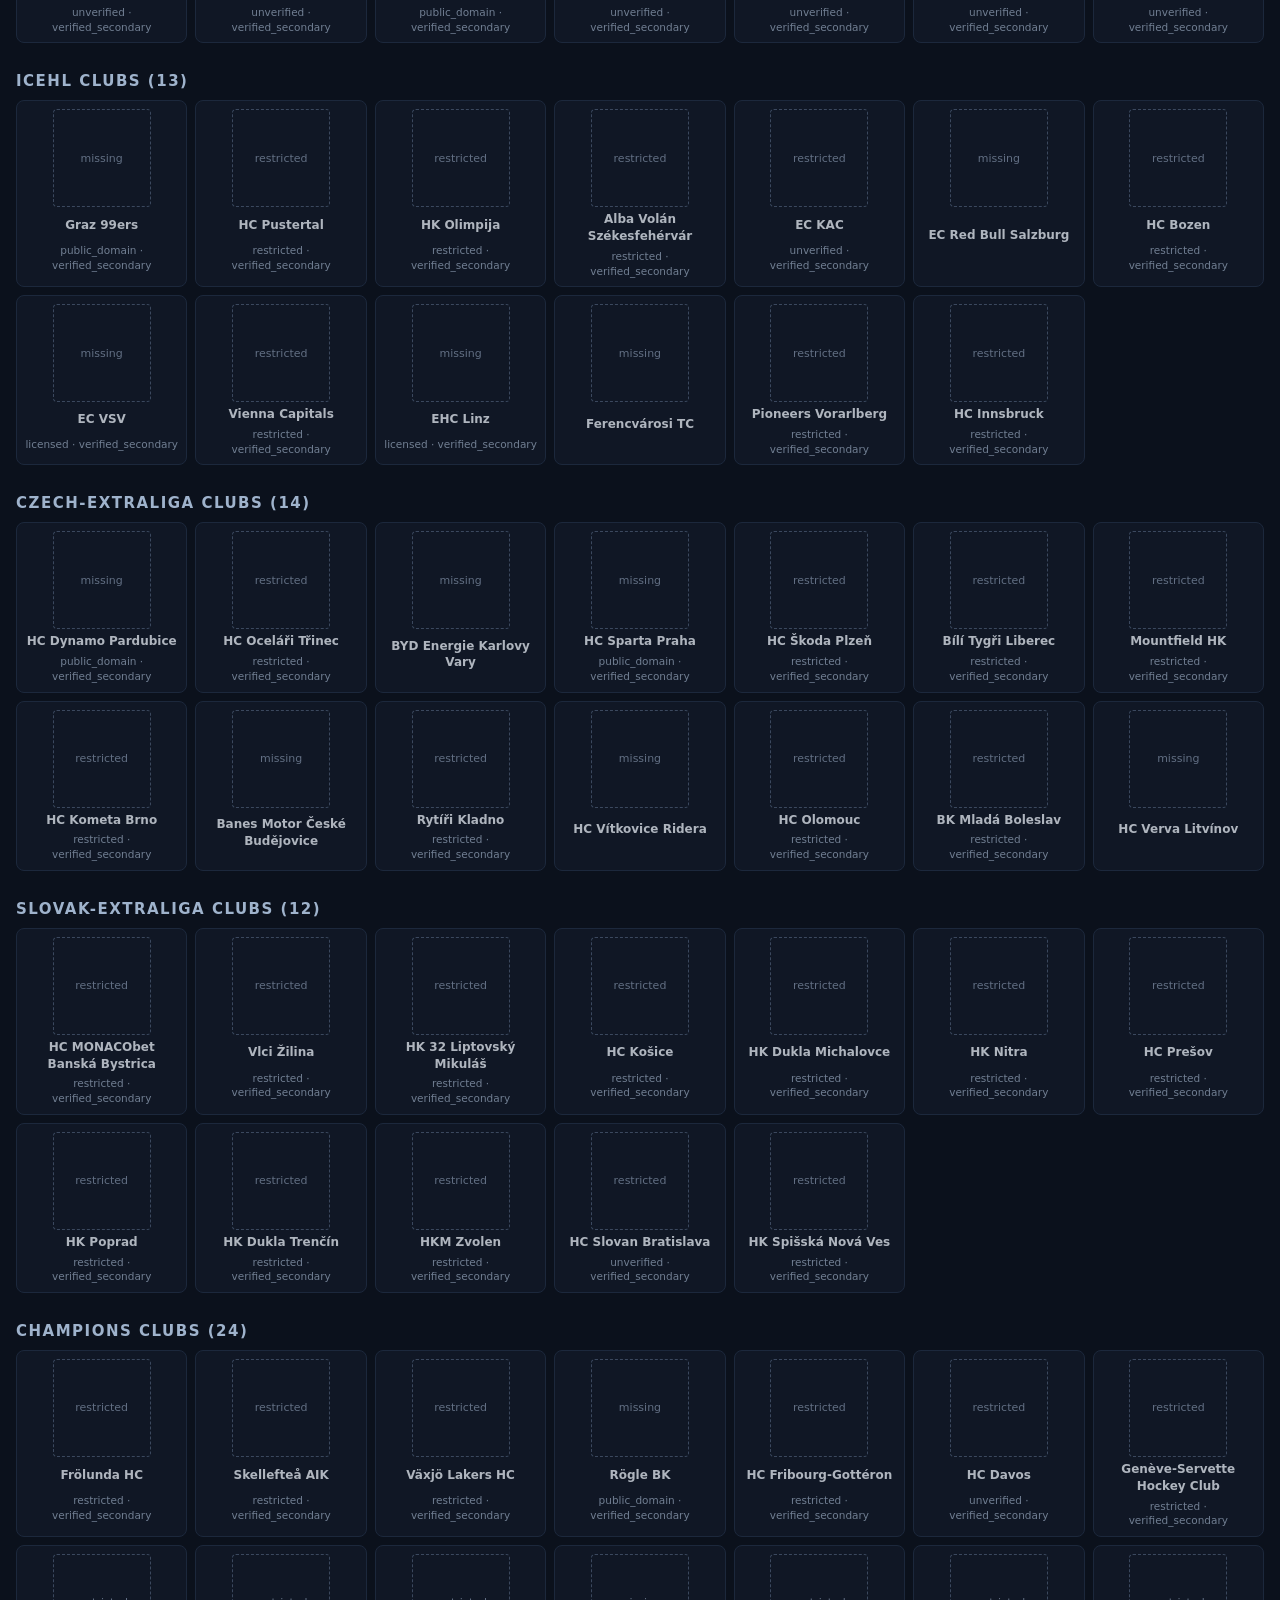
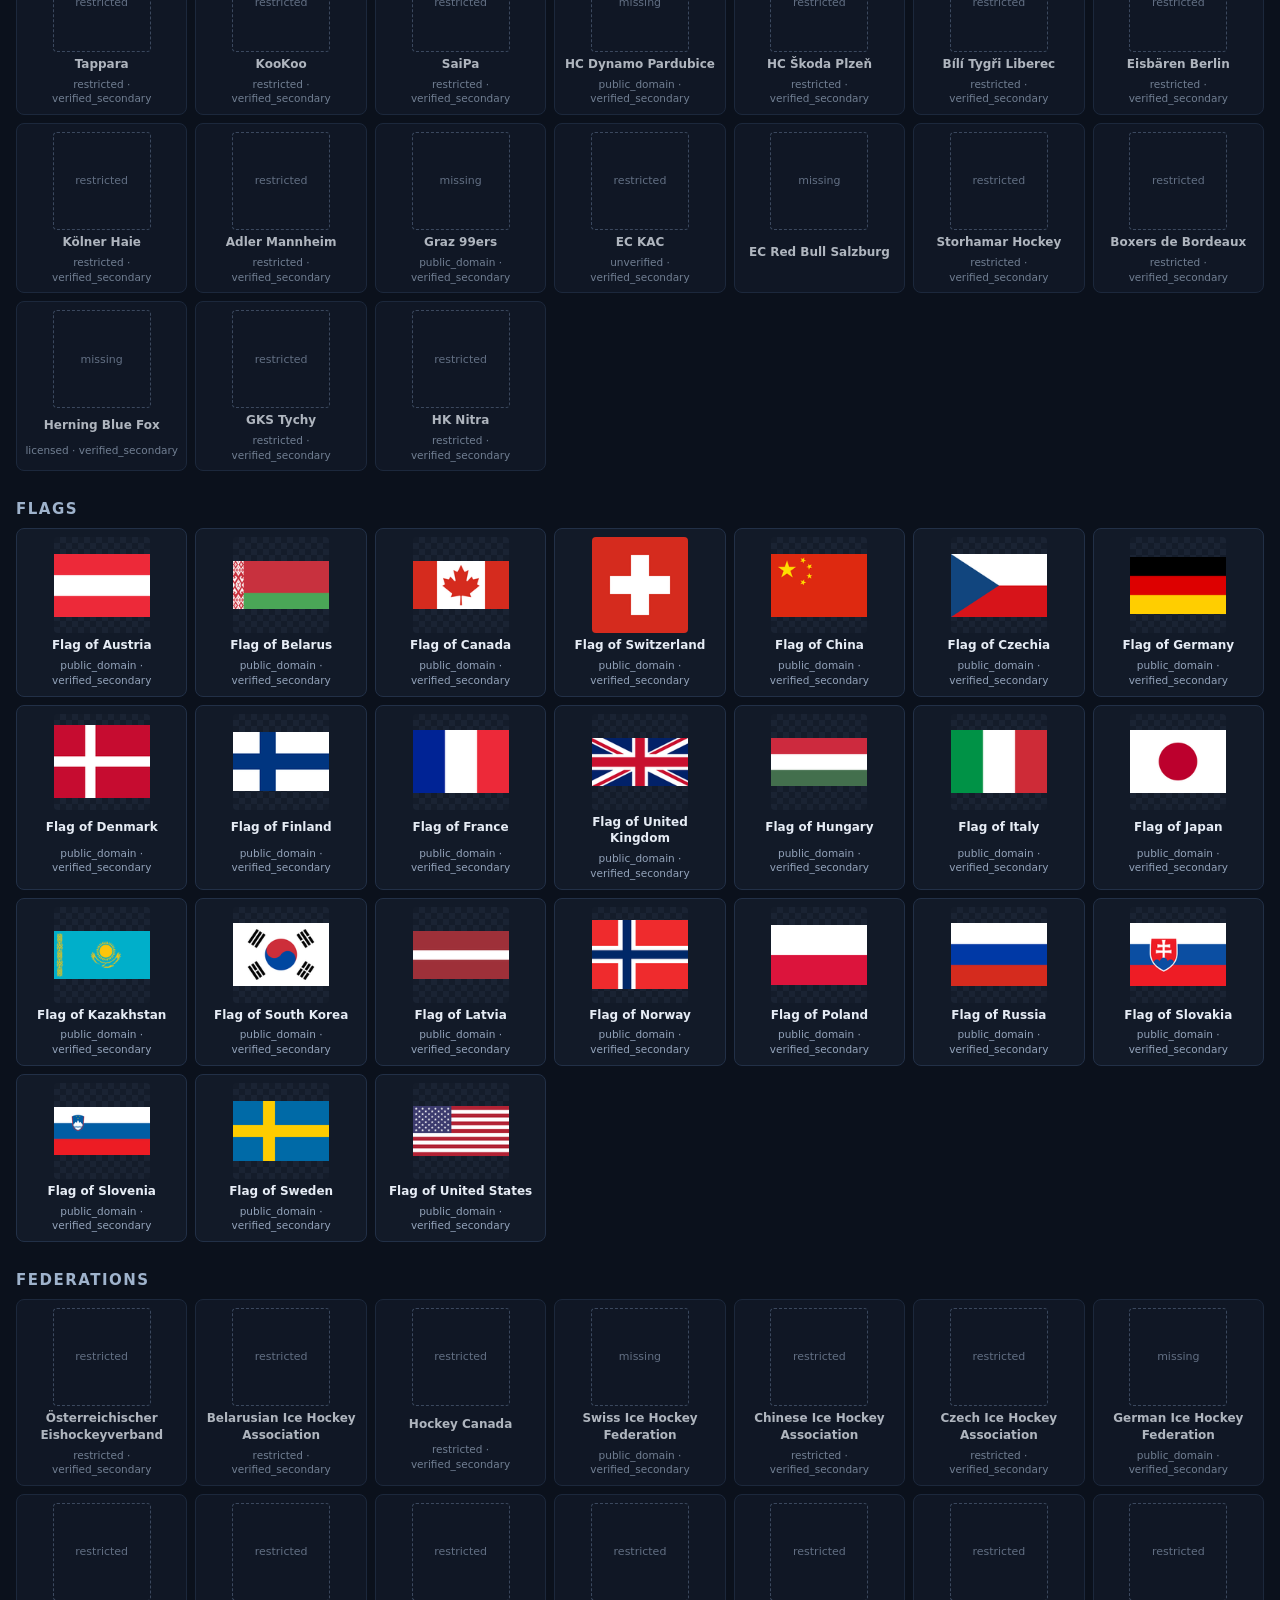
==== commit 5017f287: "Branding: deferred downloads, cached-thumbnail fallback, 25 more identities - fetch.py: downloads th" ====
--- a/assets/branding/contact-sheet.html
+++ b/assets/branding/contact-sheet.html
@@ -15,12 +15,12 @@
 <div class='c restricted'><div class='ph'>restricted</div><div class='n'>HockeyAllsvenskan</div><div class='s'>restricted · verified_secondary</div></div>
 <div class='c restricted'><div class='ph'>restricted</div><div class='n'>Asia League Ice Hockey</div><div class='s'>restricted · verified_secondary</div></div>
 <div class='c restricted'><div class='ph'>restricted</div><div class='n'>Belarusian Extraleague</div><div class='s'>restricted · verified_secondary</div></div>
-<div class='c missing'><div class='ph'>missing</div><div class='n'>Champions Hockey League</div><div class='s'>public_domain · verified_secondary</div></div>
+<div class='c ok'><img src='../../assets/branding/generated/league/champions-128.png' alt='' loading='lazy'><div class='n'>Champions Hockey League</div><div class='s'>public_domain · verified_secondary<div class='f'>not-upscaled</div></div></div>
 <div class='c restricted'><div class='ph'>restricted</div><div class='n'>Czech Extraliga</div><div class='s'>restricted · verified_secondary</div></div>
-<div class='c missing'><div class='ph'>missing</div><div class='n'>Deutsche Eishockey Liga</div><div class='s'>public_domain · verified_secondary</div></div>
+<div class='c flagged'><img src='../../assets/branding/generated/league/del-128.png' alt='' loading='lazy'><div class='n'>Deutsche Eishockey Liga</div><div class='s'>public_domain · verified_secondary<div class='f'>low-resolution, not-upscaled</div></div></div>
 <div class='c restricted'><div class='ph'>restricted</div><div class='n'>DEL2</div><div class='s'>restricted · verified_secondary</div></div>
 <div class='c restricted'><div class='ph'>restricted</div><div class='n'>ECHL</div><div class='s'>restricted · verified_secondary</div></div>
-<div class='c missing'><div class='ph'>missing</div><div class='n'>Elite Ice Hockey League</div><div class='s'>licensed · verified_secondary</div></div>
+<div class='c ok'><img src='../../assets/branding/generated/league/eihl-128.png' alt='' loading='lazy'><div class='n'>Elite Ice Hockey League</div><div class='s'>licensed · verified_secondary</div></div>
 <div class='c restricted'><div class='ph'>restricted</div><div class='n'>ICE Hockey League</div><div class='s'>unverified · verified_secondary</div></div>
 <div class='c restricted'><div class='ph'>restricted</div><div class='n'>Kazakhstan Hockey Championship</div><div class='s'>restricted · verified_secondary</div></div>
 <div class='c restricted'><div class='ph'>restricted</div><div class='n'>Kontinental Hockey League</div><div class='s'>restricted · verified_secondary</div></div>
@@ -30,10 +30,10 @@
 <div class='c missing'><div class='ph'>missing</div><div class='n'>NCAA Division I men&#x27;s ice hockey</div><div class='s'></div></div>
 <div class='c restricted'><div class='ph'>restricted</div><div class='n'>National Hockey League</div><div class='s'>restricted · verified_secondary</div></div>
 <div class='c restricted'><div class='ph'>restricted</div><div class='n'>National League (ice hockey)</div><div class='s'>restricted · verified_secondary</div></div>
-<div class='c missing'><div class='ph'>missing</div><div class='n'>Ontario Hockey League</div><div class='s'>licensed · verified_secondary</div></div>
+<div class='c ok'><img src='../../assets/branding/generated/league/ohl-128.png' alt='' loading='lazy'><div class='n'>Ontario Hockey League</div><div class='s'>licensed · verified_secondary</div></div>
 <div class='c restricted'><div class='ph'>restricted</div><div class='n'>Quebec Maritimes Junior Hockey League</div><div class='s'>restricted · verified_secondary</div></div>
-<div class='c missing'><div class='ph'>missing</div><div class='n'>Swedish Hockey League</div><div class='s'>public_domain · verified_secondary</div></div>
-<div class='c restricted'><div class='ph'>restricted</div><div class='n'>Slovak Extraliga</div><div class='s'>restricted · verified_secondary</div></div>
+<div class='c ok'><img src='../../assets/branding/generated/league/shl-128.png' alt='' loading='lazy'><div class='n'>Swedish Hockey League</div><div class='s'>public_domain · verified_secondary</div></div>
+<div class='c ok'><img src='../../assets/branding/generated/league/slovak-extraliga-128.png' alt='' loading='lazy'><div class='n'>Slovak Extraliga</div><div class='s'>public_domain · verified_visual</div></div>
 <div class='c restricted'><div class='ph'>restricted</div><div class='n'>Swiss League</div><div class='s'>restricted · verified_secondary</div></div>
 <div class='c restricted'><div class='ph'>restricted</div><div class='n'>United States Hockey League</div><div class='s'>restricted · verified_secondary</div></div>
 <div class='c restricted'><div class='ph'>restricted</div><div class='n'>All-Russian Hockey League</div><div class='s'>restricted · verified_secondary</div></div>
@@ -47,7 +47,7 @@
 <div class='c restricted'><div class='ph'>restricted</div><div class='n'>Mikkelin Jukurit</div><div class='s'>restricted · verified_secondary</div></div>
 <div class='c restricted'><div class='ph'>restricted</div><div class='n'>JYP Jyväskylä</div><div class='s'>unverified · verified_secondary</div></div>
 <div class='c restricted'><div class='ph'>restricted</div><div class='n'>KalPa</div><div class='s'>restricted · verified_secondary</div></div>
-<div class='c restricted'><div class='ph'>restricted</div><div class='n'>Kiekko-Espoo</div><div class='s'>restricted · verified_secondary</div></div>
+<div class='c ok'><img src='../../assets/branding/generated/club/kiekko-espoo-128.png' alt='' loading='lazy'><div class='n'>Kiekko-Espoo</div><div class='s'>public_domain · verified_visual</div></div>
 <div class='c restricted'><div class='ph'>restricted</div><div class='n'>KooKoo</div><div class='s'>restricted · verified_secondary</div></div>
 <div class='c restricted'><div class='ph'>restricted</div><div class='n'>Oulun Kärpät</div><div class='s'>restricted · verified_secondary</div></div>
 <div class='c restricted'><div class='ph'>restricted</div><div class='n'>Lukko</div><div class='s'>restricted · verified_secondary</div></div>
@@ -71,7 +71,7 @@
 </div>
 <h2>KHL clubs (22)</h2><div class='grid'>
 <div class='c restricted'><div class='ph'>restricted</div><div class='n'>HC Lada Togliatti</div><div class='s'>restricted · verified_secondary</div></div>
-<div class='c missing'><div class='ph'>missing</div><div class='n'>HC CSKA Moscow</div><div class='s'>public_domain · verified_secondary</div></div>
+<div class='c ok'><img src='../../assets/branding/generated/club/hc-cska-moscow-128.png' alt='' loading='lazy'><div class='n'>HC CSKA Moscow</div><div class='s'>public_domain · verified_secondary</div></div>
 <div class='c restricted'><div class='ph'>restricted</div><div class='n'>Ak Bars Kazan</div><div class='s'>restricted · verified_secondary</div></div>
 <div class='c restricted'><div class='ph'>restricted</div><div class='n'>Admiral Vladivostok</div><div class='s'>restricted · verified_secondary</div></div>
 <div class='c restricted'><div class='ph'>restricted</div><div class='n'>SKA Saint Petersburg</div><div class='s'>restricted · verified_secondary</div></div>
@@ -79,18 +79,18 @@
 <div class='c restricted'><div class='ph'>restricted</div><div class='n'>Avtomobilist Yekaterinburg</div><div class='s'>restricted · verified_secondary</div></div>
 <div class='c restricted'><div class='ph'>restricted</div><div class='n'>Amur Khabarovsk</div><div class='s'>restricted · verified_secondary</div></div>
 <div class='c restricted'><div class='ph'>restricted</div><div class='n'>HC Sochi</div><div class='s'>restricted · verified_secondary</div></div>
-<div class='c missing'><div class='ph'>missing</div><div class='n'>HC Dynamo Moscow</div><div class='s'>licensed · verified_secondary</div></div>
+<div class='c ok'><img src='../../assets/branding/generated/club/hc-dynamo-moscow-128.png' alt='' loading='lazy'><div class='n'>HC Dynamo Moscow</div><div class='s'>licensed · verified_secondary</div></div>
 <div class='c restricted'><div class='ph'>restricted</div><div class='n'>Metallurg Magnitogorsk</div><div class='s'>restricted · verified_secondary</div></div>
 <div class='c restricted'><div class='ph'>restricted</div><div class='n'>Avangard Omsk</div><div class='s'>restricted · verified_secondary</div></div>
-<div class='c restricted'><div class='ph'>restricted</div><div class='n'>HC Spartak Moscow</div><div class='s'>restricted · verified_secondary</div></div>
+<div class='c ok'><img src='../../assets/branding/generated/club/hc-spartak-moscow-128.png' alt='' loading='lazy'><div class='n'>HC Spartak Moscow</div><div class='s'>public_domain · verified_visual</div></div>
 <div class='c restricted'><div class='ph'>restricted</div><div class='n'>Lokomotiv Yaroslavl</div><div class='s'>restricted · verified_secondary</div></div>
 <div class='c restricted'><div class='ph'>restricted</div><div class='n'>HC Neftekhimik Nizhnekamsk</div><div class='s'>restricted · verified_secondary</div></div>
 <div class='c restricted'><div class='ph'>restricted</div><div class='n'>Barys Astana</div><div class='s'>restricted · verified_secondary</div></div>
 <div class='c restricted'><div class='ph'>restricted</div><div class='n'>Torpedo Nizhny Novgorod</div><div class='s'>restricted · verified_secondary</div></div>
-<div class='c restricted'><div class='ph'>restricted</div><div class='n'>Severstal Cherepovets</div><div class='s'>restricted · verified_secondary</div></div>
+<div class='c ok'><img src='../../assets/branding/generated/club/severstal-cherepovets-128.png' alt='' loading='lazy'><div class='n'>Severstal Cherepovets</div><div class='s'>public_domain · verified_visual</div></div>
 <div class='c restricted'><div class='ph'>restricted</div><div class='n'>Traktor Chelyabinsk</div><div class='s'>restricted · verified_secondary</div></div>
 <div class='c restricted'><div class='ph'>restricted</div><div class='n'>Salavat Yulaev Ufa</div><div class='s'>restricted · verified_secondary</div></div>
-<div class='c missing'><div class='ph'>missing</div><div class='n'>Shanghai Dragons</div><div class='s'>licensed · verified_secondary</div></div>
+<div class='c flagged'><img src='../../assets/branding/generated/club/shanghai-dragons-128.png' alt='' loading='lazy'><div class='n'>Shanghai Dragons</div><div class='s'>licensed · verified_secondary<div class='f'>no-alpha-background</div></div></div>
 <div class='c restricted'><div class='ph'>restricted</div><div class='n'>HC Sibir Novosibirsk</div><div class='s'>restricted · verified_secondary</div></div>
 </div>
 <h2>VHL clubs (30)</h2><div class='grid'>
@@ -102,7 +102,7 @@
 <div class='c restricted'><div class='ph'>restricted</div><div class='n'>Dinamo Sankt-Peterburg</div><div class='s'>restricted · verified_secondary</div></div>
 <div class='c restricted'><div class='ph'>restricted</div><div class='n'>Dinamo-Altay</div><div class='s'>restricted · verified_secondary</div></div>
 <div class='c restricted'><div class='ph'>restricted</div><div class='n'>Zaurale</div><div class='s'>restricted · verified_secondary</div></div>
-<div class='c missing'><div class='ph'>missing</div><div class='n'>Zvezda Moskva</div><div class='s'>licensed · verified_secondary</div></div>
+<div class='c ok'><img src='../../assets/branding/generated/club/zvezda-moskva-128.png' alt='' loading='lazy'><div class='n'>Zvezda Moskva</div><div class='s'>licensed · verified_secondary</div></div>
 <div class='c restricted'><div class='ph'>restricted</div><div class='n'>Izhstal</div><div class='s'>restricted · verified_secondary</div></div>
 <div class='c restricted'><div class='ph'>restricted</div><div class='n'>Kristall Saratov</div><div class='s'>restricted · verified_secondary</div></div>
 <div class='c restricted'><div class='ph'>restricted</div><div class='n'>Magnitka</div><div class='s'>restricted · verified_secondary</div></div>
@@ -121,18 +121,18 @@
 <div class='c restricted'><div class='ph'>restricted</div><div class='n'>Tambov</div><div class='s'>restricted · verified_secondary</div></div>
 <div class='c restricted'><div class='ph'>restricted</div><div class='n'>Khimik Voskresensk</div><div class='s'>restricted · verified_secondary</div></div>
 <div class='c restricted'><div class='ph'>restricted</div><div class='n'>TsSK VVS</div><div class='s'>restricted · verified_secondary</div></div>
-<div class='c missing'><div class='ph'>missing</div><div class='n'>Chelmet</div><div class='s'>public_domain · verified_secondary</div></div>
+<div class='c ok'><img src='../../assets/branding/generated/club/chelmet-128.png' alt='' loading='lazy'><div class='n'>Chelmet</div><div class='s'>public_domain · verified_secondary</div></div>
 <div class='c restricted'><div class='ph'>restricted</div><div class='n'>Yugra</div><div class='s'>restricted · verified_secondary</div></div>
 <div class='c restricted'><div class='ph'>restricted</div><div class='n'>Yuzhnyy Ural</div><div class='s'>restricted · verified_secondary</div></div>
 </div>
 <h2>MHL clubs (34)</h2><div class='grid'>
 <div class='c restricted'><div class='ph'>restricted</div><div class='n'>Akademiya Mikhaylova</div><div class='s'>restricted · verified_secondary</div></div>
 <div class='c restricted'><div class='ph'>restricted</div><div class='n'>Dinamo-Shinnik</div><div class='s'>restricted · verified_secondary</div></div>
-<div class='c missing'><div class='ph'>missing</div><div class='n'>Krasnaya armiya</div><div class='s'>licensed · verified_secondary</div></div>
+<div class='c ok'><img src='../../assets/branding/generated/club/krasnaya-armiya-128.png' alt='' loading='lazy'><div class='n'>Krasnaya armiya</div><div class='s'>licensed · verified_secondary</div></div>
 <div class='c restricted'><div class='ph'>restricted</div><div class='n'>Loko</div><div class='s'>restricted · verified_secondary</div></div>
 <div class='c restricted'><div class='ph'>restricted</div><div class='n'>Dinamo Moskva</div><div class='s'>restricted · verified_secondary</div></div>
 <div class='c restricted'><div class='ph'>restricted</div><div class='n'>Dinamo Sankt-Peterburg</div><div class='s'>restricted · verified_secondary</div></div>
-<div class='c restricted'><div class='ph'>restricted</div><div class='n'>Spartak</div><div class='s'>restricted · verified_secondary</div></div>
+<div class='c flagged'><img src='../../assets/branding/generated/club/spartak-128.png' alt='' loading='lazy'><div class='n'>Spartak</div><div class='s'>public_domain · verified_visual<div class='f'>probable-duplicate, probable-duplicate</div></div></div>
 <div class='c restricted'><div class='ph'>restricted</div><div class='n'>SKA-1946</div><div class='s'>restricted · verified_secondary</div></div>
 <div class='c restricted'><div class='ph'>restricted</div><div class='n'>Tayfun</div><div class='s'>restricted · verified_secondary</div></div>
 <div class='c restricted'><div class='ph'>restricted</div><div class='n'>Akademiya SKA</div><div class='s'>restricted · verified_secondary</div></div>
@@ -151,7 +151,7 @@
 <div class='c restricted'><div class='ph'>restricted</div><div class='n'>Sibirskie snaypery</div><div class='s'>restricted · verified_secondary</div></div>
 <div class='c restricted'><div class='ph'>restricted</div><div class='n'>Stalnye lisy</div><div class='s'>restricted · verified_secondary</div></div>
 <div class='c restricted'><div class='ph'>restricted</div><div class='n'>Tolpar</div><div class='s'>restricted · verified_secondary</div></div>
-<div class='c missing'><div class='ph'>missing</div><div class='n'>Chayka</div><div class='s'>licensed · verified_secondary</div></div>
+<div class='c ok'><img src='../../assets/branding/generated/club/chayka-128.png' alt='' loading='lazy'><div class='n'>Chayka</div><div class='s'>licensed · verified_secondary</div></div>
 <div class='c restricted'><div class='ph'>restricted</div><div class='n'>AKM-Yunior</div><div class='s'>restricted · verified_secondary</div></div>
 <div class='c restricted'><div class='ph'>restricted</div><div class='n'>Krasnoyarskie rysi</div><div class='s'>restricted · verified_secondary</div></div>
 <div class='c restricted'><div class='ph'>restricted</div><div class='n'>Kuznetskie medvedi</div><div class='s'>restricted · verified_secondary</div></div>
@@ -162,22 +162,22 @@
 <div class='c restricted'><div class='ph'>restricted</div><div class='n'>Sputnik Almetevsk</div><div class='s'>restricted · verified_secondary</div></div>
 </div>
 <h2>NHL clubs (32)</h2><div class='grid'>
-<div class='c missing'><div class='ph'>missing</div><div class='n'>Boston Bruins</div><div class='s'>public_domain · verified_secondary</div></div>
+<div class='c ok'><img src='../../assets/branding/generated/club/boston-bruins-128.png' alt='' loading='lazy'><div class='n'>Boston Bruins</div><div class='s'>public_domain · verified_secondary</div></div>
 <div class='c restricted'><div class='ph'>restricted</div><div class='n'>Buffalo Sabres</div><div class='s'>restricted · verified_secondary</div></div>
-<div class='c restricted'><div class='ph'>restricted</div><div class='n'>Detroit Red Wings</div><div class='s'>restricted · verified_secondary</div></div>
+<div class='c ok'><img src='../../assets/branding/generated/club/detroit-red-wings-128.png' alt='' loading='lazy'><div class='n'>Detroit Red Wings</div><div class='s'>public_domain · verified_visual</div></div>
 <div class='c restricted'><div class='ph'>restricted</div><div class='n'>Florida Panthers</div><div class='s'>restricted · verified_secondary</div></div>
-<div class='c missing'><div class='ph'>missing</div><div class='n'>Montreal Canadiens</div><div class='s'>public_domain · verified_secondary</div></div>
+<div class='c ok'><img src='../../assets/branding/generated/club/montreal-canadiens-128.png' alt='' loading='lazy'><div class='n'>Montreal Canadiens</div><div class='s'>public_domain · verified_secondary</div></div>
 <div class='c restricted'><div class='ph'>restricted</div><div class='n'>Ottawa Senators</div><div class='s'>restricted · verified_secondary</div></div>
-<div class='c missing'><div class='ph'>missing</div><div class='n'>Tampa Bay Lightning</div><div class='s'>public_domain · verified_secondary</div></div>
+<div class='c ok'><img src='../../assets/branding/generated/club/tampa-bay-lightning-128.png' alt='' loading='lazy'><div class='n'>Tampa Bay Lightning</div><div class='s'>public_domain · verified_secondary</div></div>
 <div class='c restricted'><div class='ph'>restricted</div><div class='n'>Toronto Maple Leafs</div><div class='s'>restricted · verified_secondary</div></div>
 <div class='c restricted'><div class='ph'>restricted</div><div class='n'>Carolina Hurricanes</div><div class='s'>restricted · verified_secondary</div></div>
 <div class='c restricted'><div class='ph'>restricted</div><div class='n'>Columbus Blue Jackets</div><div class='s'>restricted · verified_secondary</div></div>
 <div class='c restricted'><div class='ph'>restricted</div><div class='n'>New Jersey Devils</div><div class='s'>restricted · verified_secondary</div></div>
 <div class='c restricted'><div class='ph'>restricted</div><div class='n'>New York Islanders</div><div class='s'>restricted · verified_secondary</div></div>
-<div class='c missing'><div class='ph'>missing</div><div class='n'>New York Rangers</div><div class='s'>public_domain · verified_secondary</div></div>
+<div class='c ok'><img src='../../assets/branding/generated/club/new-york-rangers-128.png' alt='' loading='lazy'><div class='n'>New York Rangers</div><div class='s'>public_domain · verified_secondary</div></div>
 <div class='c missing'><div class='ph'>missing</div><div class='n'>Philadelphia Flyers</div><div class='s'>public_domain · verified_secondary</div></div>
 <div class='c restricted'><div class='ph'>restricted</div><div class='n'>Pittsburgh Penguins</div><div class='s'>restricted · verified_secondary</div></div>
-<div class='c missing'><div class='ph'>missing</div><div class='n'>Washington Capitals</div><div class='s'>public_domain · verified_secondary</div></div>
+<div class='c ok'><img src='../../assets/branding/generated/club/washington-capitals-128.png' alt='' loading='lazy'><div class='n'>Washington Capitals</div><div class='s'>public_domain · verified_secondary</div></div>
 <div class='c restricted'><div class='ph'>restricted</div><div class='n'>Chicago Blackhawks</div><div class='s'>restricted · verified_secondary</div></div>
 <div class='c restricted'><div class='ph'>restricted</div><div class='n'>Colorado Avalanche</div><div class='s'>restricted · verified_secondary</div></div>
 <div class='c restricted'><div class='ph'>restricted</div><div class='n'>Dallas Stars</div><div class='s'>restricted · verified_secondary</div></div>
@@ -349,19 +349,19 @@
 <div class='c restricted'><div class='ph'>restricted</div><div class='n'>Waterloo Black Hawks</div><div class='s'>restricted · verified_secondary</div></div>
 </div>
 <h2>SHL clubs (14)</h2><div class='grid'>
-<div class='c missing'><div class='ph'>missing</div><div class='n'>Brynäs IF</div><div class='s'>licensed · verified_secondary</div></div>
-<div class='c missing'><div class='ph'>missing</div><div class='n'>Djurgården Hockey</div><div class='s'>licensed · verified_secondary</div></div>
-<div class='c missing'><div class='ph'>missing</div><div class='n'>Frölunda HC</div><div class='s'>licensed · verified_secondary</div></div>
-<div class='c missing'><div class='ph'>missing</div><div class='n'>Färjestad BK</div><div class='s'>licensed · verified_secondary</div></div>
+<div class='c restricted'><div class='ph'>restricted</div><div class='n'>Brynäs IF</div><div class='s'>restricted · verified_secondary</div></div>
+<div class='c restricted'><div class='ph'>restricted</div><div class='n'>Djurgården Hockey</div><div class='s'>restricted · verified_secondary</div></div>
+<div class='c restricted'><div class='ph'>restricted</div><div class='n'>Frölunda HC</div><div class='s'>restricted · verified_secondary</div></div>
+<div class='c restricted'><div class='ph'>restricted</div><div class='n'>Färjestad BK</div><div class='s'>restricted · verified_secondary</div></div>
 <div class='c restricted'><div class='ph'>restricted</div><div class='n'>HV71</div><div class='s'>unverified · verified_secondary</div></div>
-<div class='c missing'><div class='ph'>missing</div><div class='n'>IF Björklöven</div><div class='s'>public_domain · verified_secondary</div></div>
-<div class='c missing'><div class='ph'>missing</div><div class='n'>Linköping HC</div><div class='s'>licensed · verified_secondary</div></div>
-<div class='c missing'><div class='ph'>missing</div><div class='n'>Luleå HF</div><div class='s'>licensed · verified_secondary</div></div>
-<div class='c missing'><div class='ph'>missing</div><div class='n'>Malmö Redhawks</div><div class='s'>licensed · verified_secondary</div></div>
+<div class='c restricted'><div class='ph'>restricted</div><div class='n'>IF Björklöven</div><div class='s'>restricted · verified_secondary</div></div>
+<div class='c restricted'><div class='ph'>restricted</div><div class='n'>Linköping HC</div><div class='s'>restricted · verified_secondary</div></div>
+<div class='c restricted'><div class='ph'>restricted</div><div class='n'>Luleå HF</div><div class='s'>restricted · verified_secondary</div></div>
+<div class='c restricted'><div class='ph'>restricted</div><div class='n'>Malmö Redhawks</div><div class='s'>restricted · verified_secondary</div></div>
 <div class='c missing'><div class='ph'>missing</div><div class='n'>Rögle BK</div><div class='s'>public_domain · verified_secondary</div></div>
-<div class='c missing'><div class='ph'>missing</div><div class='n'>Skellefteå AIK</div><div class='s'>licensed · verified_secondary</div></div>
+<div class='c restricted'><div class='ph'>restricted</div><div class='n'>Skellefteå AIK</div><div class='s'>restricted · verified_secondary</div></div>
 <div class='c missing'><div class='ph'>missing</div><div class='n'>Timrå IK</div><div class='s'>licensed · verified_secondary</div></div>
-<div class='c missing'><div class='ph'>missing</div><div class='n'>Växjö Lakers HC</div><div class='s'>licensed · verified_secondary</div></div>
+<div class='c restricted'><div class='ph'>restricted</div><div class='n'>Växjö Lakers HC</div><div class='s'>restricted · verified_secondary</div></div>
 <div class='c missing'><div class='ph'>missing</div><div class='n'>Örebro HK</div><div class='s'>licensed · verified_secondary</div></div>
 </div>
 <h2>ALLSVENSKAN clubs (14)</h2><div class='grid'>
@@ -463,12 +463,12 @@
 <div class='c restricted'><div class='ph'>restricted</div><div class='n'>HC Škoda Plzeň</div><div class='s'>restricted · verified_secondary</div></div>
 <div class='c restricted'><div class='ph'>restricted</div><div class='n'>Bílí Tygři Liberec</div><div class='s'>restricted · verified_secondary</div></div>
 <div class='c restricted'><div class='ph'>restricted</div><div class='n'>Mountfield HK</div><div class='s'>restricted · verified_secondary</div></div>
-<div class='c missing'><div class='ph'>missing</div><div class='n'>HC Kometa Brno</div><div class='s'>licensed · verified_secondary</div></div>
+<div class='c restricted'><div class='ph'>restricted</div><div class='n'>HC Kometa Brno</div><div class='s'>restricted · verified_secondary</div></div>
 <div class='c missing'><div class='ph'>missing</div><div class='n'>Banes Motor České Budějovice</div><div class='s'></div></div>
 <div class='c restricted'><div class='ph'>restricted</div><div class='n'>Rytíři Kladno</div><div class='s'>restricted · verified_secondary</div></div>
 <div class='c missing'><div class='ph'>missing</div><div class='n'>HC Vítkovice Ridera</div><div class='s'></div></div>
 <div class='c restricted'><div class='ph'>restricted</div><div class='n'>HC Olomouc</div><div class='s'>restricted · verified_secondary</div></div>
-<div class='c missing'><div class='ph'>missing</div><div class='n'>BK Mladá Boleslav</div><div class='s'>licensed · verified_secondary</div></div>
+<div class='c restricted'><div class='ph'>restricted</div><div class='n'>BK Mladá Boleslav</div><div class='s'>restricted · verified_secondary</div></div>
 <div class='c missing'><div class='ph'>missing</div><div class='n'>HC Verva Litvínov</div><div class='s'></div></div>
 </div>
 <h2>SLOVAK-EXTRALIGA clubs (12)</h2><div class='grid'>
@@ -486,9 +486,9 @@
 <div class='c restricted'><div class='ph'>restricted</div><div class='n'>HK Spišská Nová Ves</div><div class='s'>restricted · verified_secondary</div></div>
 </div>
 <h2>CHAMPIONS clubs (24)</h2><div class='grid'>
-<div class='c missing'><div class='ph'>missing</div><div class='n'>Frölunda HC</div><div class='s'>licensed · verified_secondary</div></div>
-<div class='c missing'><div class='ph'>missing</div><div class='n'>Skellefteå AIK</div><div class='s'>licensed · verified_secondary</div></div>
-<div class='c missing'><div class='ph'>missing</div><div class='n'>Växjö Lakers HC</div><div class='s'>licensed · verified_secondary</div></div>
+<div class='c restricted'><div class='ph'>restricted</div><div class='n'>Frölunda HC</div><div class='s'>restricted · verified_secondary</div></div>
+<div class='c restricted'><div class='ph'>restricted</div><div class='n'>Skellefteå AIK</div><div class='s'>restricted · verified_secondary</div></div>
+<div class='c restricted'><div class='ph'>restricted</div><div class='n'>Växjö Lakers HC</div><div class='s'>restricted · verified_secondary</div></div>
 <div class='c missing'><div class='ph'>missing</div><div class='n'>Rögle BK</div><div class='s'>public_domain · verified_secondary</div></div>
 <div class='c restricted'><div class='ph'>restricted</div><div class='n'>HC Fribourg-Gottéron</div><div class='s'>restricted · verified_secondary</div></div>
 <div class='c restricted'><div class='ph'>restricted</div><div class='n'>HC Davos</div><div class='s'>unverified · verified_secondary</div></div>
@@ -598,8 +598,8 @@
 <div class='c missing'><div class='ph'>missing</div><div class='n'>2027 IIHF Women&#x27;s World Championship</div><div class='s'></div></div>
 <div class='c restricted'><div class='ph'>restricted</div><div class='n'>IIHF World Championship</div><div class='s'>unverified · verified_secondary</div></div>
 <div class='c restricted'><div class='ph'>restricted</div><div class='n'>2027 IIHF World Championship</div><div class='s'>restricted · verified_secondary</div></div>
-<div class='c missing'><div class='ph'>missing</div><div class='n'>Memorial Cup</div><div class='s'>licensed · verified_secondary</div></div>
-<div class='c missing'><div class='ph'>missing</div><div class='n'>Ice hockey at the Olympic Games</div><div class='s'>public_domain · verified_secondary</div></div>
+<div class='c missing'><div class='ph'>missing</div><div class='n'>Memorial Cup</div><div class='s'></div></div>
+<div class='c missing'><div class='ph'>missing</div><div class='n'>Ice hockey at the Olympic Games</div><div class='s'></div></div>
 <div class='c restricted'><div class='ph'>restricted</div><div class='n'>Spengler Cup</div><div class='s'>restricted · verified_secondary</div></div>
 </div>
 </main></body></html>
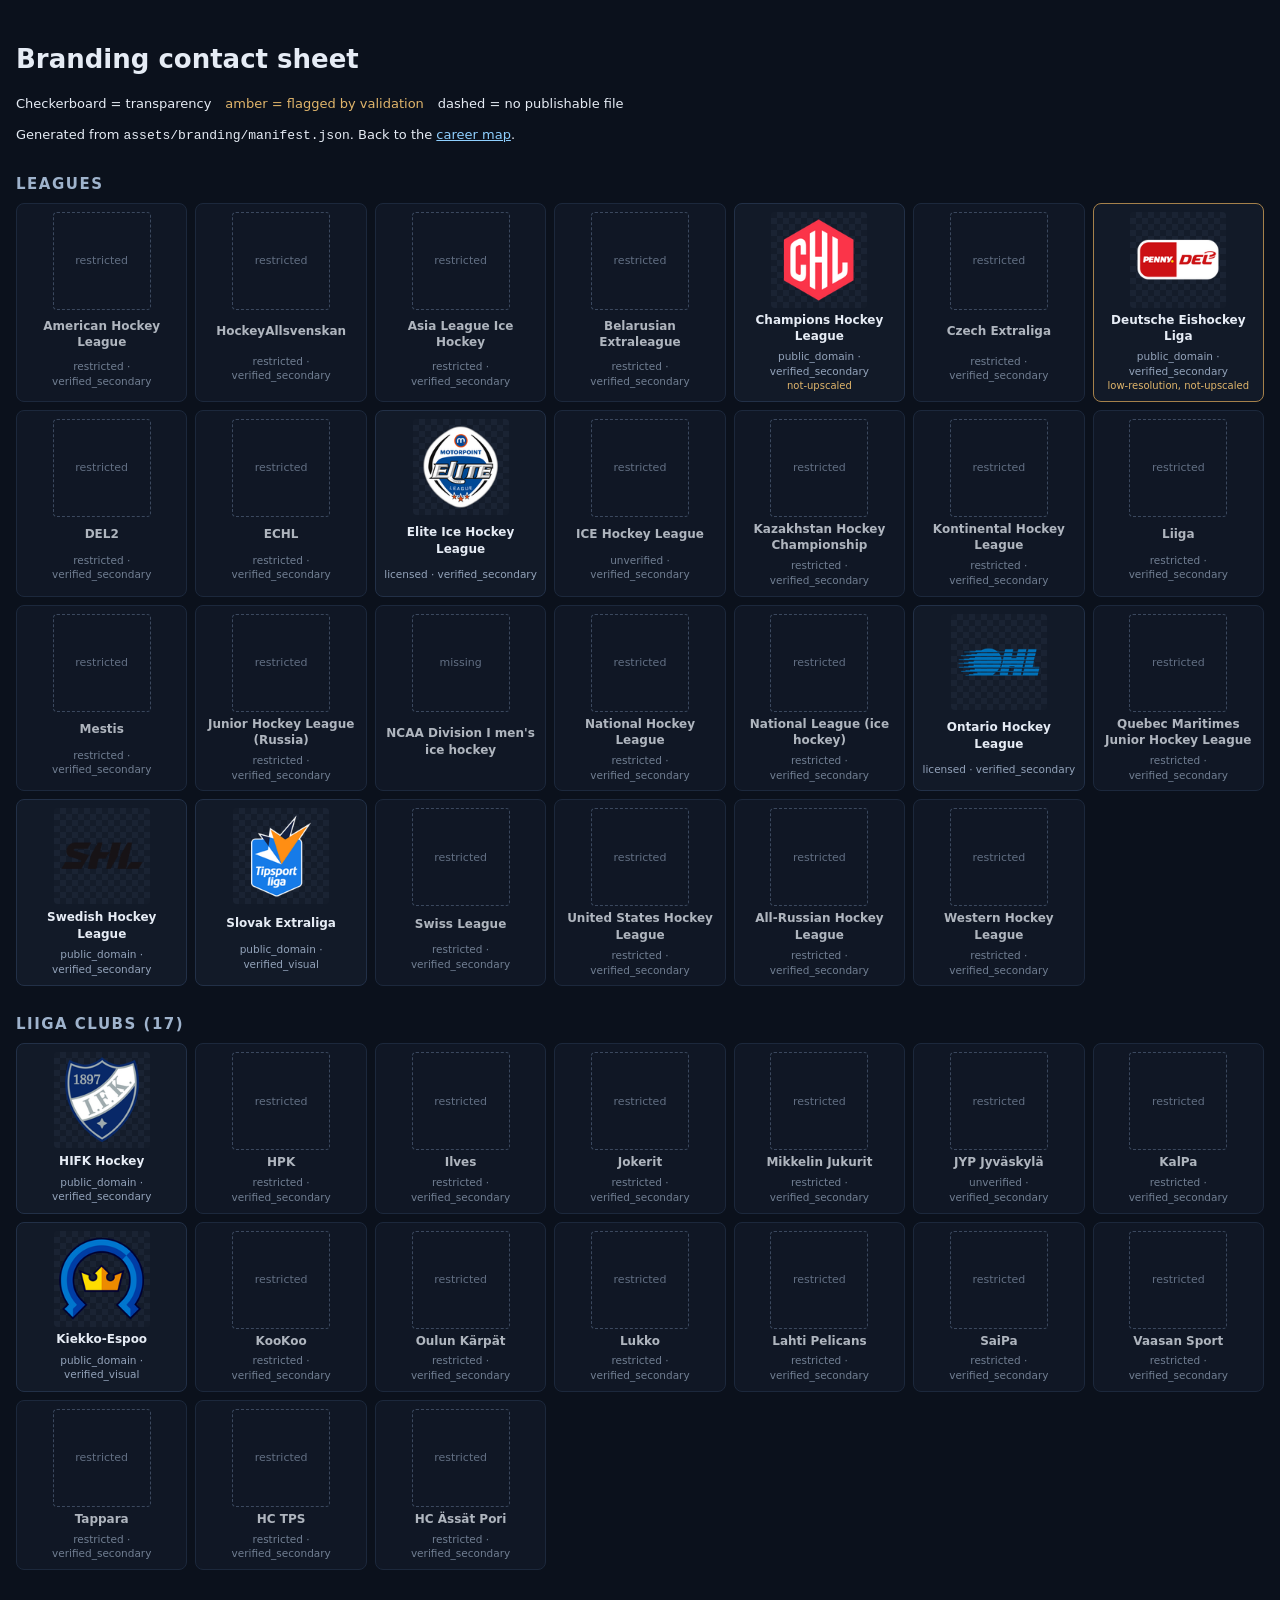
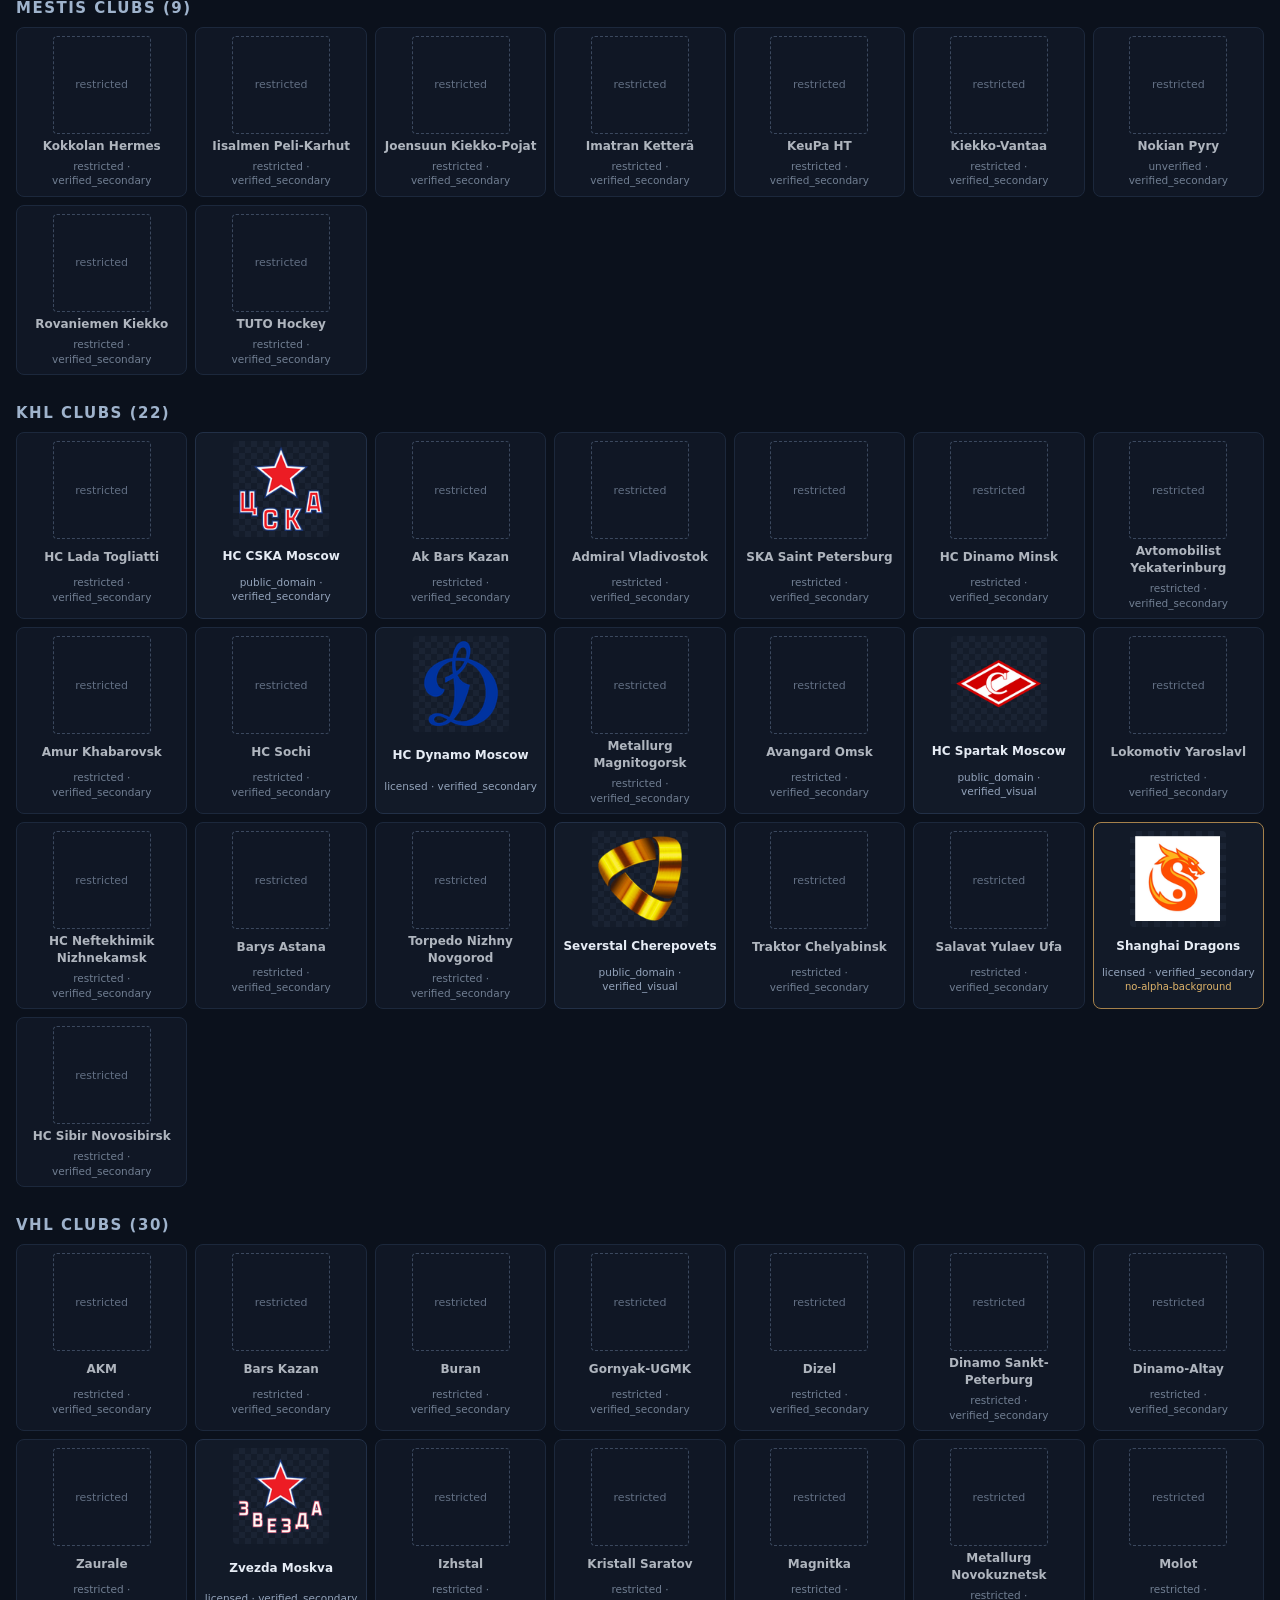
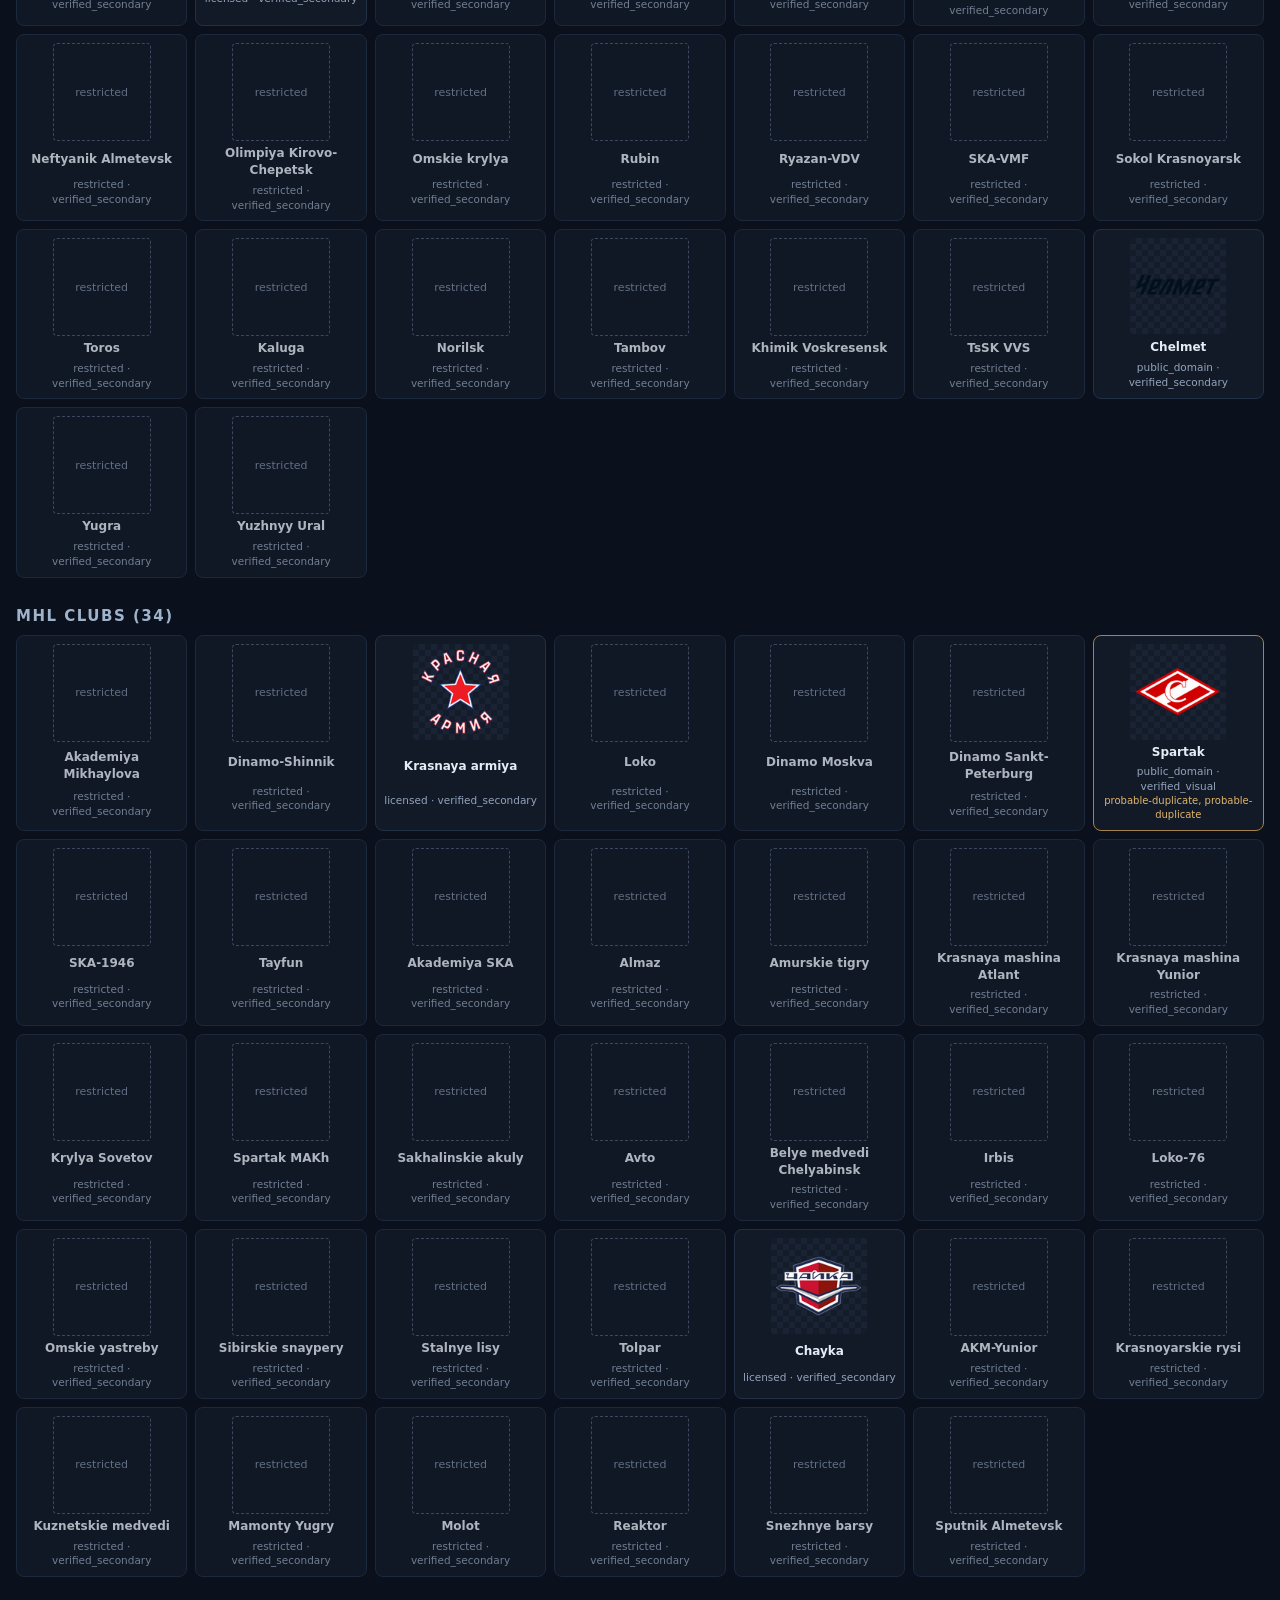
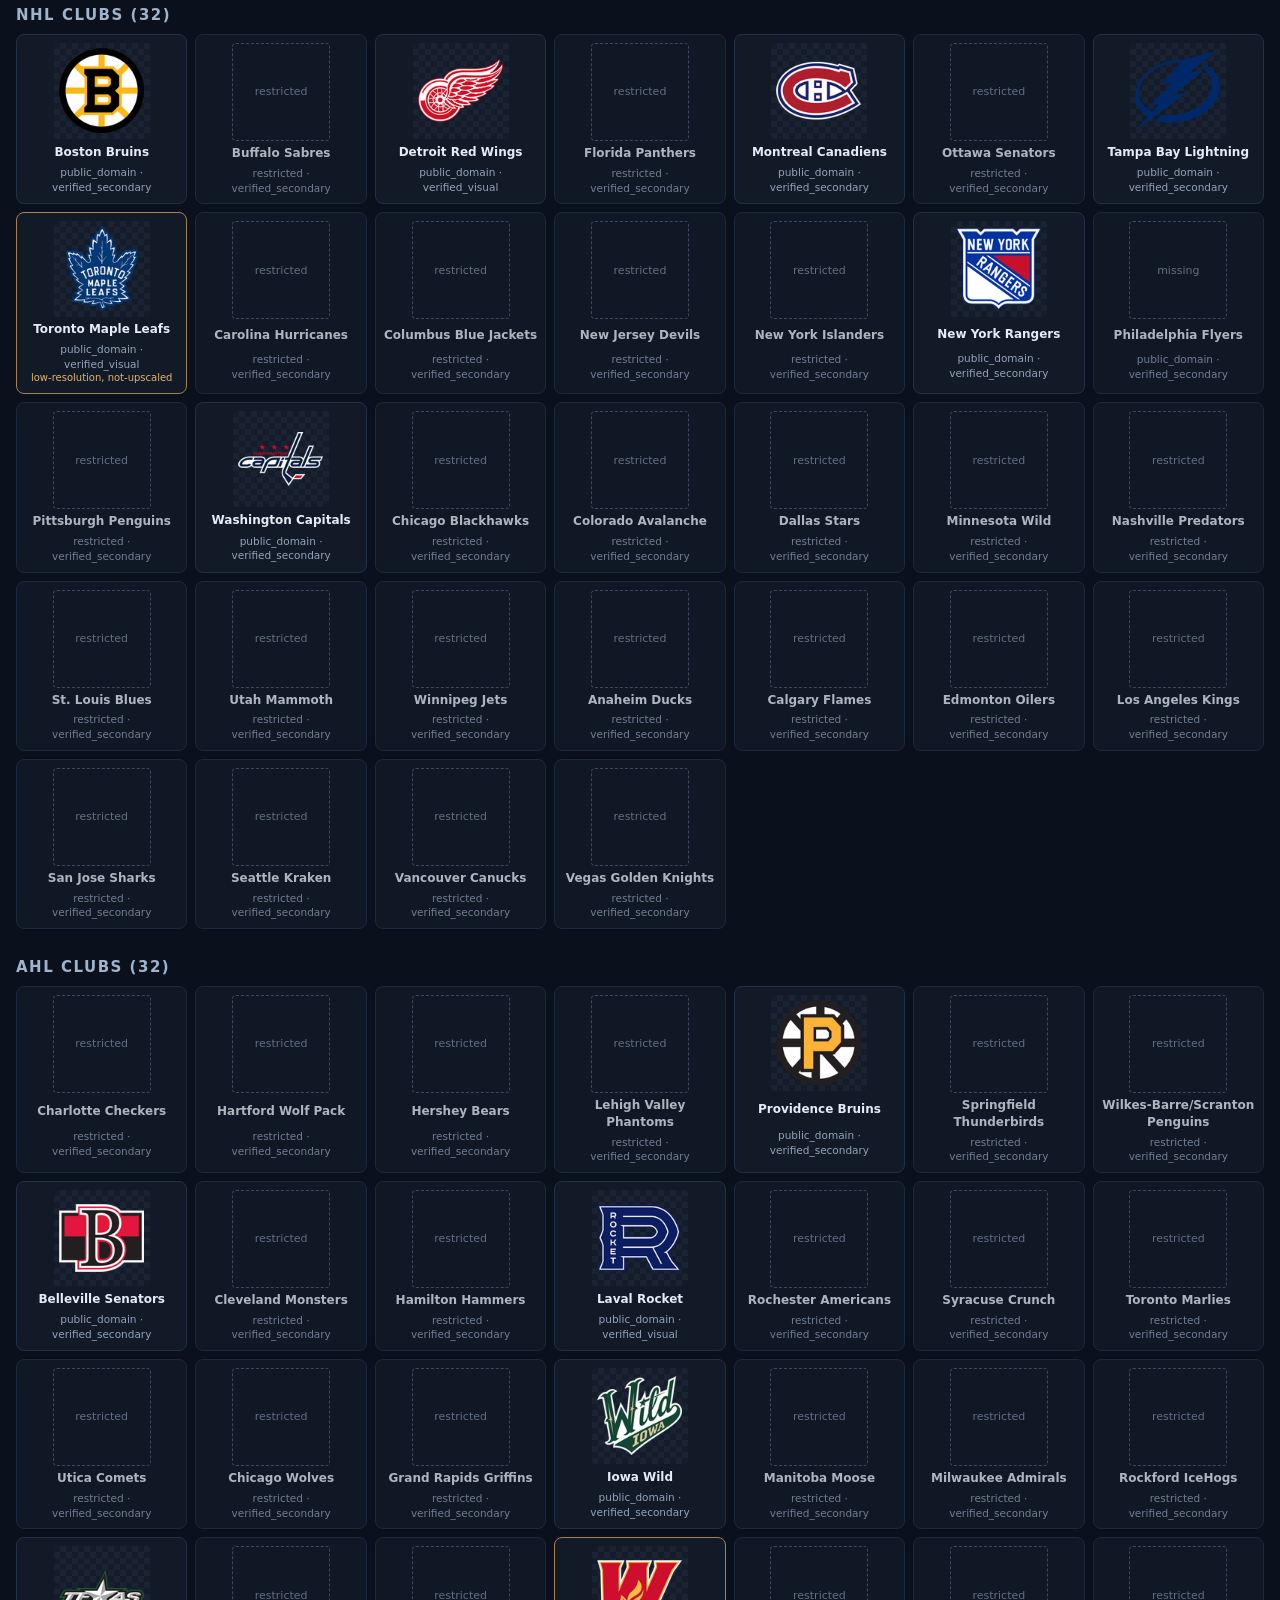
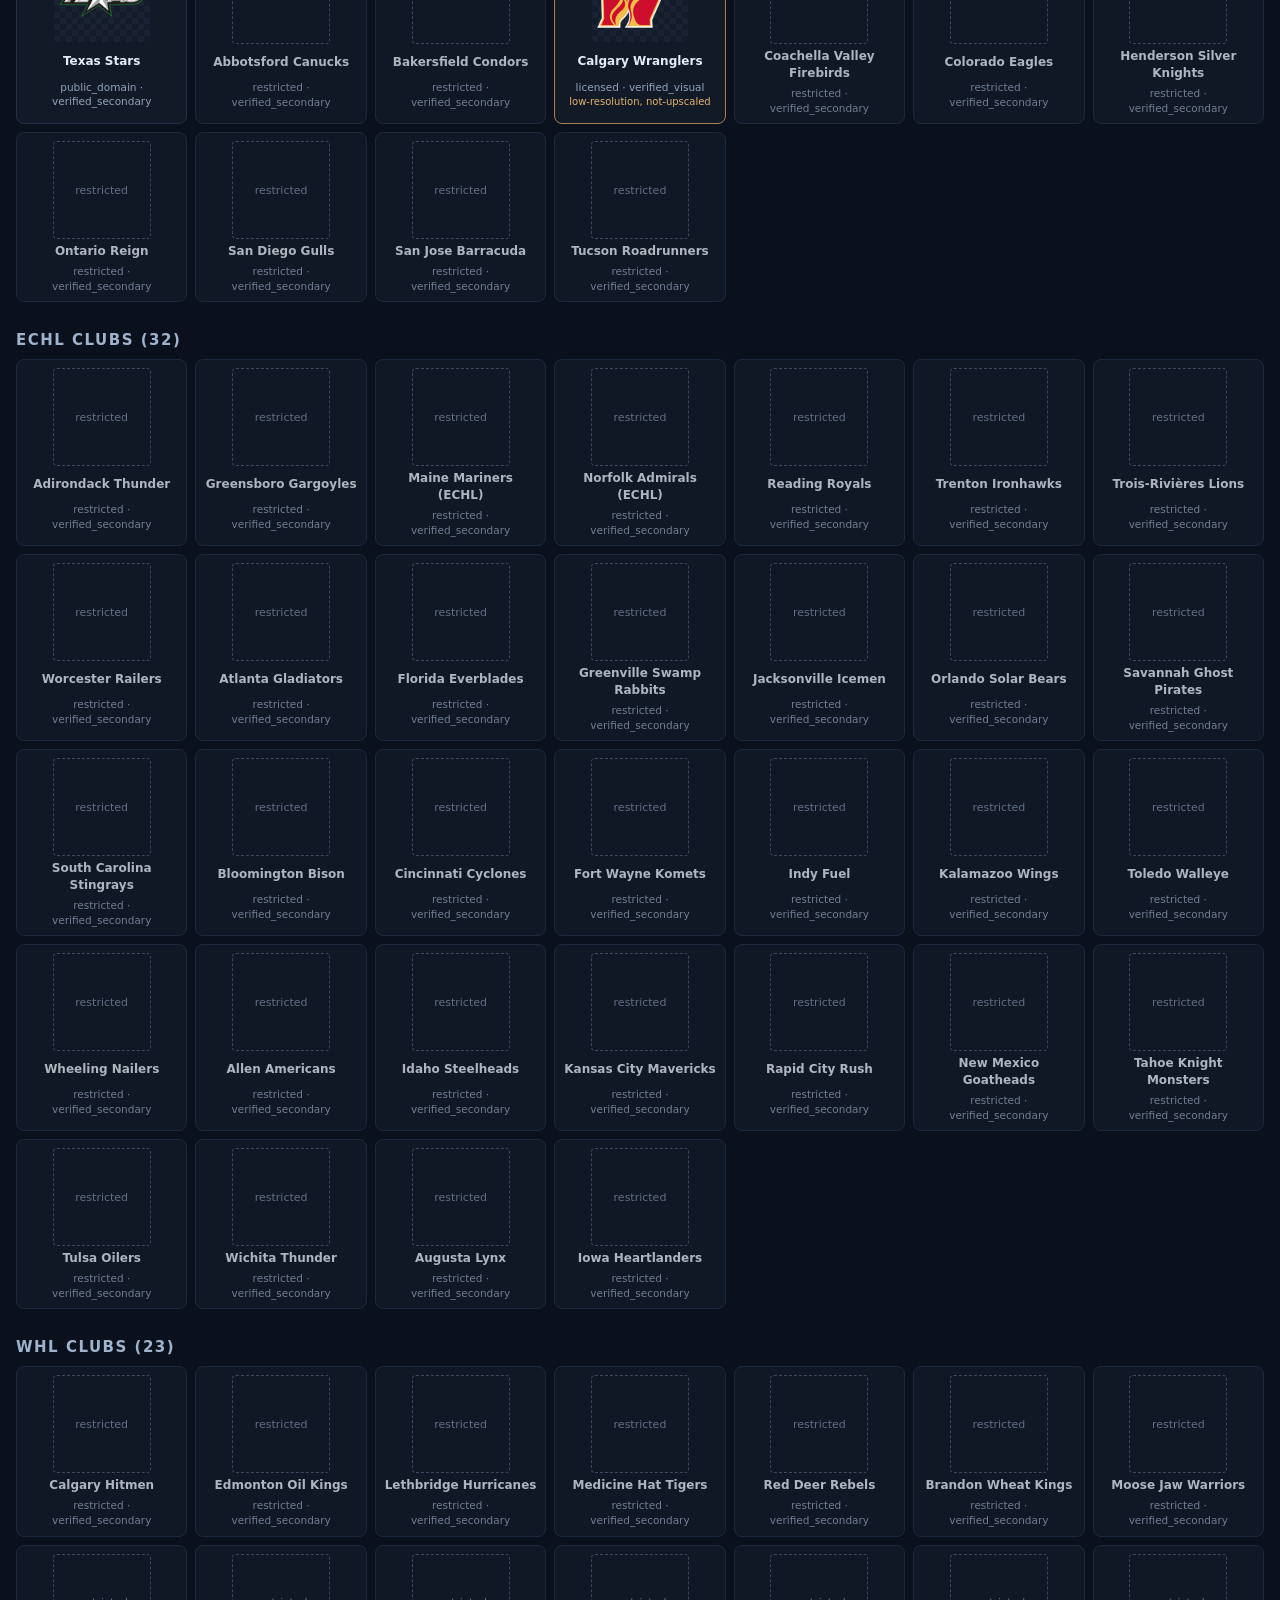
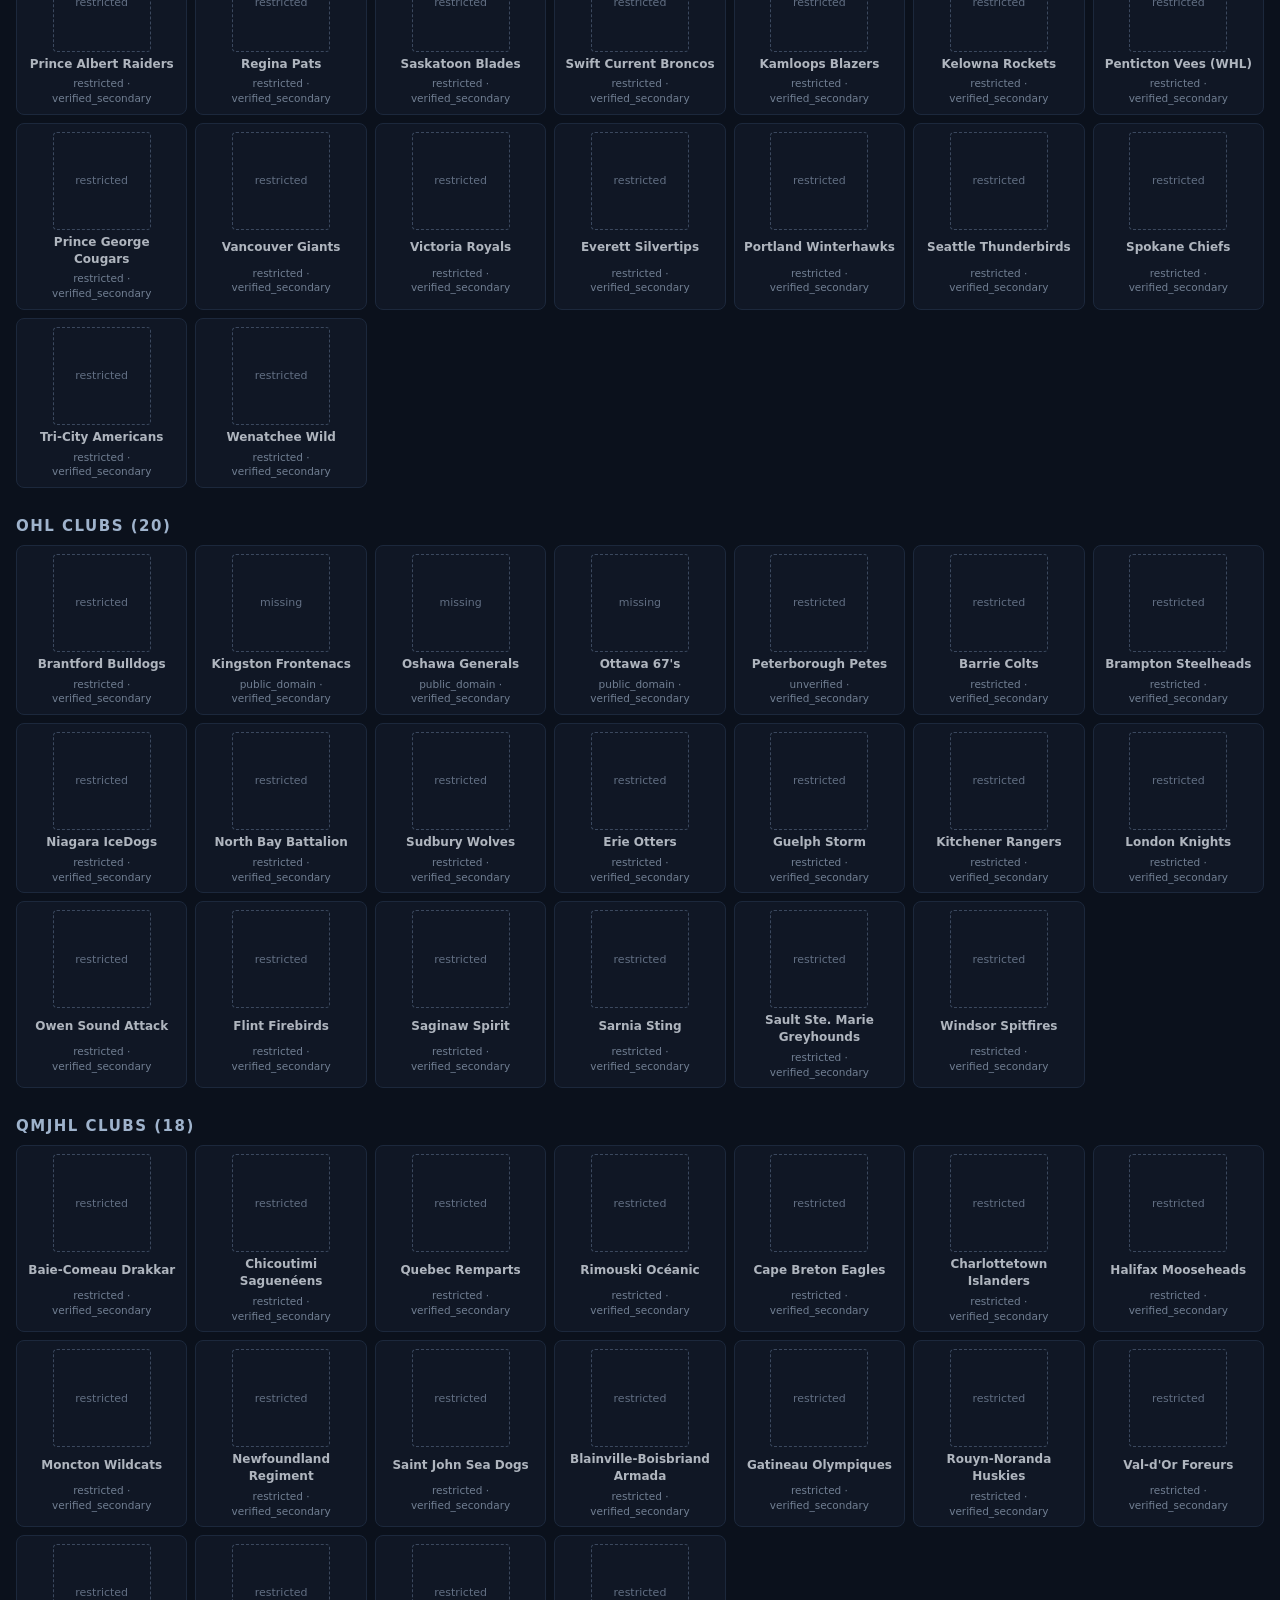
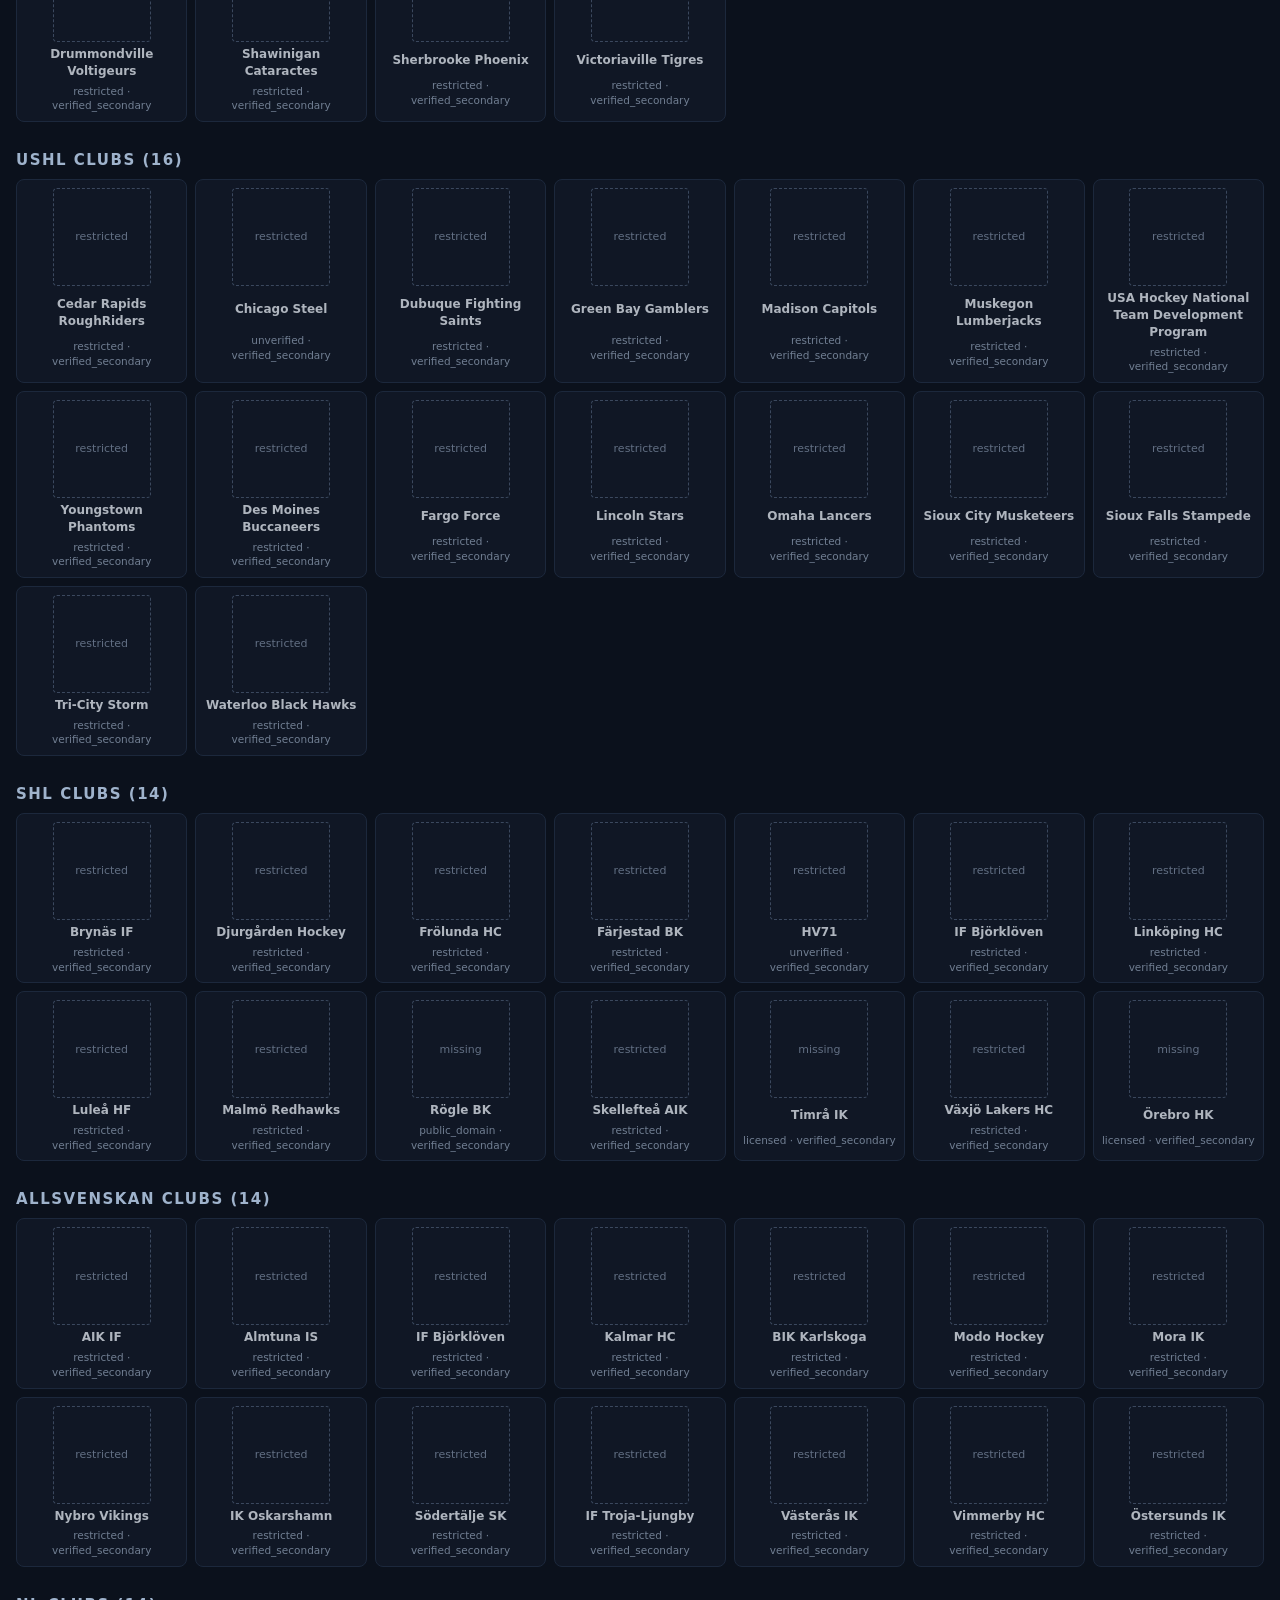
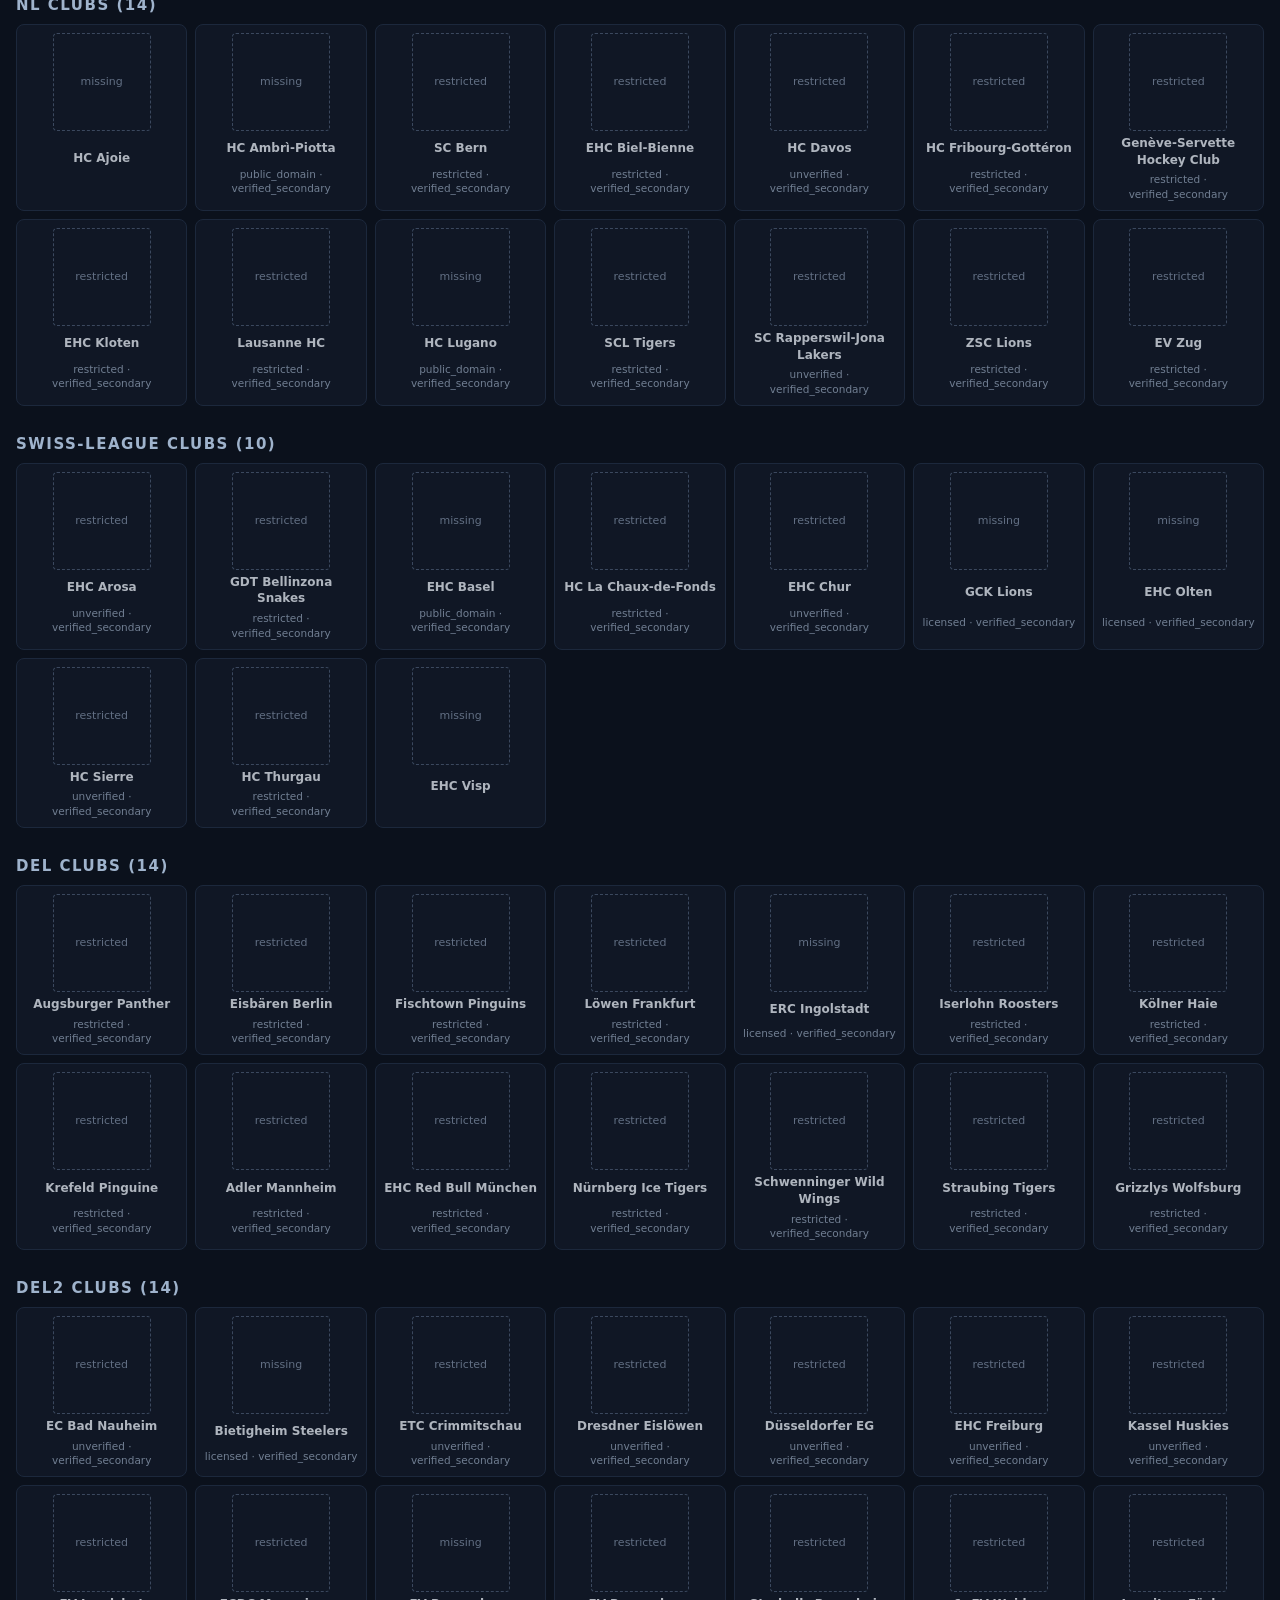
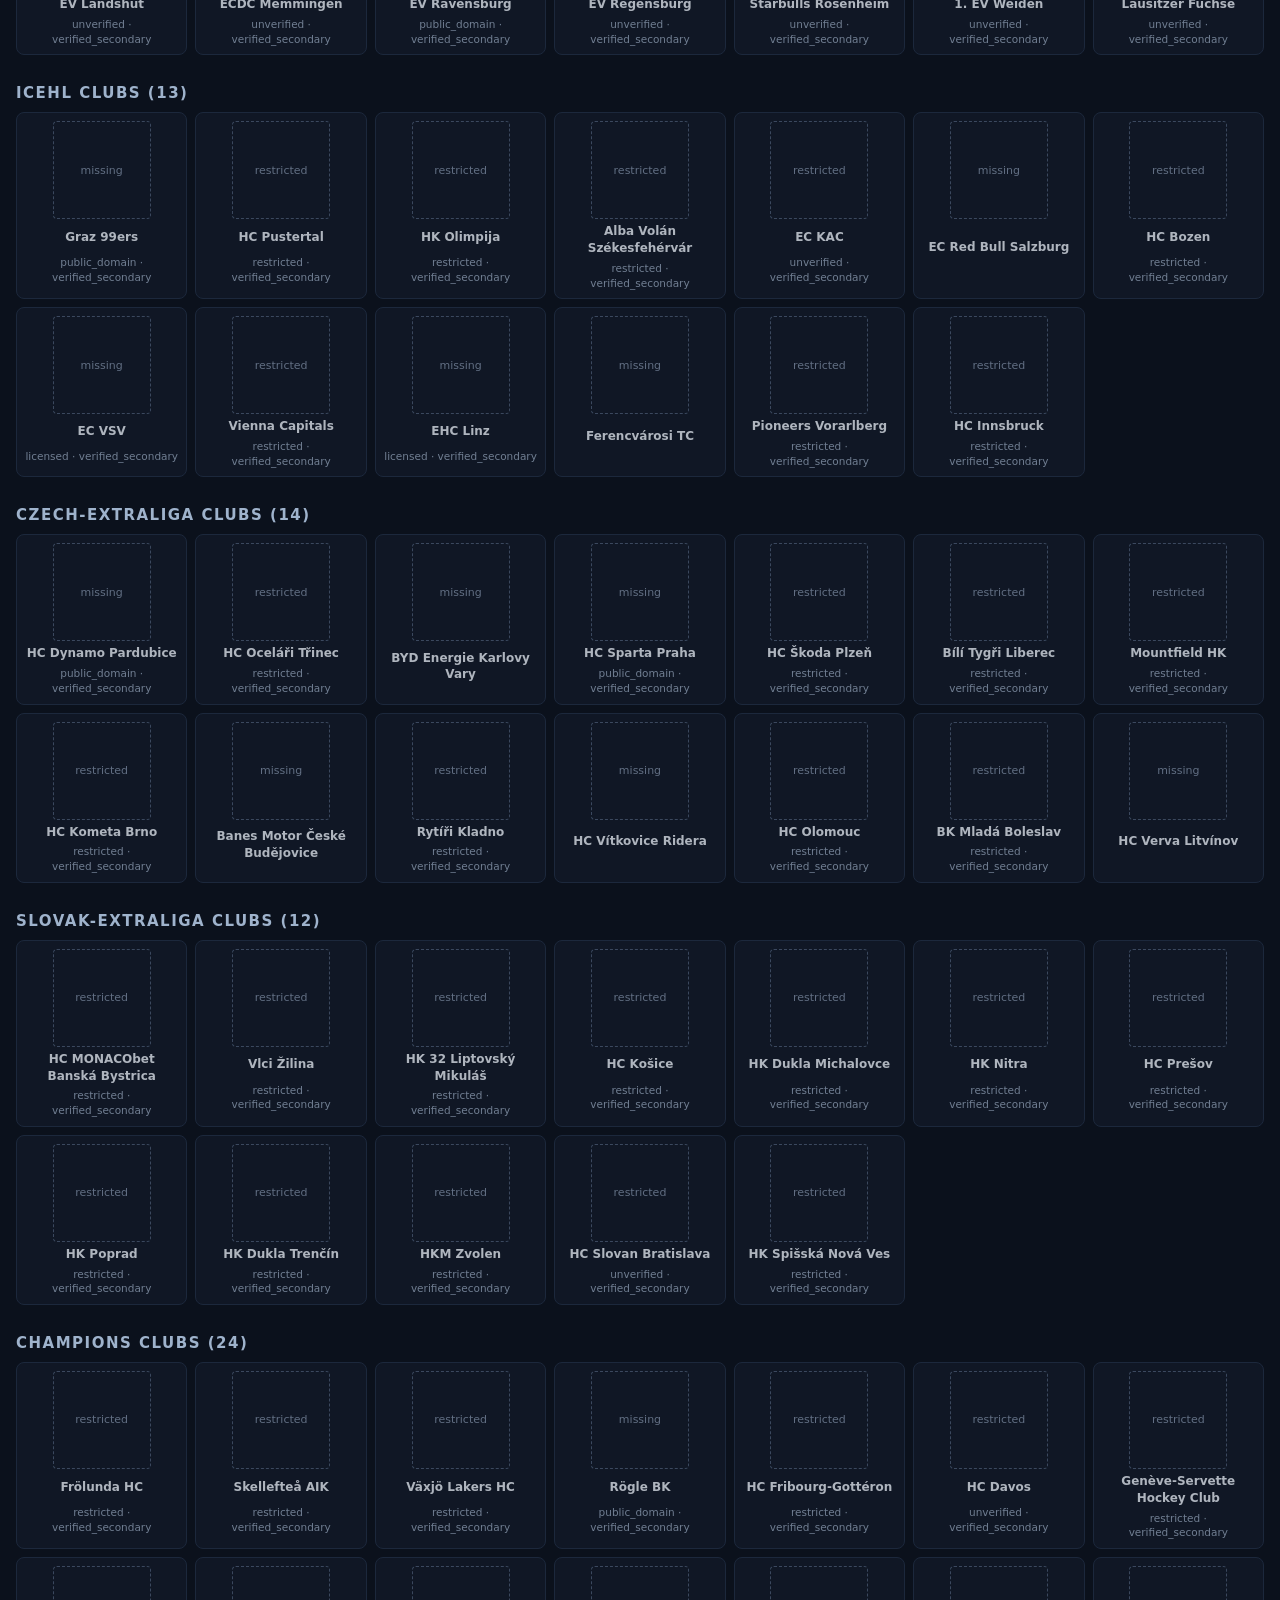
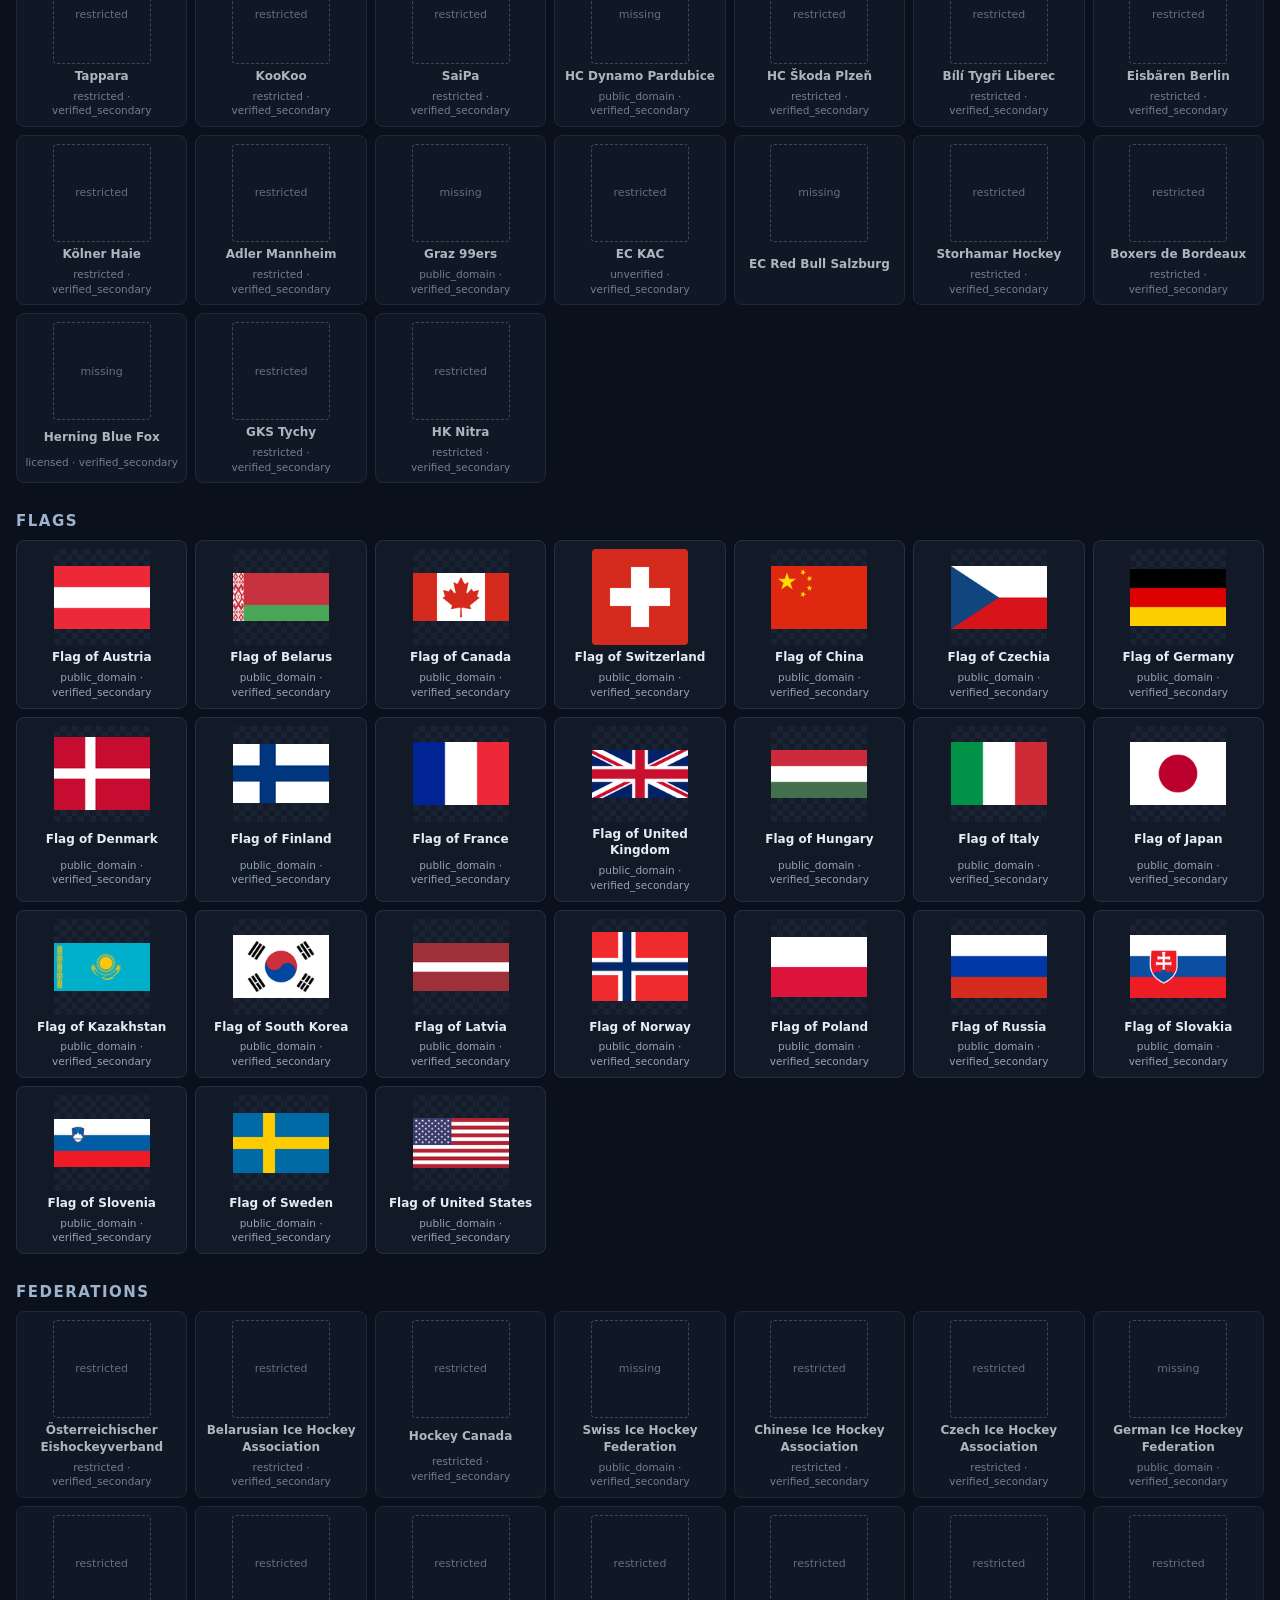
==== commit a55e93ea: "Branding: results of further deferred-download passes Older free identities stored as alternates (no" ====
--- a/assets/branding/contact-sheet.html
+++ b/assets/branding/contact-sheet.html
@@ -169,7 +169,7 @@
 <div class='c ok'><img src='../../assets/branding/generated/club/montreal-canadiens-128.png' alt='' loading='lazy'><div class='n'>Montreal Canadiens</div><div class='s'>public_domain · verified_secondary</div></div>
 <div class='c restricted'><div class='ph'>restricted</div><div class='n'>Ottawa Senators</div><div class='s'>restricted · verified_secondary</div></div>
 <div class='c ok'><img src='../../assets/branding/generated/club/tampa-bay-lightning-128.png' alt='' loading='lazy'><div class='n'>Tampa Bay Lightning</div><div class='s'>public_domain · verified_secondary</div></div>
-<div class='c restricted'><div class='ph'>restricted</div><div class='n'>Toronto Maple Leafs</div><div class='s'>restricted · verified_secondary</div></div>
+<div class='c flagged'><img src='../../assets/branding/generated/club/toronto-maple-leafs-128.png' alt='' loading='lazy'><div class='n'>Toronto Maple Leafs</div><div class='s'>public_domain · verified_visual<div class='f'>low-resolution, not-upscaled</div></div></div>
 <div class='c restricted'><div class='ph'>restricted</div><div class='n'>Carolina Hurricanes</div><div class='s'>restricted · verified_secondary</div></div>
 <div class='c restricted'><div class='ph'>restricted</div><div class='n'>Columbus Blue Jackets</div><div class='s'>restricted · verified_secondary</div></div>
 <div class='c restricted'><div class='ph'>restricted</div><div class='n'>New Jersey Devils</div><div class='s'>restricted · verified_secondary</div></div>
@@ -200,27 +200,27 @@
 <div class='c restricted'><div class='ph'>restricted</div><div class='n'>Hartford Wolf Pack</div><div class='s'>restricted · verified_secondary</div></div>
 <div class='c restricted'><div class='ph'>restricted</div><div class='n'>Hershey Bears</div><div class='s'>restricted · verified_secondary</div></div>
 <div class='c restricted'><div class='ph'>restricted</div><div class='n'>Lehigh Valley Phantoms</div><div class='s'>restricted · verified_secondary</div></div>
-<div class='c missing'><div class='ph'>missing</div><div class='n'>Providence Bruins</div><div class='s'>public_domain · verified_secondary</div></div>
+<div class='c ok'><img src='../../assets/branding/generated/club/providence-bruins-128.png' alt='' loading='lazy'><div class='n'>Providence Bruins</div><div class='s'>public_domain · verified_secondary</div></div>
 <div class='c restricted'><div class='ph'>restricted</div><div class='n'>Springfield Thunderbirds</div><div class='s'>restricted · verified_secondary</div></div>
 <div class='c restricted'><div class='ph'>restricted</div><div class='n'>Wilkes-Barre/Scranton Penguins</div><div class='s'>restricted · verified_secondary</div></div>
-<div class='c missing'><div class='ph'>missing</div><div class='n'>Belleville Senators</div><div class='s'>public_domain · verified_secondary</div></div>
+<div class='c ok'><img src='../../assets/branding/generated/club/belleville-senators-128.png' alt='' loading='lazy'><div class='n'>Belleville Senators</div><div class='s'>public_domain · verified_secondary</div></div>
 <div class='c restricted'><div class='ph'>restricted</div><div class='n'>Cleveland Monsters</div><div class='s'>restricted · verified_secondary</div></div>
 <div class='c restricted'><div class='ph'>restricted</div><div class='n'>Hamilton Hammers</div><div class='s'>restricted · verified_secondary</div></div>
-<div class='c restricted'><div class='ph'>restricted</div><div class='n'>Laval Rocket</div><div class='s'>restricted · verified_secondary</div></div>
+<div class='c ok'><img src='../../assets/branding/generated/club/laval-rocket-128.png' alt='' loading='lazy'><div class='n'>Laval Rocket</div><div class='s'>public_domain · verified_visual</div></div>
 <div class='c restricted'><div class='ph'>restricted</div><div class='n'>Rochester Americans</div><div class='s'>restricted · verified_secondary</div></div>
 <div class='c restricted'><div class='ph'>restricted</div><div class='n'>Syracuse Crunch</div><div class='s'>restricted · verified_secondary</div></div>
 <div class='c restricted'><div class='ph'>restricted</div><div class='n'>Toronto Marlies</div><div class='s'>restricted · verified_secondary</div></div>
 <div class='c restricted'><div class='ph'>restricted</div><div class='n'>Utica Comets</div><div class='s'>restricted · verified_secondary</div></div>
 <div class='c restricted'><div class='ph'>restricted</div><div class='n'>Chicago Wolves</div><div class='s'>restricted · verified_secondary</div></div>
 <div class='c restricted'><div class='ph'>restricted</div><div class='n'>Grand Rapids Griffins</div><div class='s'>restricted · verified_secondary</div></div>
-<div class='c missing'><div class='ph'>missing</div><div class='n'>Iowa Wild</div><div class='s'>public_domain · verified_secondary</div></div>
+<div class='c ok'><img src='../../assets/branding/generated/club/iowa-wild-128.png' alt='' loading='lazy'><div class='n'>Iowa Wild</div><div class='s'>public_domain · verified_secondary</div></div>
 <div class='c restricted'><div class='ph'>restricted</div><div class='n'>Manitoba Moose</div><div class='s'>restricted · verified_secondary</div></div>
 <div class='c restricted'><div class='ph'>restricted</div><div class='n'>Milwaukee Admirals</div><div class='s'>restricted · verified_secondary</div></div>
 <div class='c restricted'><div class='ph'>restricted</div><div class='n'>Rockford IceHogs</div><div class='s'>restricted · verified_secondary</div></div>
-<div class='c missing'><div class='ph'>missing</div><div class='n'>Texas Stars</div><div class='s'>public_domain · verified_secondary</div></div>
+<div class='c ok'><img src='../../assets/branding/generated/club/texas-stars-128.png' alt='' loading='lazy'><div class='n'>Texas Stars</div><div class='s'>public_domain · verified_secondary</div></div>
 <div class='c restricted'><div class='ph'>restricted</div><div class='n'>Abbotsford Canucks</div><div class='s'>restricted · verified_secondary</div></div>
 <div class='c restricted'><div class='ph'>restricted</div><div class='n'>Bakersfield Condors</div><div class='s'>restricted · verified_secondary</div></div>
-<div class='c restricted'><div class='ph'>restricted</div><div class='n'>Calgary Wranglers</div><div class='s'>restricted · verified_secondary</div></div>
+<div class='c flagged'><img src='../../assets/branding/generated/club/calgary-wranglers-128.png' alt='' loading='lazy'><div class='n'>Calgary Wranglers</div><div class='s'>licensed · verified_visual<div class='f'>low-resolution, not-upscaled</div></div></div>
 <div class='c restricted'><div class='ph'>restricted</div><div class='n'>Coachella Valley Firebirds</div><div class='s'>restricted · verified_secondary</div></div>
 <div class='c restricted'><div class='ph'>restricted</div><div class='n'>Colorado Eagles</div><div class='s'>restricted · verified_secondary</div></div>
 <div class='c restricted'><div class='ph'>restricted</div><div class='n'>Henderson Silver Knights</div><div class='s'>restricted · verified_secondary</div></div>
